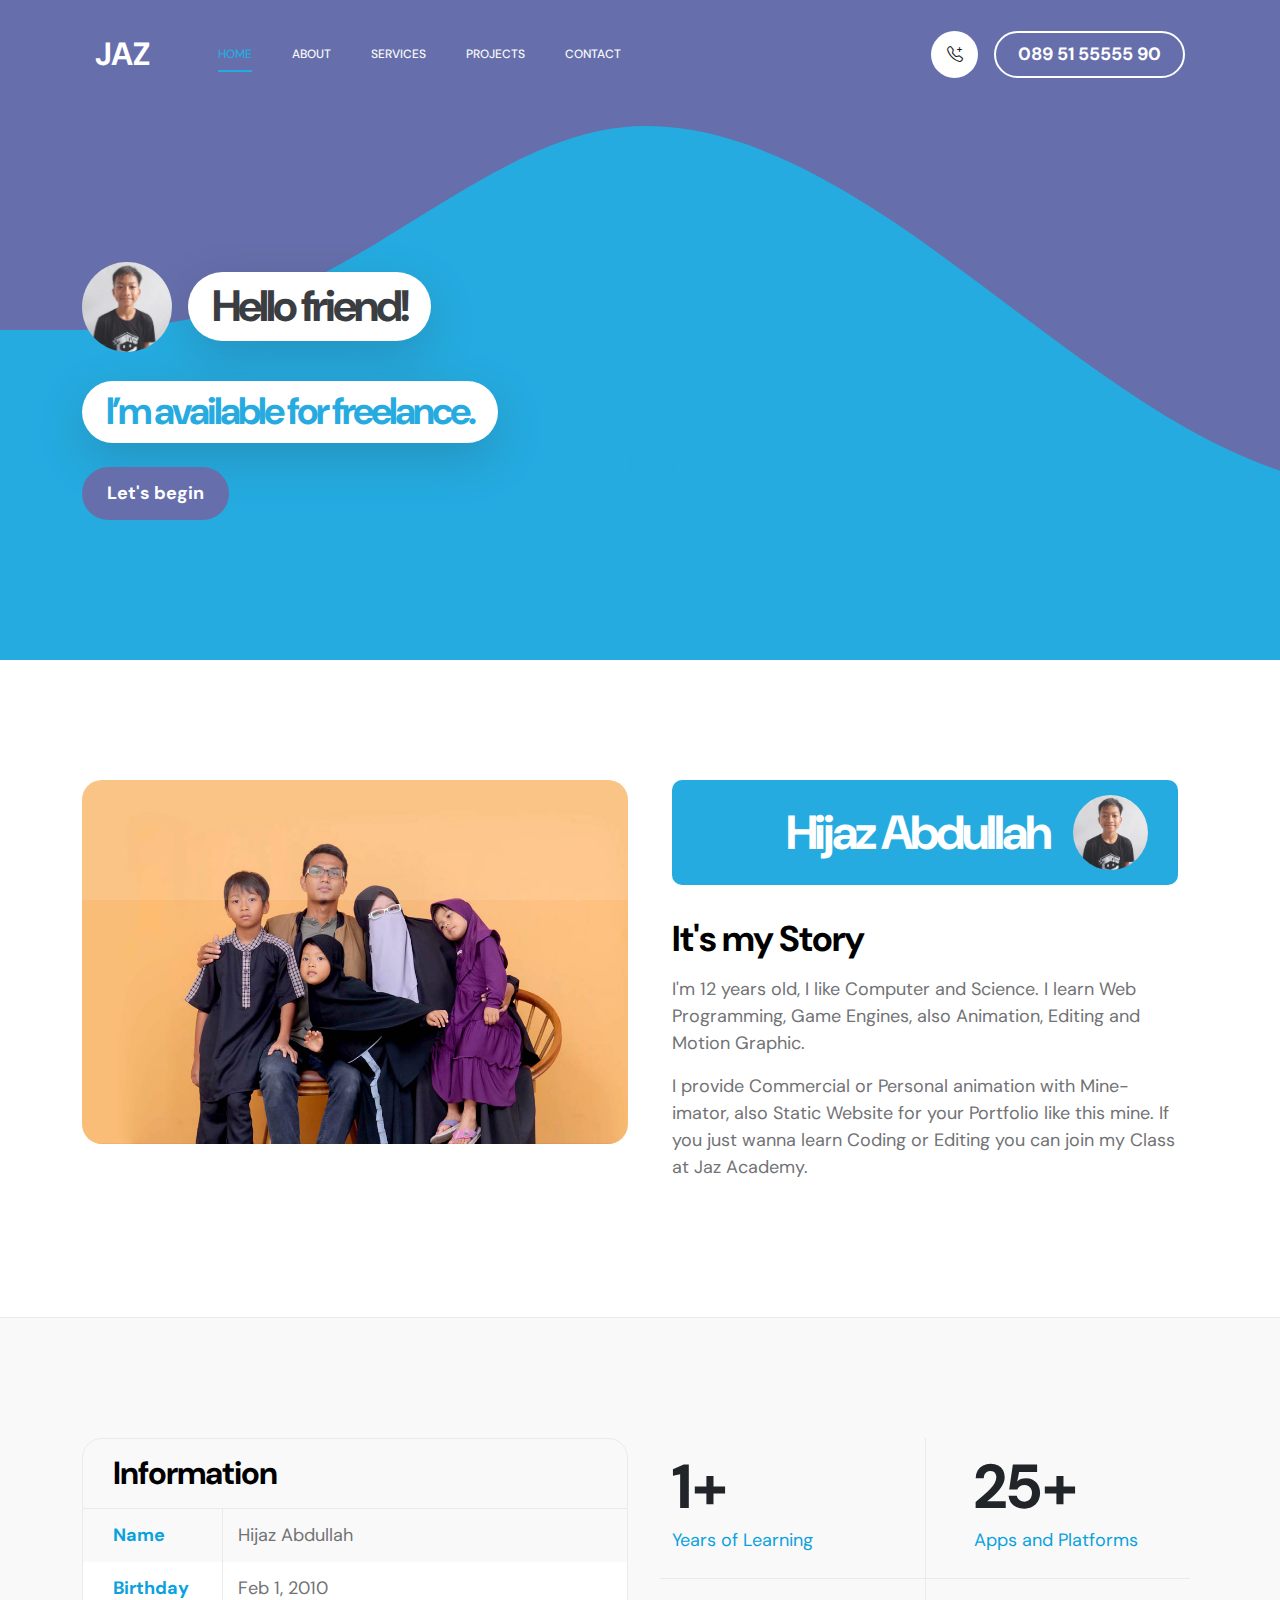
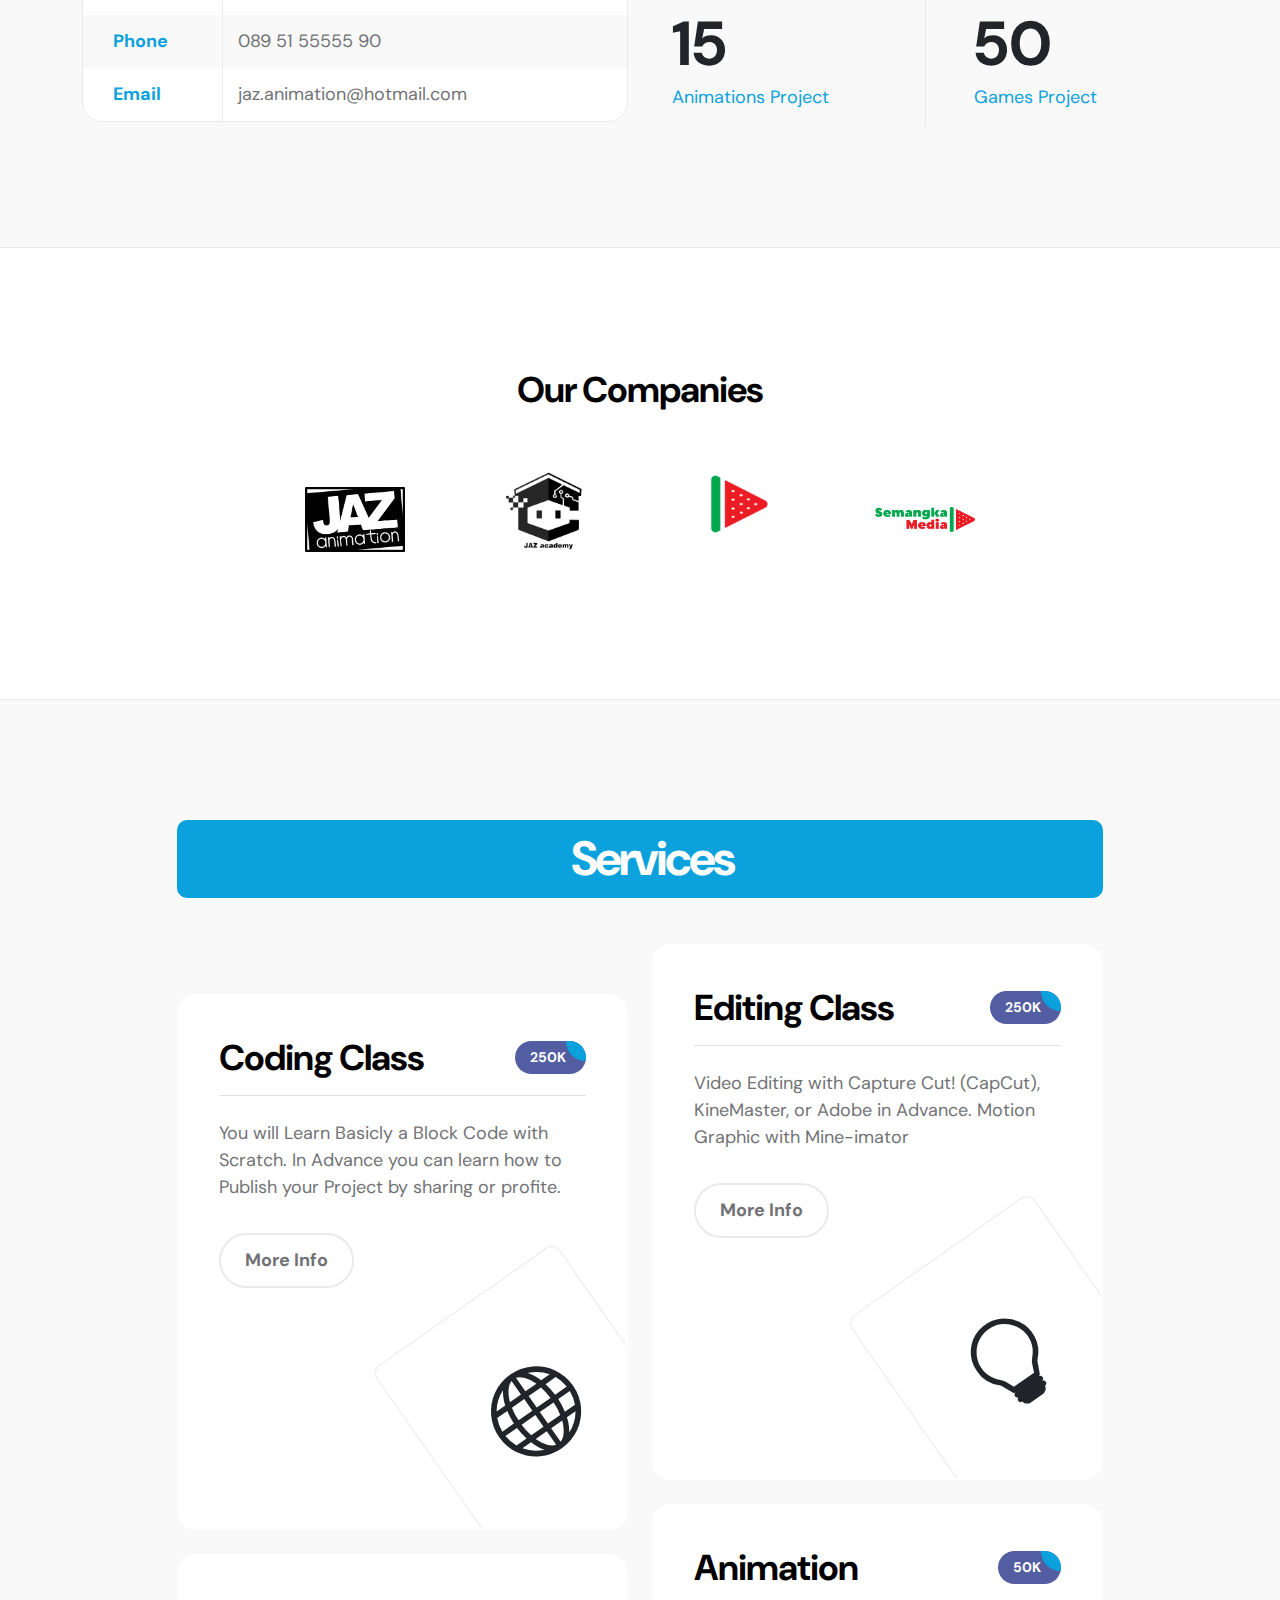
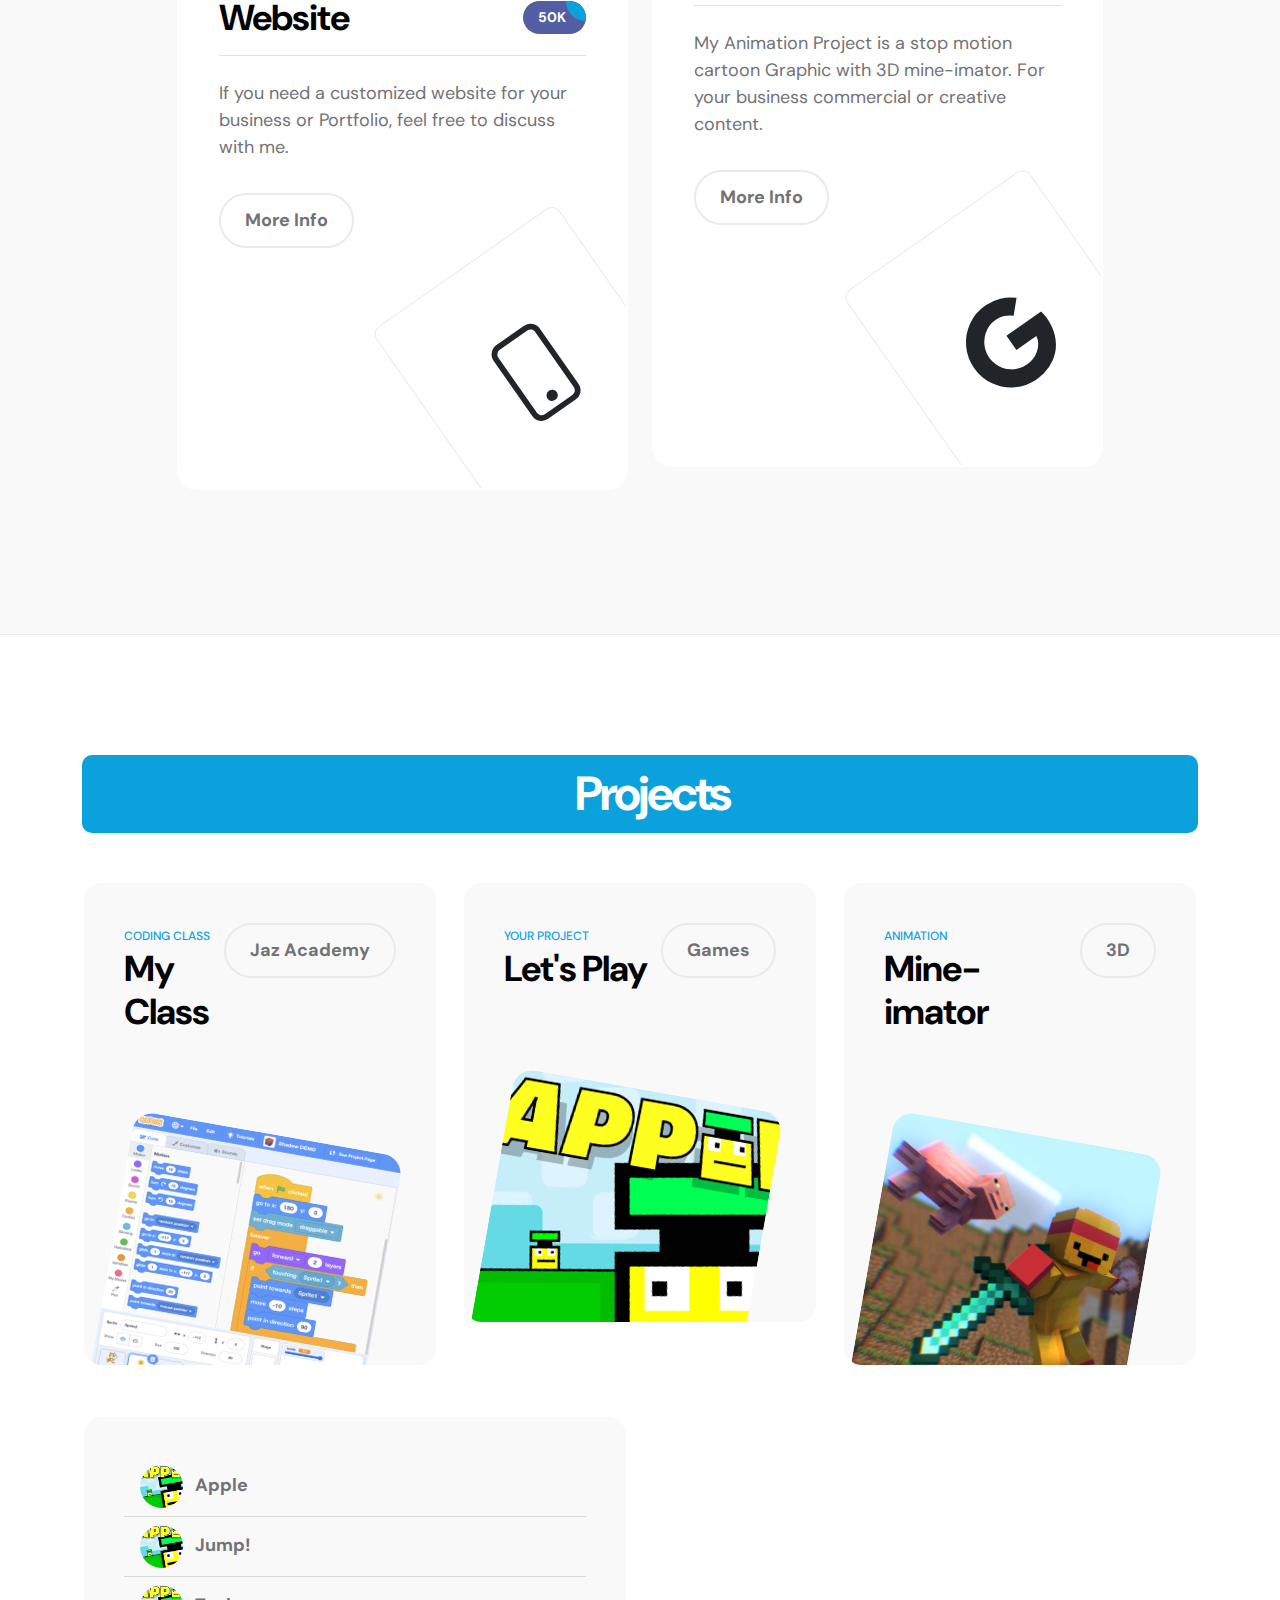
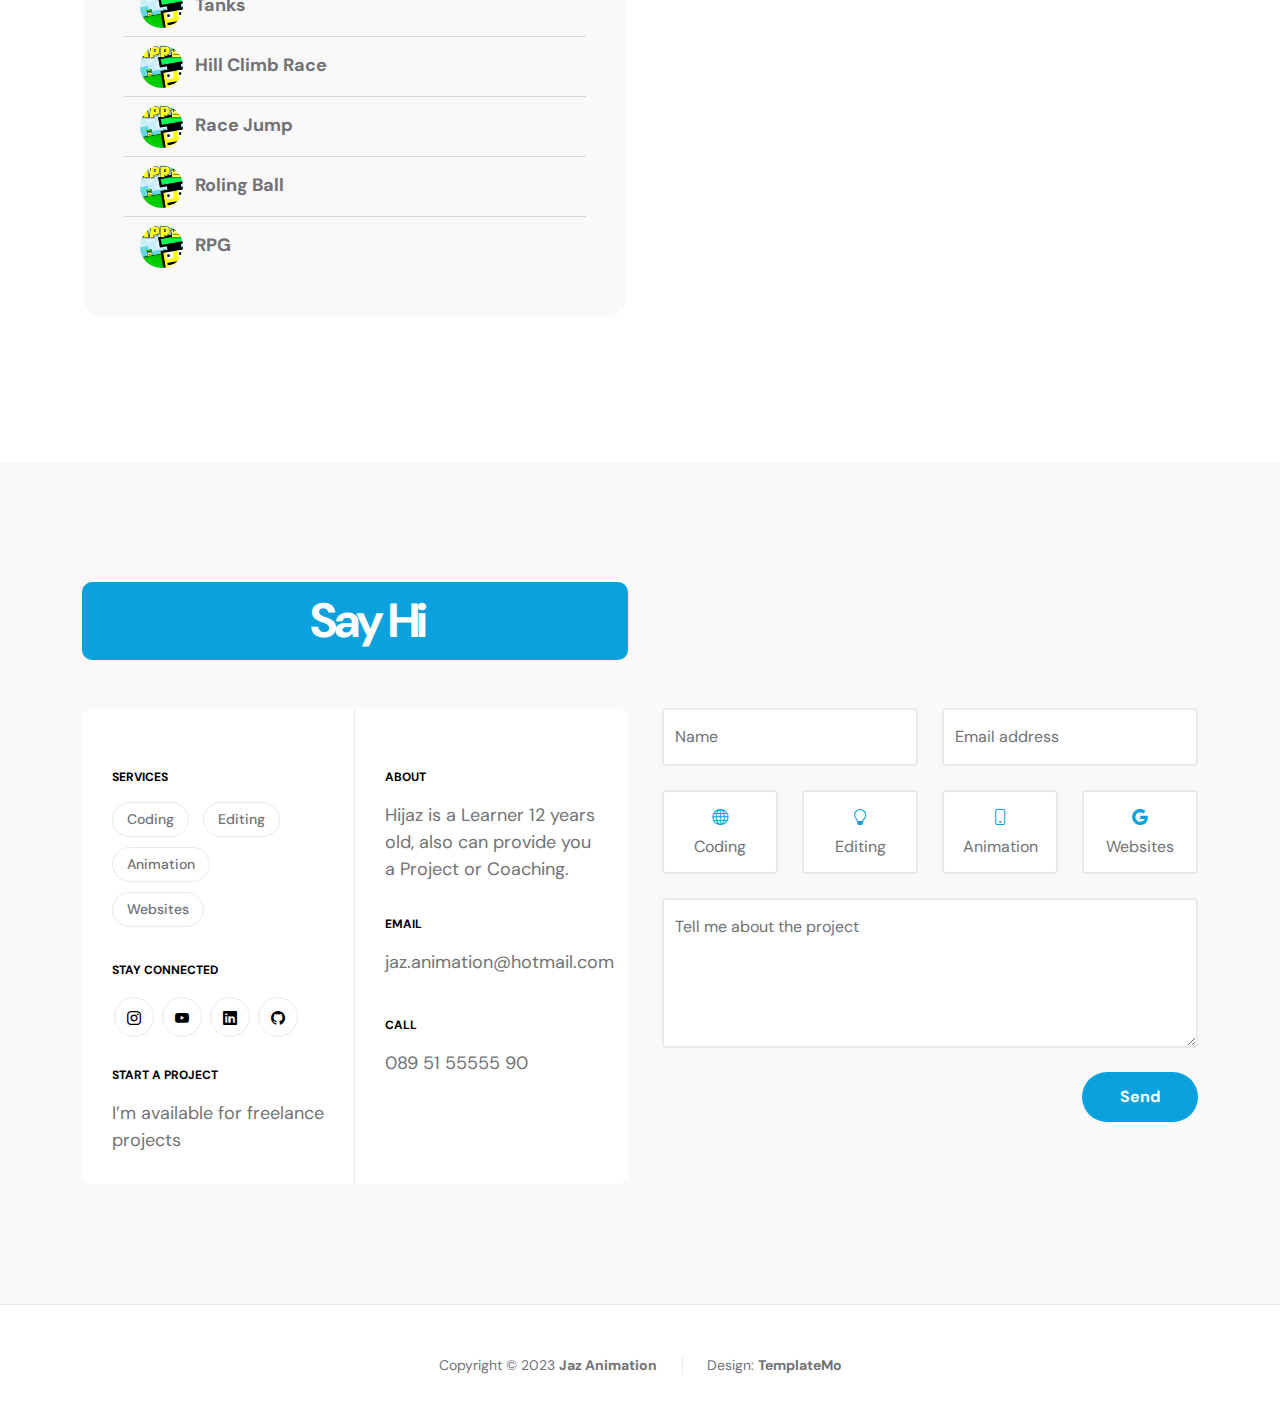
==== index.html @ 41036c5f "links" ====
<!doctype html>
<html lang="en">
    <head>
        <meta charset="utf-8">
        <meta name="viewport" content="width=device-width, initial-scale=1">

        <meta name="description" content="">
        <meta name="author" content="TemplateMo">
        <link rel="shortcut icon" href="images/logo/jaz-light.png">

        <title>Jaz Corp</title>

        <!-- CSS FILES -->
        <link rel="preconnect" href="https://fonts.googleapis.com">
        
        <link rel="preconnect" href="https://fonts.gstatic.com" crossorigin>
        
        <link href="https://fonts.googleapis.com/css2?family=DM+Sans:wght@400;500;700&display=swap" rel="stylesheet">

        <link href="css/bootstrap.min.css" rel="stylesheet">

        <link href="css/bootstrap-icons.css" rel="stylesheet">

        <link href="css/magnific-popup.css" rel="stylesheet">

        <link href="css/templatemo-first-portfolio-style.css" rel="stylesheet">
        
<!--

TemplateMo 578 First Portfolio

https://templatemo.com/tm-578-first-portfolio

-->
    </head>
    
    <body>

        <section class="preloader">
            <div class="spinner">
                <span class="spinner-rotate"></span>    
            </div>
        </section>

        <nav class="navbar navbar-expand-lg">
            <div class="container">

                <button class="navbar-toggler" type="button" data-bs-toggle="collapse" data-bs-target="#navbarNav" aria-controls="navbarNav" aria-expanded="false" aria-label="Toggle navigation">
                    <span class="navbar-toggler-icon"></span>
                </button>

                <a href="index.html" class="navbar-brand mx-auto mx-lg-0">JAZ</a>

                <div class="d-flex align-items-center d-lg-none">
                    <i class="navbar-icon bi-telephone-plus me-3"></i>
                    <a class="custom-btn btn" href="#section_5">
                        089 51 55555 90
                    </a>
                </div>

                <div class="collapse navbar-collapse" id="navbarNav">
                    <ul class="navbar-nav ms-lg-5">
                        <li class="nav-item">
                            <a class="nav-link click-scroll" href="#section_1">Home</a>
                        </li>

                        <li class="nav-item">
                            <a class="nav-link click-scroll" href="#section_2">About</a>
                        </li>

                        <li class="nav-item">
                            <a class="nav-link click-scroll" href="#section_3">Services</a>
                        </li>

                        <li class="nav-item">
                            <a class="nav-link click-scroll" href="#section_4">Projects</a>
                        </li>

                        <li class="nav-item">
                            <a class="nav-link click-scroll" href="#section_5">Contact</a>
                        </li>
                    </ul>

                    <div class="d-lg-flex align-items-center d-none ms-auto">
                        <i class="navbar-icon bi-telephone-plus me-3"></i>
                        <a class="custom-btn btn" href="#section_5">
                            089 51 55555 90
                        </a>
                    </div>
                </div>

            </div>
        </nav>

        <main>

            <section class="hero d-flex justify-content-center align-items-center" id="section_1">
                <div class="container">
                    <div class="row">

                        <div class="col-lg-7 col-12">
                            <div class="hero-text">
                                <div class="hero-title-wrap d-flex align-items-center mb-4">
                                    <img src="images/happy-bearded-young-man.jpg" class="avatar-image avatar-image-large img-fluid" alt="">

                                    <h1 class="hero-title ms-3 mb-0">Hello friend!</h1>
                                </div>

                                <h2 class="mb-4">I’m available for freelance.</h2>
                                <p class="mb-4"><a class="custom-btn btn custom-link" href="#section_2">Let's begin</a></p>
                            </div>
                        </div>

                        <div class="col-lg-5 col-12 position-relative">
                            <div class="">
                                <img src="images/big-pic.png" class="hero-image img-fluid" alt="">
                            </div>
                        </div>

                    </div>
                </div>

                <svg xmlns="http://www.w3.org/2000/svg" viewBox="0 0 1440 320"><path fill="#535da1" fill-opacity="1" d="M0,160L24,160C48,160,96,160,144,138.7C192,117,240,75,288,64C336,53,384,75,432,106.7C480,139,528,181,576,208C624,235,672,245,720,240C768,235,816,213,864,186.7C912,160,960,128,1008,133.3C1056,139,1104,181,1152,202.7C1200,224,1248,224,1296,197.3C1344,171,1392,117,1416,90.7L1440,64L1440,0L1416,0C1392,0,1344,0,1296,0C1248,0,1200,0,1152,0C1104,0,1056,0,1008,0C960,0,912,0,864,0C816,0,768,0,720,0C672,0,624,0,576,0C528,0,480,0,432,0C384,0,336,0,288,0C240,0,192,0,144,0C96,0,48,0,24,0L0,0Z"></path></svg>
            </section>


            <section class="about section-padding" id="section_2">
                <div class="container">
                    <div class="row">

                        <div class="col-lg-6 col-12">
                            <img src="images/couple-working-from-home-together-sofa.jpg" class="about-image img-fluid" alt="">
                        </div>

                        <div class="col-lg-6 col-12 mt-5 mt-lg-0">
                            <div class="about-thumb">

                                <div class="section-title-wrap d-flex justify-content-end align-items-center mb-4">
                                    <h2 class="text-white me-4 mb-0">Hijaz Abdullah</h2>

                                    <img src="images/happy-bearded-young-man.jpg" class="avatar-image img-fluid" alt="">
                                </div>

                                <h3 class="pt-2 mb-3">It's my Story</h3>

                                <p>I'm 12 years old, I like Computer and Science. I learn Web Programming, Game Engines, also Animation, Editing and Motion Graphic.</p>

                                <p>I provide Commercial or Personal animation with Mine-imator, also Static Website for your Portfolio like this mine. If you just wanna learn Coding or Editing you can join my Class at <a href="https://templatemo.com/contact" target="_blank">Jaz Academy.</a></p>
                            </div>
                        </div>

                    </div>
                </div>
            </section>

            <section class="featured section-padding">
                <div class="container">
                    <div class="row">

                        <div class="col-lg-6 col-12">
                            <div class="profile-thumb">
                                <div class="profile-title">
                                    <h4 class="mb-0">Information</h4>
                                </div>

                                <div class="profile-body">
                                    <p>
                                        <span class="profile-small-title">Name</span> 
                                        <span>Hijaz Abdullah</span>
                                    </p>

                                    <p>
                                        <span class="profile-small-title">Birthday</span> 
                                        <span>Feb 1, 2010</span>
                                    </p>

                                    <p>
                                        <span class="profile-small-title">Phone</span> 
                                         <span><a href="tel: 305-240-9671">089 51 55555 90</a></span>
                                    </p>

                                    <p>
                                        <span class="profile-small-title">Email</span> 
                                        <span><a href="mailto:jaz.animation@hotmail.com">jaz.animation@hotmail.com</a></span>
                                    </p>
                                </div>
                            </div>
                        </div>

                        <div class="col-lg-6 col-12 mt-5 mt-lg-0">
                            <div class="about-thumb">
                                <div class="row">
                                    <div class="col-lg-6 col-6 featured-border-bottom py-2">
                                        <strong class="featured-numbers">1+</strong>

                                        <p class="featured-text">Years of Learning</p>
                                    </div>

                                    <div class="col-lg-6 col-6 featured-border-start featured-border-bottom ps-5 py-2">
                                        <strong class="featured-numbers">25+</strong>

                                        <p class="featured-text">Apps and Platforms</p>
                                    </div>

                                    <div class="col-lg-6 col-6 pt-4">
                                        <strong class="featured-numbers">15</strong>

                                        <p class="featured-text">Animations Project</p>
                                    </div>

                                    <div class="col-lg-6 col-6 featured-border-start ps-5 pt-4">
                                        <strong class="featured-numbers">50</strong>

                                        <p class="featured-text">Games Project</p>
                                    </div>
                                </div>
                            </div>
                        </div>

                    </div>
                </div>
            </section>


            <section class="clients section-padding">
                <div class="container">
                    <div class="row align-items-center">

                        <div class="col-lg-12 col-12">
                            <h3 class="text-center mb-5">Our Companies</h3>
                        </div>

                        <div class="col-lg-2 col-4 ms-auto">
                            <img src="images/logo/jaza.png" class="clients-image img-fluid" alt="">
                        </div>

                        <div class="col-lg-2 col-4 clients-item-height">
                            <img src="images/logo/jaz-dark.png" class="clients-image img-fluid" alt="">
                        </div>

                        <div class="col-lg-2 col-4 clients-item-height">
                            <img src="images/logo/logo.png" class="clients-image img-fluid" alt="">
                        </div>

                        <div class="col-lg-2 col-4 me-auto">
                            <img src="images/logo/sm.png" class="clients-image img-fluid" alt="">
                        </div>

                    </div>
                </div>
            </section>

            <section class="services section-padding" id="section_3">
                <div class="container">
                    <div class="row">

                        <div class="col-lg-10 col-12 mx-auto">
                            <div class="section-title-wrap d-flex justify-content-center align-items-center mb-5">
                                <h2 class="text-white ms-4 mb-0">Services</h2>
                            </div>

                            <div class="row pt-lg-5">
                                <div class="col-lg-6 col-12">
                                    <div class="services-thumb">
                                        <div class="d-flex flex-wrap align-items-center border-bottom mb-4 pb-3">
                                            <h3 class="mb-0">Coding Class</h3>

                                            <div class="services-price-wrap ms-auto">
                                                <p class="services-price-text mb-0">250K</p>
                                                <div class="services-price-overlay"></div>
                                            </div>
                                        </div>

                                        <p>You will Learn Basicly a Block Code with Scratch. In Advance you can learn how to Publish your Project by sharing or profite.</p>

                                        <a href="#" class="custom-btn custom-border-btn btn mt-3">More Info</a>

                                        <div class="services-icon-wrap d-flex justify-content-center align-items-center">
                                            <i class="services-icon bi-globe"></i>
                                        </div>
                                    </div>
                                </div>

                                <div class="col-lg-6 col-12">
                                    <div class="services-thumb services-thumb-up">
                                        <div class="d-flex flex-wrap align-items-center border-bottom mb-4 pb-3">
                                            <h3 class="mb-0">Editing Class</h3>

                                            <div class="services-price-wrap ms-auto">
                                                <p class="services-price-text mb-0">250K</p>
                                                <div class="services-price-overlay"></div>
                                            </div>
                                        </div>

                                        <p>Video Editing with Capture Cut! (CapCut), KineMaster, or Adobe in Advance. Motion Graphic with Mine-imator</p>

                                        <a href="#" class="custom-btn custom-border-btn btn mt-3">More Info</a>

                                        <div class="services-icon-wrap d-flex justify-content-center align-items-center">
                                            <i class="services-icon bi-lightbulb"></i>
                                        </div>
                                    </div>
                                </div>

                                <div class="col-lg-6 col-12">
                                    <div class="services-thumb">
                                        <div class="d-flex flex-wrap align-items-center border-bottom mb-4 pb-3">
                                            <h3 class="mb-0">Website</h3>

                                            <div class="services-price-wrap ms-auto">
                                                <p class="services-price-text mb-0">50K</p>
                                                <div class="services-price-overlay"></div>
                                            </div>
                                        </div>

                                        <p>If you need a customized website for your business or Portfolio, feel free to discuss with me.</p>

                                        <a href="#" class="custom-btn custom-border-btn btn mt-3">More Info</a>

                                        <div class="services-icon-wrap d-flex justify-content-center align-items-center">
                                            <i class="services-icon bi-phone"></i>
                                        </div>
                                    </div>
                                </div>

                                <div class="col-lg-6 col-12">
                                    <div class="services-thumb services-thumb-up">
                                        <div class="d-flex flex-wrap align-items-center border-bottom mb-4 pb-3">
                                            <h3 class="mb-0">Animation</h3>

                                            <div class="services-price-wrap ms-auto">
                                                <p class="services-price-text mb-0">50K</p>
                                                <div class="services-price-overlay"></div>
                                            </div>
                                        </div>

                                        <p>My Animation Project is a stop motion cartoon Graphic with 3D mine-imator. For your business commercial or creative content.</p>

                                        <a href="#" class="custom-btn custom-border-btn btn mt-3">More Info</a>

                                        <div class="services-icon-wrap d-flex justify-content-center align-items-center">
                                            <i class="services-icon bi-google"></i>
                                        </div>
                                    </div>
                                </div>
                            </div>
                        </div>
                    </div>
                </div>
            </section>


            <section class="projects section-padding" id="section_4">
                <div class="container">
                    <div class="row">

                        <div class="col mx-auto">
                            <div class="section-title-wrap d-flex justify-content-center align-items-center mb-4">
                                <h2 class="text-white ms-4 mb-0">Projects</h2>
                            </div>
                        </div>

                        <div class="clearfix"></div>

                        <div class="col-lg-4 col-md-6 col-12">
                            <div class="projects-thumb">
                                <div class="projects-info">
                                    <small class="projects-tag">Coding Class</small>
                                    <a href="#" class="custom-btn custom-border-btn btn float-end">Jaz Academy</a>
                                    <h3 class="projects-title">My Class</h3>
                                </div>

                                <a href="images/projects/nikhil-KO4io-eCAXA-unsplash.jpg" class="popup-image">
                                    <img src="images/projects/nikhil-KO4io-eCAXA-unsplash.jpg" class="projects-image img-fluid" alt="">
                                </a>
                            </div>
                        </div>

                        <div class="col-lg-4 col-md-6 col-12">
                            <div class="projects-thumb">
                                <div class="projects-info">
                                    <small class="projects-tag">Your Project</small>
                                    <a href="#" class="custom-btn custom-border-btn btn float-end">Games</a>
                                    <h3 class="projects-title">Let's Play</h3>
                                </div>

                                <a href="images/projects/the-5th-IQYR7N67dhM-unsplash.jpg" class="popup-image">
                                    <img src="images/projects/the-5th-IQYR7N67dhM-unsplash.jpg" class="projects-image img-fluid" alt="">
                                </a>
                            </div>
                        </div>

                        <div class="col-lg-4 col-md-6 col-12">
                            <div class="projects-thumb">
                                <div class="projects-info">
                                    <small class="projects-tag">Animation</small>
                                    <a href="#" class="custom-btn custom-border-btn btn float-end">3D</a>
                                    <h3 class="projects-title">Mine-imator</h3>
                                </div>

                                <a href="images/projects/true-agency-9Bjog5FZ-oc-unsplash.jpg" class="popup-image">
                                    <img src="images/projects/true-agency-9Bjog5FZ-oc-unsplash.jpg" class="projects-image img-fluid" alt="">
                                </a>
                            </div>
                        </div>

                    </div>
                    
                    <div class="row">

                        <div class="col-md-6 col-12">
                            <div class="projects-thumb">
                                <ul class="list-group list-group-flush">
                                    <li class="list-group-item project-list"><a href="http://jaz-animation.github.io/games/html/apple"><img src="images/projects/the-5th-IQYR7N67dhM-unsplash.jpg" class="rounded-circle" width="10%"><strong class="ms-2"> Apple</strong></a></li>
                                    <li class="list-group-item project-list"><a href="http://jaz-animation.github.io/games/html/jump"><img src="images/projects/the-5th-IQYR7N67dhM-unsplash.jpg" class="rounded-circle" width="10%"><strong class="ms-2"> Jump!</strong></a></li>
                                    <li class="list-group-item project-list"><a href="http://jaz-animation.github.io/games/html/tanks"><img src="images/projects/the-5th-IQYR7N67dhM-unsplash.jpg" class="rounded-circle" width="10%"><strong class="ms-2"> Tanks</strong></a></li>
                                    <li class="list-group-item project-list"><a href="http://jaz-animation.github.io/games/html/hill-climb-race"><img src="images/projects/the-5th-IQYR7N67dhM-unsplash.jpg" class="rounded-circle" width="10%"><strong class="ms-2"> Hill Climb Race</strong></a></li>
                                    <li class="list-group-item project-list"><a href="http://jaz-animation.github.io/games/html/race-jump"><img src="images/projects/the-5th-IQYR7N67dhM-unsplash.jpg" class="rounded-circle" width="10%"><strong class="ms-2"> Race Jump</strong></a></li>
                                    <li class="list-group-item project-list"><a href="http://jaz-animation.github.io/games/html/roling-ball"><img src="images/projects/the-5th-IQYR7N67dhM-unsplash.jpg" class="rounded-circle" width="10%"><strong class="ms-2"> Roling Ball</strong></a></li>
                                    <li class="list-group-item project-list"><a href="http://jaz-animation.github.io/games/html/rpg-engine"><img src="images/projects/the-5th-IQYR7N67dhM-unsplash.jpg" class="rounded-circle" width="10%"><strong class="ms-2"> RPG</strong></a></li>
                                  </ul>
                            </div>
                        </div>

                    </div>
                </div>
            </section>

            <section class="contact section-padding" id="section_5">
                    <div class="container">
                        <div class="row">

                            <div class="col-lg-6 col-md-8 col-12">
                                <div class="section-title-wrap d-flex justify-content-center align-items-center mb-5">
                                    <h2 class="text-white ms-4 mb-0">Say Hi</h2>
                                </div>
                            </div>

                            <div class="clearfix"></div>

                            <div class="col-lg-3 col-md-6 col-12 pe-lg-0">
                                <div class="contact-info contact-info-border-start d-flex flex-column">
                                    <strong class="site-footer-title d-block mb-3">Services</strong>

                                    <ul class="footer-menu">
                                        <li class="footer-menu-item"><a href="#" class="footer-menu-link">Coding</a></li>

                                        <li class="footer-menu-item"><a href="#" class="footer-menu-link">Editing</a></li>

                                        <li class="footer-menu-item"><a href="#" class="footer-menu-link">Animation</a></li>

                                        <li class="footer-menu-item"><a href="#" class="footer-menu-link">Websites</a></li>
                                    </ul>

                                    <strong class="site-footer-title d-block mt-4 mb-3">Stay connected</strong>

                                    <ul class="social-icon">
                                        <li class="social-icon-item"><a href="https://twitter.com/minthu" class="social-icon-link bi-instagram"></a></li>

                                        <li class="social-icon-item"><a href="#" class="social-icon-link bi-youtube"></a></li>

                                        <li class="social-icon-item"><a href="#" class="social-icon-link bi-linkedin"></a></li>

                                        <li class="social-icon-item"><a href="https://www.youtube.com/templatemo" class="social-icon-link bi-github"></a></li>
                                    </ul>

                                    <strong class="site-footer-title d-block mt-4 mb-3">Start a project</strong>

                                    <p class="mb-0">I’m available for freelance projects</p>
                                </div>
                            </div>

                            <div class="col-lg-3 col-md-6 col-12 ps-lg-0">
                                <div class="contact-info d-flex flex-column">
                                    <strong class="site-footer-title d-block mb-3">About</strong>

                                    <p class="mb-2">
                                        Hijaz is a Learner 12 years old, also can provide you a Project or Coaching.
                                    </p>

                                    <strong class="site-footer-title d-block mt-4 mb-3">Email</strong>

                                    <p>
                                        <a href="mailto:jaz.animation@hotmail.com">
                                            jaz.animation@hotmail.com
                                        </a>
                                    </p>

                                    <strong class="site-footer-title d-block mt-4 mb-3">Call</strong>

                                    <p class="mb-0">
                                        <a href="tel: 089 51 55555 90">
                                            089 51 55555 90
                                        </a>
                                    </p>
                                </div>
                            </div>

                            <div class="col-lg-6 col-12 mt-5 mt-lg-0">
                                <form action="#" method="get" class="custom-form contact-form" role="form">
                                    <div class="row">
                                        <div class="col-lg-6 col-md-6 col-12">
                                            <div class="form-floating">
                                                <input type="text" name="name" id="name" class="form-control" placeholder="Name" required="">
                                                
                                                <label for="floatingInput">Name</label>
                                            </div>
                                        </div>

                                        <div class="col-lg-6 col-md-6 col-12"> 
                                            <div class="form-floating">
                                                <input type="email" name="email" id="email" pattern="[^ @]*@[^ @]*" class="form-control" placeholder="Email address" required="">
                                                
                                                <label for="floatingInput">Email address</label>
                                            </div>
                                        </div>

                                        <div class="col-lg-3 col-md-6 col-6">
                                            <div class="form-check form-check-inline">
                                                <input name="website" type="checkbox" class="form-check-input" id="inlineCheckbox1" value="1">

                                                <label class="form-check-label" for="inlineCheckbox1">
                                                    <i class="bi-globe form-check-icon"></i>
                                                    <span class="form-check-label-text">Coding</span>
                                                </label>
                                          </div>
                                        </div>

                                        <div class="col-lg-3 col-md-6 col-6">
                                            <div class="form-check form-check-inline">
                                                <input name="branding" type="checkbox" class="form-check-input" id="inlineCheckbox2" value="1">

                                                <label class="form-check-label" for="inlineCheckbox2">
                                                    <i class="bi-lightbulb form-check-icon"></i>
                                                    <span class="form-check-label-text">Editing</span>
                                                </label>
                                            </div>
                                        </div>

                                        <div class="col-lg-3 col-md-6 col-6">
                                            <div class="form-check form-check-inline">
                                                <input name="ecommerce" type="checkbox" class="form-check-input" id="inlineCheckbox3" value="1">

                                                <label class="form-check-label" for="inlineCheckbox3">
                                                    <i class="bi-phone form-check-icon"></i>
                                                    <span class="form-check-label-text">Animation</span>
                                                </label>
                                            </div>
                                        </div>

                                        <div class="col-lg-3 col-md-6 col-6">
                                            <div class="form-check form-check-inline me-0">
                                                <input name="seo" type="checkbox" class="form-check-input" id="inlineCheckbox4" value="1">

                                                <label class="form-check-label" for="inlineCheckbox4">
                                                    <i class="bi-google form-check-icon"></i>
                                                    <span class="form-check-label-text">Websites</span>
                                                </label>
                                            </div>
                                        </div>

                                        <div class="col-lg-12 col-12">
                                            <div class="form-floating">
                                                <textarea class="form-control" id="message" name="message" placeholder="Tell me about the project"></textarea>
                                                
                                                <label for="floatingTextarea">Tell me about the project</label>
                                            </div>
                                        </div>

                                        <div class="col-lg-3 col-12 ms-auto">
                                            <button type="submit" class="form-control">Send</button>
                                        </div>

                                    </div>
                                </form>
                            </div>

                        </div>
                    </div>
                </div>
            </section>

        </main>

        <footer class="site-footer">
            <div class="container">
                <div class="row">

                    <div class="col-lg-12 col-12">
                        <div class="copyright-text-wrap">
                            <p class="mb-0">
                                <span class="copyright-text">Copyright © 2023 <a href="#">Jaz Animation</a></span>
                                Design: 
                                <a rel="sponsored" href="https://templatemo.com" target="_blank">TemplateMo</a>
                            </p>
                        </div>
                    </div>

                </div>
            </div>
        </footer>

        <!-- JAVASCRIPT FILES -->
        <script src="js/jquery.min.js"></script>
        <script src="js/bootstrap.min.js"></script>
        <script src="js/jquery.sticky.js"></script>
        <script src="js/click-scroll.js"></script>
        <script src="js/jquery.magnific-popup.min.js"></script>
        <script src="js/magnific-popup-options.js"></script>
        <script src="js/custom.js"></script>

    </body>
</html>
---- css/templatemo-first-portfolio-style.css ----
/*

TemplateMo 578 First Portfolio

https://templatemo.com/tm-578-first-portfolio

*/


/*---------------------------------------
  CUSTOM PROPERTIES ( VARIABLES )             
-----------------------------------------*/
:root {
  --white-color:                  #ffffff;
  /* --primary-color:                #535da1;
  --secondary-color:              #14B789; */
  --primary-color:                #535da1;
  --secondary-color:              #0AA1DD;
  --section-bg-color:             #f9f9f9;
  --dark-color:                   #000000;
  --p-color:                      #717275;
  --border-color:                 #e9eaeb;
  --featured-border-color:        #727aab;

  --body-font-family:             'DM Sans', sans-serif;

  --h1-font-size:                 62px;
  --h2-font-size:                 48px;
  --h3-font-size:                 36px;
  --h4-font-size:                 32px;
  --h5-font-size:                 24px;
  --h6-font-size:                 22px;
  --p-font-size:                  18px;
  --menu-font-size:               12px;
  --copyright-font-size:          14px;

  --border-radius-large:          100px;
  --border-radius-medium:         20px;
  --border-radius-small:          10px;

  --font-weight-normal:           400;
  --font-weight-medium:           500;
  --font-weight-bold:             700;
}

body {
    background: var(--white-color);
    font-family: var(--body-font-family); 
}


/*---------------------------------------
  TYPOGRAPHY               
-----------------------------------------*/

h2,
h3,
h4,
h5,
h6 {
  color: var(--dark-color);
}

h1,
h2,
h3,
h4,
h5,
h6 {
  font-weight: var(--font-weight-bold);
  letter-spacing: -1px;
}

h1 {
  font-size: var(--h1-font-size);
  letter-spacing: -3px;
}

h2 {
  font-size: var(--h2-font-size);
  color: var(--secondary-color);
  letter-spacing: -3px;
}

h3 {
  font-size: var(--h3-font-size);
}

h4 {
  font-size: var(--h4-font-size);
}

h5 {
  font-size: var(--h5-font-size);
  line-height: normal;
}

h6 {
  font-size: var(--h6-font-size);
}

p {
  color: var(--p-color);
  font-size: var(--p-font-size);
  font-weight: var(--font-weight-normal);
}

ul li {
  color: var(--p-color);
  font-size: var(--p-font-size);
  font-weight: var(--font-weight-normal);
}

a, 
button {
  touch-action: manipulation;
  transition: all 0.3s;
}

a {
  color: var(--p-color);
  text-decoration: none;
}

a:hover {
  color: var(--secondary-color);
}

::selection {
  background: var(--secondary-color);
  color: var(--white-color);
}

::-moz-selection {
  background: var(--secondary-color);
  color: var(--white-color);
}

.section-padding {
  padding-top: 120px;
  padding-bottom: 120px;
}

b,
strong {
  font-weight: var(--font-weight-bold);
}

.section-title-wrap {
  background: var(--secondary-color);
  border-radius: var(--border-radius-small);
  padding: 10px 30px;
}


/*---------------------------------------
  AVATAR IMAGE               
-----------------------------------------*/
.avatar-image {
  border-radius: var(--border-radius-large);
  width: 75px;
  height: 75px;
  margin-top: 5px;
  margin-bottom: 5px;
  object-fit: cover;
}

.avatar-image-large {
  width: 90.4px;
  height: 90.4px;
}


/*---------------------------------------
  PRE LOADER               
-----------------------------------------*/
.preloader {
  position: fixed;
  top: 0;
  left: 0;
  width: 100%;
  height: 100%;
  z-index: 99999;
  display: flex;
  flex-flow: row nowrap;
  justify-content: center;
  align-items: center;
  background: none repeat scroll 0 0 var(--white-color);
}

.spinner {
  border: 1px solid transparent;
  border-radius: var(--border-radius-small);
  position: relative;
}

.spinner:before {
  content: '';
  box-sizing: border-box;
  position: absolute;
  top: 50%;
  left: 50%;
  width: 45px;
  height: 45px;
  margin-top: -10px;
  margin-left: -10px;
  border-radius: 50%;
  border: 1px solid var(--border-color);
  border-top-color: var(--white-color);
  animation: spinner .9s linear infinite;
}

@-webkit-@keyframes spinner {
  to {transform: rotate(360deg);
  }
}

@keyframes spinner {
  to {transform: rotate(360deg);}
}


/*---------------------------------------
  CUSTOM ICON               
-----------------------------------------*/
.navbar-icon {
  background: var(--white-color);
  border-radius: var(--border-radius-large);
  color: var(--dark-color);
  width: 47px;
  height: 47px;
  line-height: 47px;
  text-align: center;
}

.is-sticky .navbar-icon {
  background: var(--secondary-color);
  color: var(--white-color);
}

.form-check-icon {
  color: var(--secondary-color);
}


/*---------------------------------------
  CUSTOM BUTTON               
-----------------------------------------*/
.custom-btn,
.navbar .custom-btn {
  font-size: var(--p-font-size);
  font-weight: var(--font-weight-bold);
}

.navbar .custom-btn {
  background: transparent;
  border-width: 2px;
  border-style: solid;
  border-color: var(--white-color);
  color: var(--white-color);
  padding: 8px 22px;
}

.navbar .custom-btn:hover {
  background: var(--white-color);
  border-color: transparent;
  color: var(--secondary-color);
}

.custom-btn {
  background: var(--secondary-color);
  border-radius: var(--border-radius-large);
  color: var(--white-color);
  font-weight: var(--font-weight-bold);
  padding: 12px 24px;
}

.custom-btn:hover {
  background: var(--primary-color);
  box-shadow: 0 1rem 3rem rgba(0,0,0,.175);
  color: var(--white-color);
}

.custom-border-btn {
  background: transparent;
  border: 2px solid var(--border-color);
  color: var(--p-color);
}

.custom-border-btn:hover {
  background: var(--secondary-color);
  border-color: var(--secondary-color);
  color: var(--white-color);
}

.custom-link {
	background-color: var(--primary-color);
}

.custom-link:hover {
	background-color: var(--secondary-color);
}


/*---------------------------------------
  NAVIGATION              
-----------------------------------------*/
.sticky-wrapper {
  position: relative;
  z-index: 222;
  height: auto !important;
}

.is-sticky,
.is-sticky .navbar .container {
  background: var(--white-color);
  box-shadow: 0 1rem 3rem rgb(0 0 0 / 18%);
}

.is-sticky .navbar-brand,
.is-sticky .navbar-brand:hover {
  color: var(--dark-color);
}

.is-sticky .navbar-nav .nav-link {
  color: var(--p-color);
}

.is-sticky .navbar .custom-btn {
  border-color: var(--secondary-color);
  color: var(--secondary-color);
}

.is-sticky .navbar .custom-btn:hover {
  background: var(--secondary-color);
  color: var(--white-color);
}

.navbar {
  background: transparent;
  position: absolute;
  z-index: 9;
  right: 0;
  left: 0;
  transition: all 0.3s;
  padding-top: 15px;
  padding-bottom: 0;
}

.navbar .container {
  border-radius: var(--border-radius-small);
  padding: 10px 25px;
}

.navbar-brand {
  font-size: var(--h4-font-size);
  font-weight: var(--font-weight-bold);
}

.navbar-brand,
.navbar-brand:hover {
  color: var(--white-color);
}

.navbar-expand-lg .navbar-nav .nav-link {
  padding-right: 0;
  padding-left: 0;
  margin-right: 20px;
  margin-left: 20px;
}

.navbar-nav .nav-link {
  display: inline-block;
  color: var(--section-bg-color);
  font-size: var(--menu-font-size);
  font-weight: var(--font-weight-medium);
  text-transform: uppercase;
  position: relative;
  padding-top: 15px;
  padding-bottom: 15px;
}

.navbar-nav .nav-link::after {
  content: "";
  background: transparent;
  position: absolute;
  bottom: 6px;
  right: 0;
  left: 0;
  width: 100%;
  height: 2px;
}

.navbar-nav .nav-link.active::after, 
.navbar-nav .nav-link:hover::after {
  background: var(--secondary-color);
}

.navbar-nav .nav-link.active, 
.navbar-nav .nav-link:hover {
  color: var(--secondary-color);
}

.navbar-toggler {
  border: 0;
  padding: 0;
  cursor: pointer;
  margin: 0;
  width: 30px;
  height: 35px;
  outline: none;
}

.navbar-toggler:focus {
  outline: none;
  box-shadow: none;
}

.navbar-toggler[aria-expanded="true"] .navbar-toggler-icon {
  background: transparent;
}

.navbar-toggler[aria-expanded="true"] .navbar-toggler-icon:before,
.navbar-toggler[aria-expanded="true"] .navbar-toggler-icon:after {
  transition: top 300ms 50ms ease, -webkit-transform 300ms 350ms ease;
  transition: top 300ms 50ms ease, transform 300ms 350ms ease;
  transition: top 300ms 50ms ease, transform 300ms 350ms ease, -webkit-transform 300ms 350ms ease;
  top: 0;
}

.navbar-toggler[aria-expanded="true"] .navbar-toggler-icon:before {
  transform: rotate(45deg);
}

.navbar-toggler[aria-expanded="true"] .navbar-toggler-icon:after {
  transform: rotate(-45deg);
}

.navbar-toggler .navbar-toggler-icon {
  background: var(--white-color);
  transition: background 10ms 300ms ease;
  display: block;
  width: 30px;
  height: 2px;
  position: relative;
}

.navbar-toggler .navbar-toggler-icon:before,
.navbar-toggler .navbar-toggler-icon:after {
  transition: top 300ms 350ms ease, -webkit-transform 300ms 50ms ease;
  transition: top 300ms 350ms ease, transform 300ms 50ms ease;
  transition: top 300ms 350ms ease, transform 300ms 50ms ease, -webkit-transform 300ms 50ms ease;
  position: absolute;
  right: 0;
  left: 0;
  background: var(--white-color);
  width: 30px;
  height: 2px;
  content: '';
}

.navbar-toggler .navbar-toggler-icon::before {
  top: -8px;
}

.navbar-toggler .navbar-toggler-icon::after {
  top: 8px;
}


/*---------------------------------------
  HERO              
-----------------------------------------*/
.hero {
  background: var(--secondary-color);
  position: relative;
  overflow: hidden;
  padding-top: 330px;
  padding-bottom: 330px;
}

@media  screen and (min-width: 991px) {
  .hero {
    height: 60vh;
  }
}

.hero-title,
.hero h2 {
  background: var(--white-color);
  box-shadow: 0 1rem 3rem rgba(0,0,0,.175);
  border-radius: var(--border-radius-large);
  display: inline-block;
  padding: 8px 24px;
}

.hero-title {
	font-size: 44px;
}

.hero h2 {
	font-size: 38px;
}

.hero-text {
  position: relative;
  z-index: 22;
  top: 70px;
}

.hero-image-wrap {
  background: var(--white-color);
  border-radius: 100%;
  width: 350px;
  height: 350px;
  position: absolute;
  z-index: 22;
  top: -50px;
  right: 0;
  left: 0;
  margin: auto;
  pointer-events: none;
}

.hero-image {
  position: absolute;
  z-index: 22;
  top: -100px;
  left: 0;
  width: 50%;
  min-width: 500px;
}

.hero svg {
  position: absolute;
  z-index: 2;
  bottom: 0;
  right: 0;
  left: 0;
  overflow: hidden;
  height: 100%;
  pointer-events: none;
}


/*---------------------------------------
  ABOUT              
-----------------------------------------*/
.profile-thumb {
  border: 1px solid var(--border-color);
  border-radius: var(--border-radius-medium);
  position: relative;
  overflow: hidden;
}

.project-list {
  background-color: var(--section-bg-color);
}

.profile-title {
  border-bottom: 1px solid var(--border-color);
  padding: 15px 30px;
}

.profile-small-title {
  border-right: 1px solid var(--border-color);
  color: var(--secondary-color);
  font-weight: var(--font-weight-bold);
  min-width: 140px;
  margin-right: 10px;
  padding: 13px 30px;
  display: inline-block;
}

.profile-body p {
  margin-bottom: 0;
}

.profile-body p:nth-of-type(even) {
  background: var(--white-color);
}

.about-image {
  border-radius: var(--border-radius-medium);
}

.about-thumb {
  padding-right: 20px;
  padding-left: 20px;
}


/*---------------------------------------
  FEATURED              
-----------------------------------------*/
.featured-numbers {
  font-size: var(--h1-font-size);
  line-height: normal;
  display: block;
}

.featured-text {
  color: var(--secondary-color);
}

.featured-border-bottom {
  border-bottom: 1px solid var(--border-color);
}

.featured-border-start {
  border-left: 1px solid var(--border-color);
}


/*---------------------------------------
  CLIENTS              
-----------------------------------------*/

.clients-item-height {
	height: 120px;
}

.clients-image {
  display: block;
  max-width: 100px;
  margin: auto;
  transition: all ease 0.2s;
}

.clients-image:hover {
  transform: scale(1.3);
}


/*---------------------------------------
  SERVICES              
-----------------------------------------*/
.services,
.featured {
  background: var(--section-bg-color);
  border-top: 1px solid var(--border-color);
  border-bottom: 1px solid var(--border-color);
}

.services-thumb {
  background: var(--white-color);
  border: 2px solid transparent;
  border-radius: var(--border-radius-medium);
  position: relative;
  overflow: hidden;
  margin-bottom: 24px;
  padding: 40px 40px 240px 40px;
  transition: all 0.5s;
}

.services-thumb-up {
  position: relative;
  bottom: 50px;
  margin-bottom: -50px;
}

.services-thumb:hover {
  border: 2px solid var(--secondary-color);
  box-shadow: 0 1rem 3rem rgba(0,0,0,.175);
}

.services-thumb:hover .services-icon-wrap {
  background: var(--secondary-color);
  border-color: var(--secondary-color);
  color: var(--white-color);
}

.services-icon-wrap {
  border: 1px solid var(--border-color);
  border-radius: var(--border-radius-small);
  position: absolute;
  bottom: 0;
  right: 0;
  width: 50%;
  height: 55%;
  transform: rotate(-35deg) translateY(55px);
  transition: all ease 0.5s;
}

.services-icon {
  font-size: 90px;
  position: relative;
  bottom: 15px;
}

.services-thumb:hover .services-price-wrap {
  background: var(--secondary-color);
}

.services-thumb:hover .services-price-overlay {
  background: var(--primary-color);
}

.services-price-wrap {
  background: var(--primary-color);
  border-radius: var(--border-radius-medium);
  position: relative;
  overflow: hidden;
  padding: 6px 20px 6px 15px;
  transition: all ease 0.5s;
}

.services-price-text {
  color: var(--white-color);
  font-size: var(--copyright-font-size);
  font-weight: var(--font-weight-bold);
}

.services-price-overlay {
  background: var(--secondary-color);
  border-bottom-left-radius: 100%;
  position: absolute;
  top: 0;
  right: 0;
  width: 20px;
  height: 20px;
  pointer-events: none;
}


/*---------------------------------------
  PROJECTS              
-----------------------------------------*/
.projects-thumb {
  background: var(--section-bg-color);
  border: 2px solid var(--white-color);
  border-radius: var(--border-radius-medium);
  position: relative;
  overflow: hidden;
  margin-top: 24px;
  margin-bottom: 24px;
  padding: 40px;
  transition: all ease 0.5s;
}

.projects-thumb:hover {
  border-color: var(--secondary-color);
}

.projects-thumb:hover .projects-image,
.projects-thumb:focus .projects-image {
  transform: rotate(0) translateY(0);
}

.projects-thumb .popup-image {
  display: block;
  width: 100%;
  height: 100%;
}

.projects-image {
  border-radius: var(--border-radius-medium);
  display: block;
  width: 100%;
  transform: rotate(10deg) translateY(80px);
  transition: all ease 0.5s;
}

.projects-title {
  margin-bottom: 20px;
}

.projects-tag {
  font-size: var(--menu-font-size);
  font-weight: var(--font-weight-medium);
  color: var(--secondary-color);
  text-transform: uppercase;
  margin-bottom: 5px;
}


/*---------------------------------------
  CONTACT              
-----------------------------------------*/
.contact {
  background: var(--section-bg-color);
}

.contact-info {
  background: var(--white-color);
  border-top-right-radius: var(--border-radius-small);
  border-bottom-right-radius: var(--border-radius-small);
  padding: 60px 30px 30px 30px;
  height: 100%;
}

.contact-info-border-start {
  border-right: 1px solid var(--border-color);
  border-radius: var(--border-radius-small) 0 0 var(--border-radius-small);
}

.contact-form {
  margin-left: 10px;
}


/*---------------------------------------
  CUSTOM FORM               
-----------------------------------------*/
.custom-form .form-control {
  background: var(--white-color);
  box-shadow: none;
  border: 2px solid var(--border-color);
  color: var(--p-color);
  margin-bottom: 24px;
  padding-top: 13px;
  padding-bottom: 13px;
  outline: none;
}

.form-floating>label {
  color: var(--p-color);
}

.form-check-inline {
  vertical-align: middle;
  width: 100%;
  position: relative;
  margin-right: 0;
  margin-top: 0;
  margin-bottom: 24px;
  padding: 0;
}

.custom-form .form-check-label {
  position: absolute;
  top: 50%;
  left: 50%;
  transform: translate(-50%, -50%);
  text-align: center;
}

.form-check-label-text {
  color: var(--p-color);
  display: block;
  font-size: copyright-font-size;
  margin-top: 5px;
}

.form-check-input[type=checkbox] {
  background: var(--white-color);
  border: 2px solid var(--border-color);
  box-shadow: none;
  outline: none;
  width: 100%;
  margin-top: 0;
  margin-left: 0;
  padding: 40px 50px;
}

.form-check-input:checked[type=checkbox] {
  background-image: none;
}

.form-check-input:hover,
.form-check-input:checked {
  background-color: transparent;
  border-color: var(--secondary-color);
}

.custom-form .form-control:hover,
.custom-form .form-control:focus {
  background: transparent;
  border-color: var(--secondary-color);
}

.custom-form .form-floating textarea {
  height: 150px;
}

.custom-form button[type="submit"] {
  background: var(--secondary-color);
  border: none;
  border-radius: var(--border-radius-large);
  color: var(--white-color);
  font-weight: var(--font-weight-bold);
  transition: all 0.3s;
  margin-bottom: 0;
}

.custom-form button[type="submit"]:hover,
.custom-form button[type="submit"]:focus {
  background: var(--primary-color);
  border-color: transparent;
}


/*---------------------------------------
  SITE FOOTER              
-----------------------------------------*/
.site-footer {
  border-top: 1px solid var(--border-color);
  padding-top: 50px;
  padding-bottom: 50px;
  text-align: center;
}

.site-footer-title {
  font-size: var(--menu-font-size);
  color: var(--dark-color);
  text-transform: uppercase;
}

.copyright-text-wrap p,
.copyright-text {
  font-size: var(--copyright-font-size);
}

.copyright-text {
  border-right: 1px solid var(--border-color);
  padding-right: 25px;
  margin-right: 20px;
}

.copyright-text-wrap a {
  font-weight: var(--font-weight-bold);
}

.footer-menu {
  margin: 0;
  padding: 0;
}

.footer-menu-item {
  list-style: none;
  display: inline-block;
  vertical-align: top;
}

.footer-menu-link {
  border: 1px solid var(--border-color);
  border-radius: var(--border-radius-medium);
  font-size: var(--copyright-font-size);
  font-weight: var(--font-weight-medium);
  display: inline-block;
  vertical-align: top;
  text-align: center;
  margin-right: 10px;
  margin-bottom: 10px;
  padding: 6px 14px;
  min-width: 70px;
}

.footer-menu-link:hover {
  background: var(--secondary-color);
  border-color: transparent;
  color: var(--white-color);
}


/*---------------------------------------
  SOCIAL ICON               
-----------------------------------------*/
.social-icon {
  margin: 0;
  padding: 0;
}

.social-icon-item {
  list-style: none;
  display: inline-block;
  vertical-align: top;
}

.social-icon-link {
  border: 1px solid var(--border-color);
  border-radius: var(--border-radius-large);
  font-size: var(--copyright-font-size);
  color: var(--dark-color);
  display: inline-block;
  vertical-align: top;
  margin: 2px 2px 5px 2px;
  width: 40px;
  height: 40px;
  line-height: 40px;
  text-align: center;
}

.social-icon-link:hover {
  background: var(--secondary-color);
  border-color: transparent;
  color: var(--white-color);
}


/*---------------------------------------
  RESPONSIVE STYLES               
-----------------------------------------*/
@media screen and (min-width: 1600px) {
  .hero {
    padding-top: 380px;
    padding-bottom: 380px;
  }

  .hero-image-wrap {
    top: -50px;
    width: 400px;
    height: 400px;
  }

  .hero-image {
    min-width: 650px;
  }
  
  .hero-title,
	.hero h2 {
	  font-size: var(--h2-font-size);
	}
}

@media screen and (max-width: 991px) {
  h1 {
    font-size: 48px;
  }

  h2 {
    font-size: 36px;
  }

  h3 {
    font-size: 32px;
  }

  h4 {
    font-size: 28px;
  }

  h5 {
    font-size: 20px;
  }

  h6 {
    font-size: 18px;
  }

  .section-padding {
    padding-top: 80px;
    padding-bottom: 80px;
  }

  .custom-btn,
  .navbar .custom-btn {
    font-size: var(--copyright-text-font-size);
    padding: 8px 16px;
  }

  .navbar .container {
    background: var(--white-color);
  }

  .navbar-brand,
  .navbar-brand:hover {
    color: var(--dark-color);
  }

  .navbar-icon {
    background: var(--secondary-color);
    color: var(--white-color);
    width: 44px;
    height: 44px;
    line-height: 44px;
  }

  .navbar .custom-btn {
    border-color: var(--secondary-color);
    color: var(--secondary-color);
  }

  .navbar-toggler .navbar-toggler-icon,
  .navbar-toggler .navbar-toggler-icon:before,
  .navbar-toggler .navbar-toggler-icon:after {
    background: var(--dark-color);
  }

  .navbar-expand-lg .navbar-nav .nav-link {
    margin-left: 0;
  }

  .navbar-nav .nav-link {
    color: var(--p-color);
    padding-top: 10px;
    padding-bottom: 10px;
  }

  .hero {
    padding-top: 200px;
    padding-bottom: 400px;
  }

  .hero-text {
    top: 0;
    margin-bottom: 120px;
  }

  .about-thumb {
    padding-right: 0;
    padding-left: 0;
  }

  .about-numbers {
    font-size: 42px;
  }

  .services-thumb-up {
    bottom: 0;
    margin-bottom: 32px;
  }

  .services-thumb {
    margin-bottom: 32px;
    padding-bottom: 270px;
  }

  .services-icon-wrap {
    width: 45%;
    height: 60%;
  }

  .services .col-lg-10 .row .col-lg-6:last-child,
  .projects .col-lg-4:last-child {
    margin-bottom: 0;
  }

  .projects-thumb {
    margin-top: 0;
    margin-bottom: 32px;
  }

  .contact-info {
    border-radius: 0 0 var(--border-radius-small) var(--border-radius-small);
    padding: 40px 30px;
  }

  .contact-info-border-start {
    border-right: 0;
    border-bottom: 1px solid var(--border-color);
    border-radius: var(--border-radius-small) var(--border-radius-small) 0 0;
  }
}

@media screen and (max-width: 575px) {
  .navbar .container {
    margin-right: 12px;
    margin-left: 12px;
  }
}

@media screen and (max-width: 480px) {
  h1 {
    font-size: 40px;
  }

  h2 {
    font-size: 28px;
  }

  h3 {
    font-size: 26px;
  }

  h4 {
    font-size: 22px;
  }

  h5 {
    font-size: 20px;
  }

  .custom-btn,
  .navbar .custom-btn {
    font-size: 13px;
    padding: 6px 12px;
  }

  .navbar-icon {
    font-size: var(--copyright-font-size);
    width: 35.5px;
    height: 35.5px;
    line-height: 35.5px;
  }

  .hero-image-wrap {
    width: 300px;
    height: 300px;
  }

  .hero-image {
    min-width: inherit;
  }
}
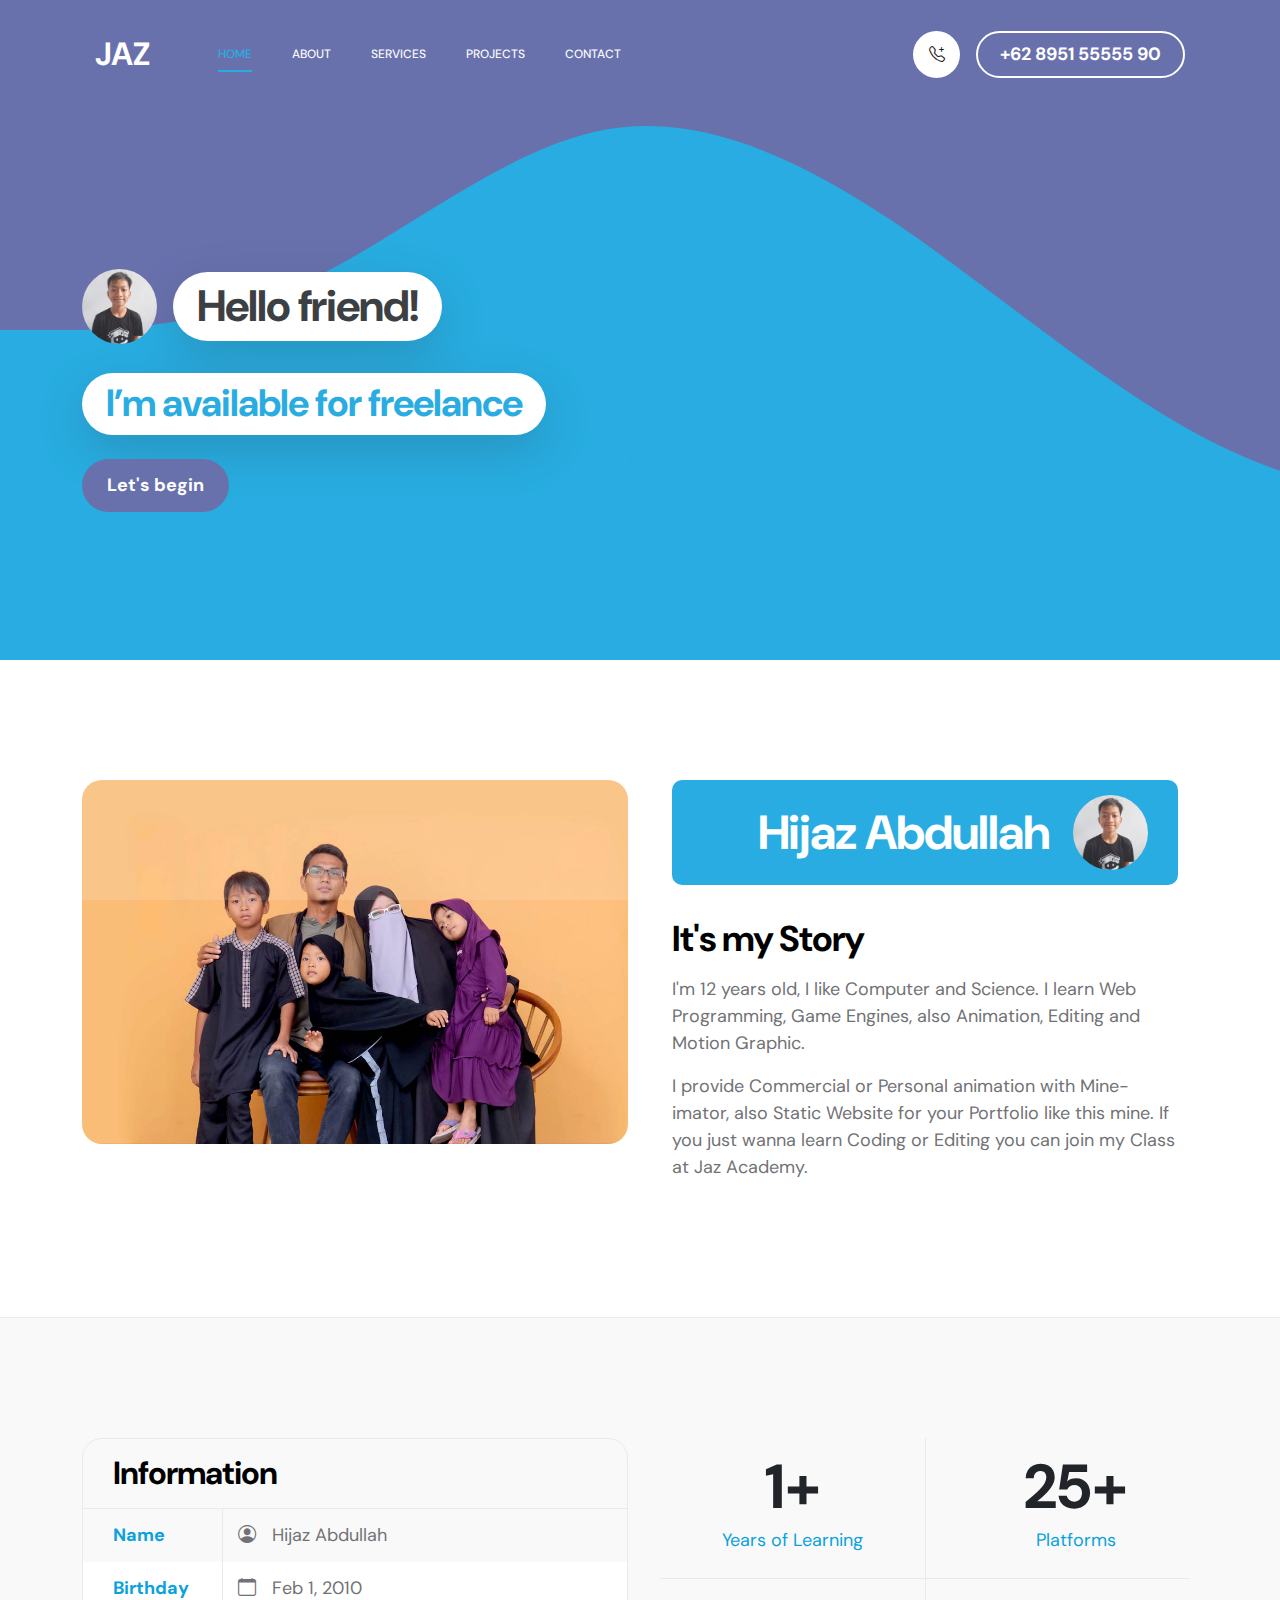
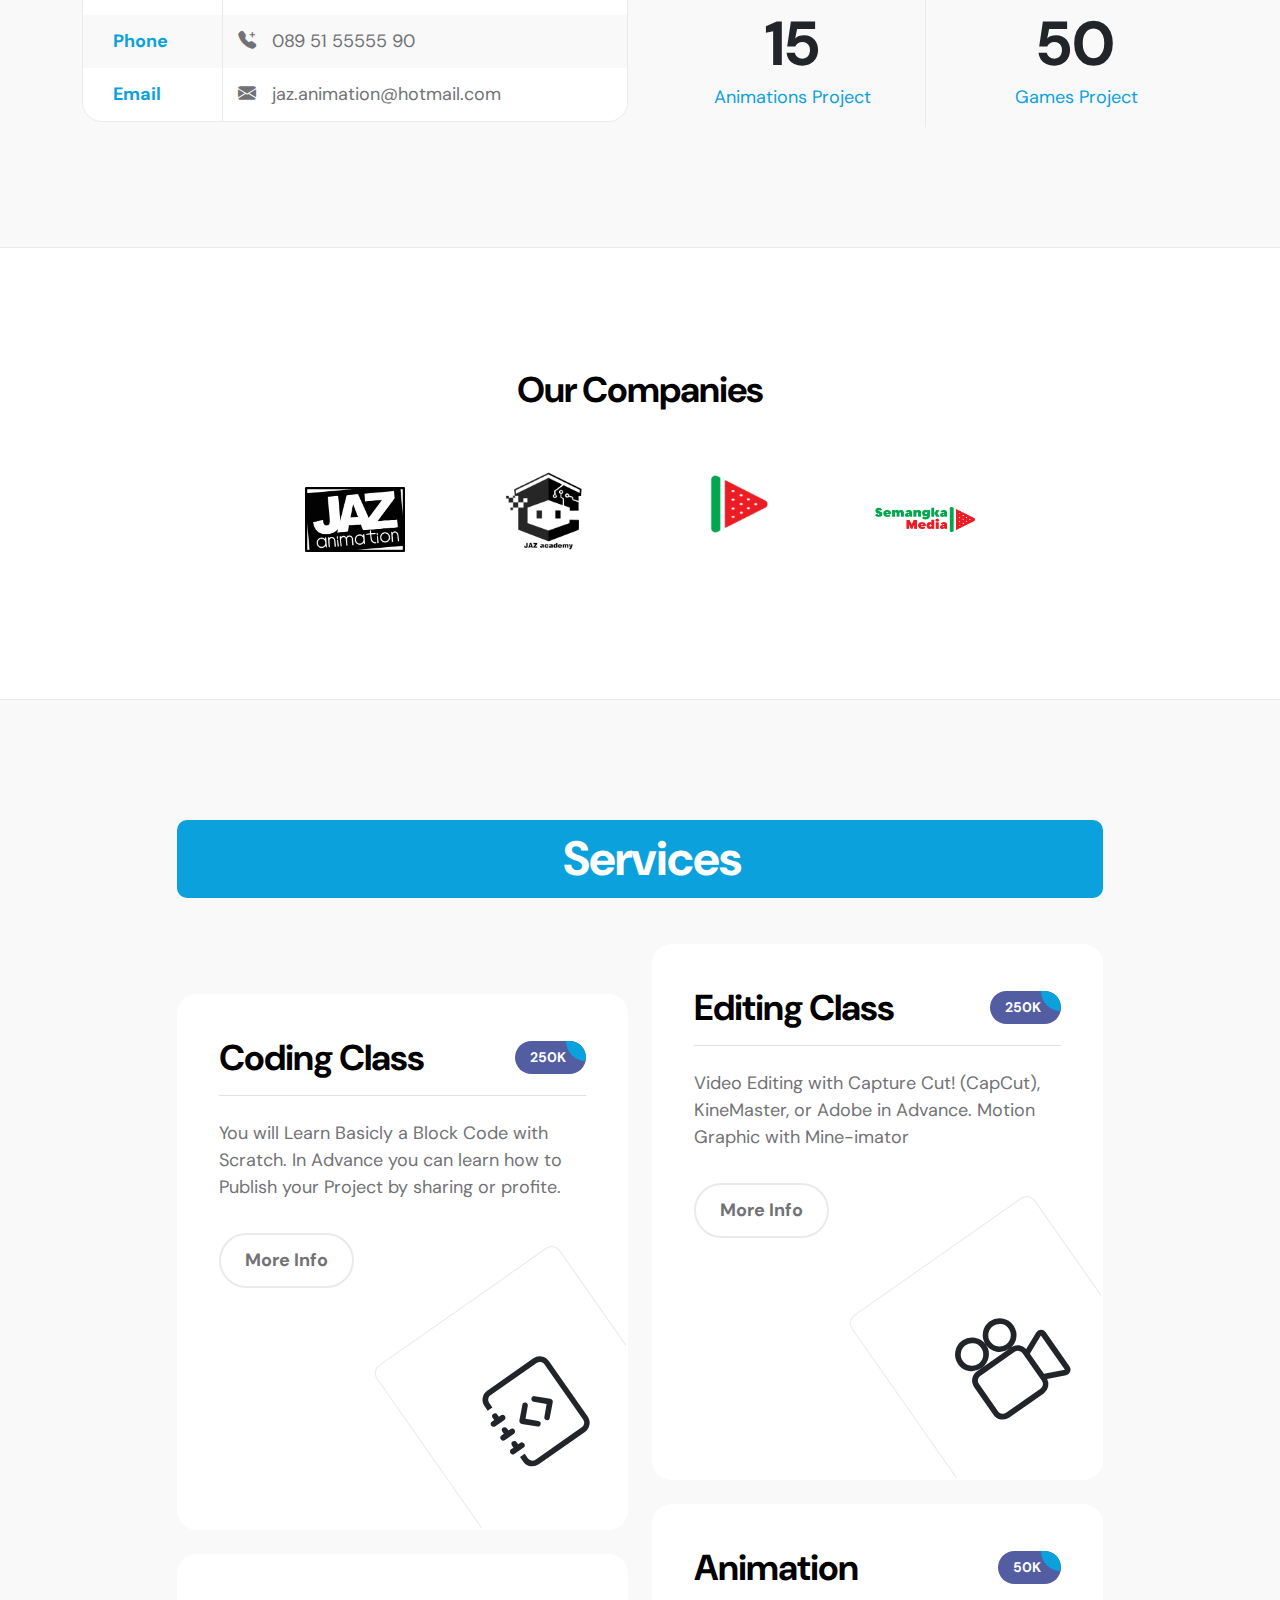
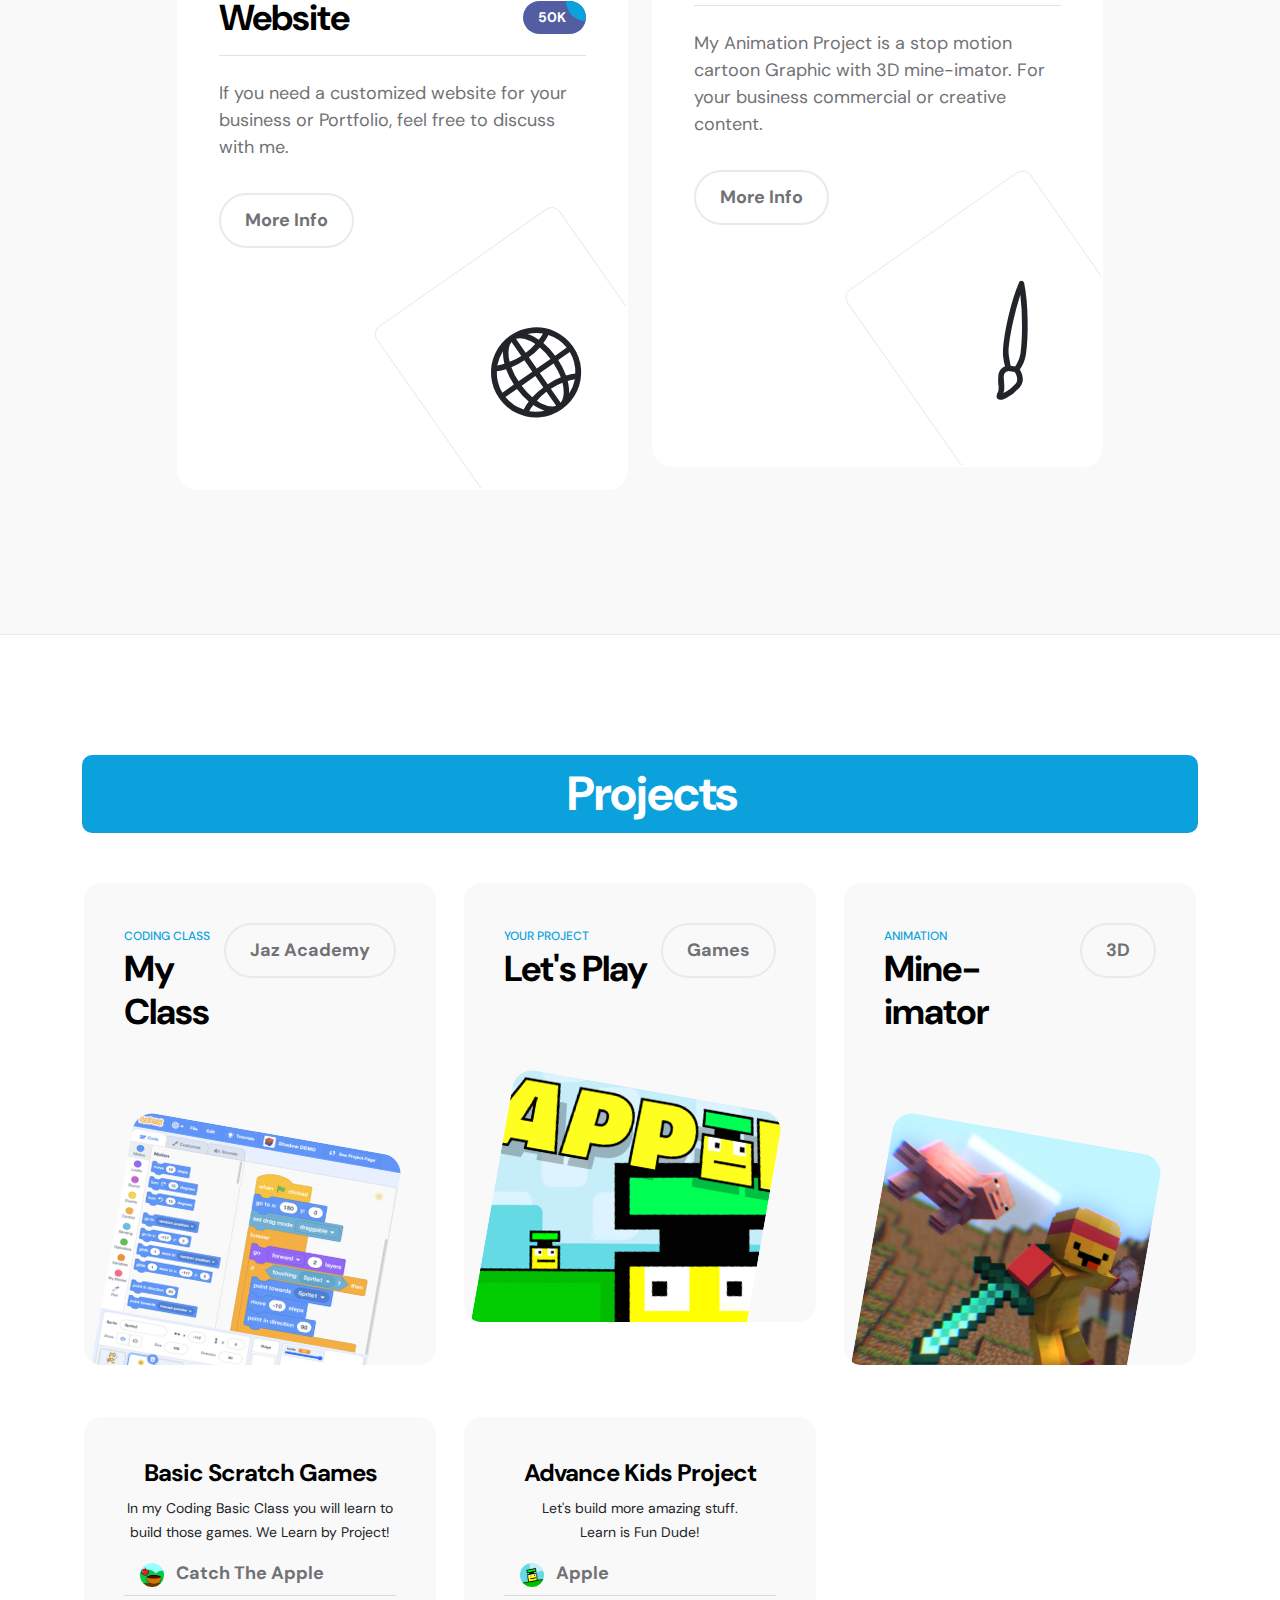
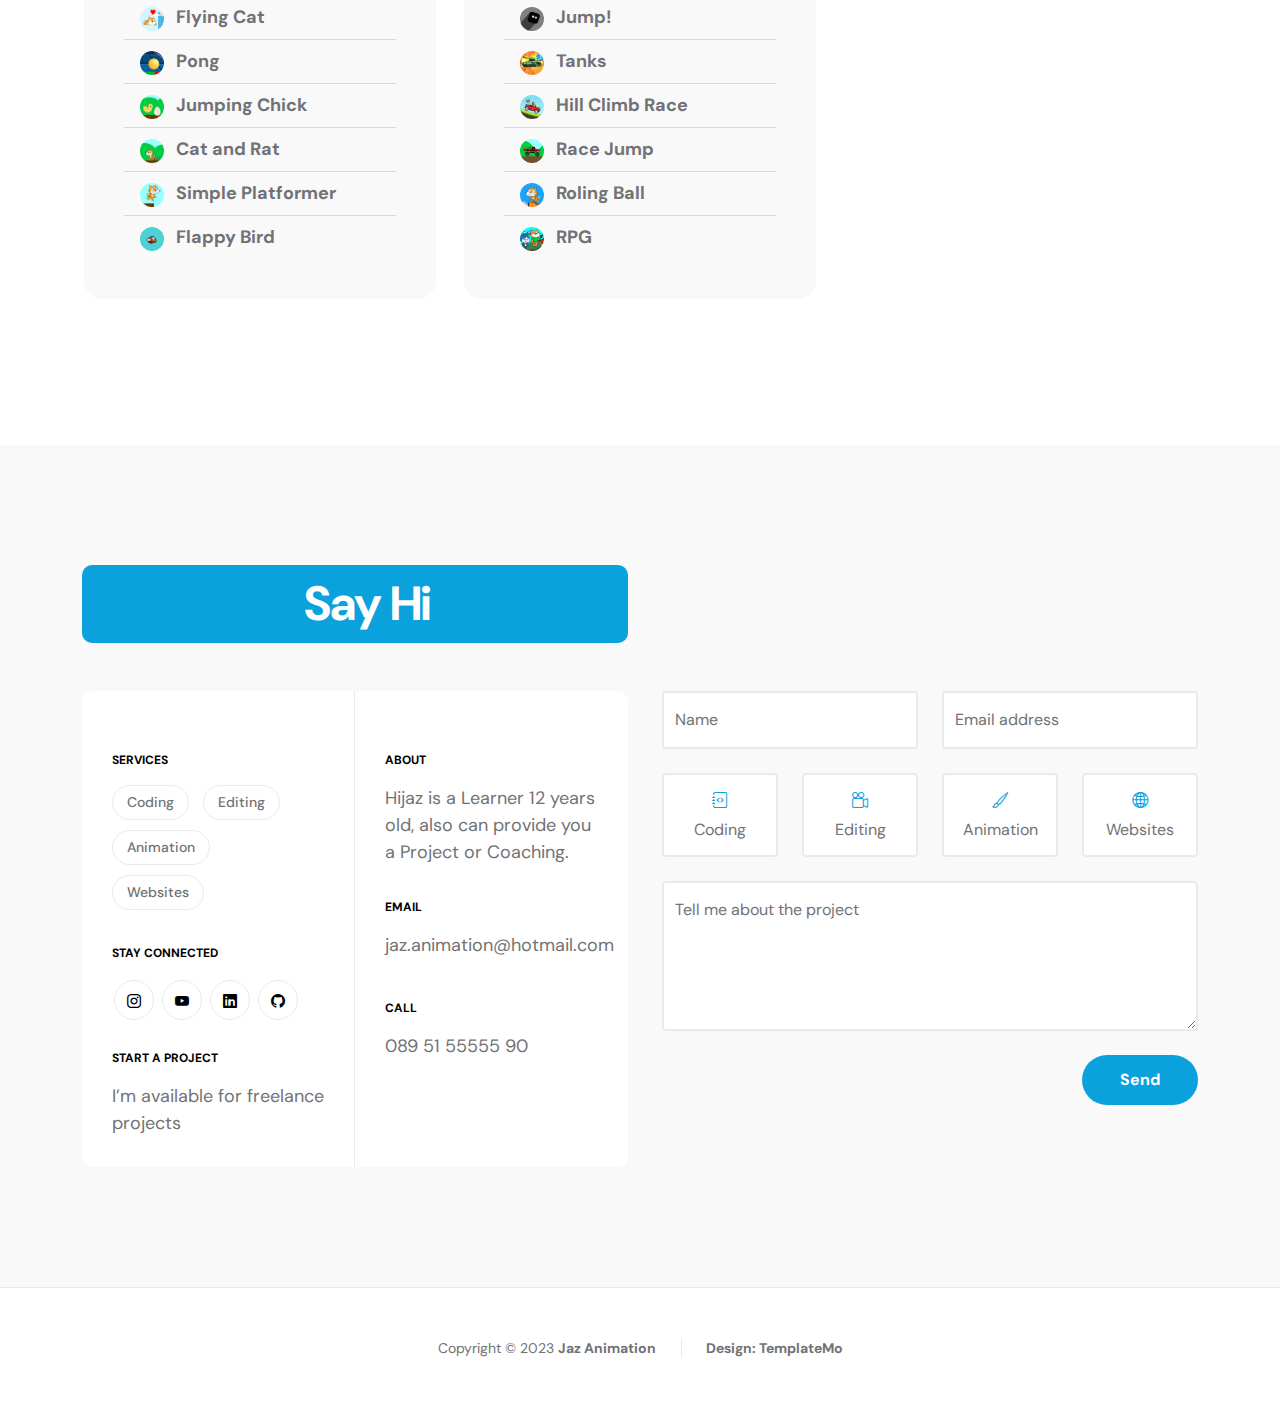
==== commit 13874554: "next publish" ====
--- a/index.html
+++ b/index.html
@@ -53,8 +53,8 @@
 
                 <div class="d-flex align-items-center d-lg-none">
                     <i class="navbar-icon bi-telephone-plus me-3"></i>
-                    <a class="custom-btn btn" href="#section_5">
-                        089 51 55555 90
+                    <a class="custom-btn btn" href="https://api.whatsapp.com/send?phone=+6281222299964">
+                        +62 81 2222 999 64
                     </a>
                 </div>
 
@@ -83,8 +83,8 @@
 
                     <div class="d-lg-flex align-items-center d-none ms-auto">
                         <i class="navbar-icon bi-telephone-plus me-3"></i>
-                        <a class="custom-btn btn" href="#section_5">
-                            089 51 55555 90
+                        <a class="custom-btn btn" href="https://api.whatsapp.com/send?phone=+6289515555590">
+                            +62 8951 55555 90
                         </a>
                     </div>
                 </div>
@@ -101,12 +101,12 @@
                         <div class="col-lg-7 col-12">
                             <div class="hero-text">
                                 <div class="hero-title-wrap d-flex align-items-center mb-4">
-                                    <img src="images/happy-bearded-young-man.jpg" class="avatar-image avatar-image-large img-fluid" alt="">
+                                    <img src="images/happy-bearded-young-man.jpg" class="avatar-image img-fluid" alt="">
 
                                     <h1 class="hero-title ms-3 mb-0">Hello friend!</h1>
                                 </div>
 
-                                <h2 class="mb-4">I’m available for freelance.</h2>
+                                <h2 class="mb-4">I’m available for freelance</h2>
                                 <p class="mb-4"><a class="custom-btn btn custom-link" href="#section_2">Let's begin</a></p>
                             </div>
                         </div>
@@ -166,22 +166,22 @@
                                 <div class="profile-body">
                                     <p>
                                         <span class="profile-small-title">Name</span> 
-                                        <span>Hijaz Abdullah</span>
+                                        <span class="profile-small"><i class="bi-person-circle me-3"></i>Hijaz Abdullah</span>
                                     </p>
 
                                     <p>
                                         <span class="profile-small-title">Birthday</span> 
-                                        <span>Feb 1, 2010</span>
+                                        <span class="profile-small"><i class="bi bi-calendar me-3"></i></i>Feb 1, 2010</span>
                                     </p>
 
                                     <p>
                                         <span class="profile-small-title">Phone</span> 
-                                         <span><a href="tel: 305-240-9671">089 51 55555 90</a></span>
+                                        <span class="profile-small"><a href="https://api.whatsapp.com/send?phone=+6289515555590"><i class="bi-telephone-plus-fill me-3"></i>089 51 55555 90</a></span>
                                     </p>
 
                                     <p>
                                         <span class="profile-small-title">Email</span> 
-                                        <span><a href="mailto:jaz.animation@hotmail.com">jaz.animation@hotmail.com</a></span>
+                                        <span class="profile-small"><a href="mailto:jaz.animation@hotmail.com"><i class="bi-envelope-fill me-3"></i>jaz.animation@hotmail.com</a></span>
                                     </p>
                                 </div>
                             </div>
@@ -189,7 +189,7 @@
 
                         <div class="col-lg-6 col-12 mt-5 mt-lg-0">
                             <div class="about-thumb">
-                                <div class="row">
+                                <div class="row text-center">
                                     <div class="col-lg-6 col-6 featured-border-bottom py-2">
                                         <strong class="featured-numbers">1+</strong>
 
@@ -199,7 +199,7 @@
                                     <div class="col-lg-6 col-6 featured-border-start featured-border-bottom ps-5 py-2">
                                         <strong class="featured-numbers">25+</strong>
 
-                                        <p class="featured-text">Apps and Platforms</p>
+                                        <p class="featured-text">Platforms</p>
                                     </div>
 
                                     <div class="col-lg-6 col-6 pt-4">
@@ -273,10 +273,10 @@
 
                                         <p>You will Learn Basicly a Block Code with Scratch. In Advance you can learn how to Publish your Project by sharing or profite.</p>
 
-                                        <a href="#" class="custom-btn custom-border-btn btn mt-3">More Info</a>
+                                        <a href="https://api.whatsapp.com/send?phone=+6289515555590" class="custom-btn custom-border-btn btn mt-3">More Info</a>
 
                                         <div class="services-icon-wrap d-flex justify-content-center align-items-center">
-                                            <i class="services-icon bi-globe"></i>
+                                            <i class="services-icon bi-journal-code"></i>
                                         </div>
                                     </div>
                                 </div>
@@ -294,10 +294,10 @@
 
                                         <p>Video Editing with Capture Cut! (CapCut), KineMaster, or Adobe in Advance. Motion Graphic with Mine-imator</p>
 
-                                        <a href="#" class="custom-btn custom-border-btn btn mt-3">More Info</a>
+                                        <a href="https://api.whatsapp.com/send?phone=+6289515555590" class="custom-btn custom-border-btn btn mt-3">More Info</a>
 
                                         <div class="services-icon-wrap d-flex justify-content-center align-items-center">
-                                            <i class="services-icon bi-lightbulb"></i>
+                                            <i class="services-icon bi-camera-reels"></i>
                                         </div>
                                     </div>
                                 </div>
@@ -315,10 +315,10 @@
 
                                         <p>If you need a customized website for your business or Portfolio, feel free to discuss with me.</p>
 
-                                        <a href="#" class="custom-btn custom-border-btn btn mt-3">More Info</a>
+                                        <a href="https://api.whatsapp.com/send?phone=+6289515555590" class="custom-btn custom-border-btn btn mt-3">More Info</a>
 
                                         <div class="services-icon-wrap d-flex justify-content-center align-items-center">
-                                            <i class="services-icon bi-phone"></i>
+                                            <i class="services-icon bi-globe2"></i>
                                         </div>
                                     </div>
                                 </div>
@@ -336,10 +336,10 @@
 
                                         <p>My Animation Project is a stop motion cartoon Graphic with 3D mine-imator. For your business commercial or creative content.</p>
 
-                                        <a href="#" class="custom-btn custom-border-btn btn mt-3">More Info</a>
+                                        <a href="https://api.whatsapp.com/send?phone=+6289515555590" class="custom-btn custom-border-btn btn mt-3">More Info</a>
 
                                         <div class="services-icon-wrap d-flex justify-content-center align-items-center">
-                                            <i class="services-icon bi-google"></i>
+                                            <i class="services-icon bi-brush"></i>
                                         </div>
                                     </div>
                                 </div>
@@ -366,12 +366,12 @@
                             <div class="projects-thumb">
                                 <div class="projects-info">
                                     <small class="projects-tag">Coding Class</small>
-                                    <a href="#" class="custom-btn custom-border-btn btn float-end">Jaz Academy</a>
+                                    <a href="#project" class="custom-btn custom-border-btn btn float-end">Jaz Academy</a>
                                     <h3 class="projects-title">My Class</h3>
                                 </div>
 
-                                <a href="images/projects/nikhil-KO4io-eCAXA-unsplash.jpg" class="popup-image">
-                                    <img src="images/projects/nikhil-KO4io-eCAXA-unsplash.jpg" class="projects-image img-fluid" alt="">
+                                <a href="images/projects/001-coding.jpg" class="popup-image">
+                                    <img src="images/projects/001-coding.jpg" class="projects-image img-fluid" alt="">
                                 </a>
                             </div>
                         </div>
@@ -380,12 +380,12 @@
                             <div class="projects-thumb">
                                 <div class="projects-info">
                                     <small class="projects-tag">Your Project</small>
-                                    <a href="#" class="custom-btn custom-border-btn btn float-end">Games</a>
+                                    <a href="#project" class="custom-btn custom-border-btn btn float-end">Games</a>
                                     <h3 class="projects-title">Let's Play</h3>
                                 </div>
 
-                                <a href="images/projects/the-5th-IQYR7N67dhM-unsplash.jpg" class="popup-image">
-                                    <img src="images/projects/the-5th-IQYR7N67dhM-unsplash.jpg" class="projects-image img-fluid" alt="">
+                                <a href="images/projects/001-games.jpg" class="popup-image">
+                                    <img src="images/projects/001-games.jpg" class="projects-image img-fluid" alt="">
                                 </a>
                             </div>
                         </div>
@@ -394,34 +394,53 @@
                             <div class="projects-thumb">
                                 <div class="projects-info">
                                     <small class="projects-tag">Animation</small>
-                                    <a href="#" class="custom-btn custom-border-btn btn float-end">3D</a>
+                                    <a href="#project" class="custom-btn custom-border-btn btn float-end">3D</a>
                                     <h3 class="projects-title">Mine-imator</h3>
                                 </div>
 
-                                <a href="images/projects/true-agency-9Bjog5FZ-oc-unsplash.jpg" class="popup-image">
-                                    <img src="images/projects/true-agency-9Bjog5FZ-oc-unsplash.jpg" class="projects-image img-fluid" alt="">
+                                <a href="images/projects/001-animation.jpg" class="popup-image">
+                                    <img src="images/projects/001-animation.jpg" class="projects-image img-fluid" alt="">
                                 </a>
                             </div>
                         </div>
 
                     </div>
                     
-                    <div class="row">
-
-                        <div class="col-md-6 col-12">
+                    <div class="row" id="project">
+                        <div class="col-md-4 col-12">
                             <div class="projects-thumb">
+                                <div class="text-center mb-2">
+                                    <h5>Basic Scratch Games</h5>
+                                    <small>In my Coding Basic Class you will learn to build those games. We Learn by Project!</small>
+                                </div>
                                 <ul class="list-group list-group-flush">
-                                    <li class="list-group-item project-list"><a href="http://jaz-animation.github.io/games/html/apple"><img src="images/projects/the-5th-IQYR7N67dhM-unsplash.jpg" class="rounded-circle" width="10%"><strong class="ms-2"> Apple</strong></a></li>
-                                    <li class="list-group-item project-list"><a href="http://jaz-animation.github.io/games/html/jump"><img src="images/projects/the-5th-IQYR7N67dhM-unsplash.jpg" class="rounded-circle" width="10%"><strong class="ms-2"> Jump!</strong></a></li>
-                                    <li class="list-group-item project-list"><a href="http://jaz-animation.github.io/games/html/tanks"><img src="images/projects/the-5th-IQYR7N67dhM-unsplash.jpg" class="rounded-circle" width="10%"><strong class="ms-2"> Tanks</strong></a></li>
-                                    <li class="list-group-item project-list"><a href="http://jaz-animation.github.io/games/html/hill-climb-race"><img src="images/projects/the-5th-IQYR7N67dhM-unsplash.jpg" class="rounded-circle" width="10%"><strong class="ms-2"> Hill Climb Race</strong></a></li>
-                                    <li class="list-group-item project-list"><a href="http://jaz-animation.github.io/games/html/race-jump"><img src="images/projects/the-5th-IQYR7N67dhM-unsplash.jpg" class="rounded-circle" width="10%"><strong class="ms-2"> Race Jump</strong></a></li>
-                                    <li class="list-group-item project-list"><a href="http://jaz-animation.github.io/games/html/roling-ball"><img src="images/projects/the-5th-IQYR7N67dhM-unsplash.jpg" class="rounded-circle" width="10%"><strong class="ms-2"> Roling Ball</strong></a></li>
-                                    <li class="list-group-item project-list"><a href="http://jaz-animation.github.io/games/html/rpg-engine"><img src="images/projects/the-5th-IQYR7N67dhM-unsplash.jpg" class="rounded-circle" width="10%"><strong class="ms-2"> RPG</strong></a></li>
+                                    <li class="list-group-item project-list"><a href="http://jaz-animation.github.io/games/scratch-basic/catch-apple"><img src="images/projects/catchapple.png" class="rounded-circle" width="10%"><strong class="ms-2"> Catch The Apple</strong></a></li>
+                                    <li class="list-group-item project-list"><a href="http://jaz-animation.github.io/games/scratch-basic/flying-cat"><img src="images/projects/flyingcat.png" class="rounded-circle" width="10%"><strong class="ms-2"> Flying Cat</strong></a></li>
+                                    <li class="list-group-item project-list"><a href="http://jaz-animation.github.io/games/scratch-basic/pong"><img src="images/projects/pong.png" class="rounded-circle" width="10%"><strong class="ms-2"> Pong</strong></a></li>
+                                    <li class="list-group-item project-list"><a href="http://jaz-animation.github.io/games/scratch-basic/jump-chicken"><img src="images/projects/chicks.png" class="rounded-circle" width="10%"><strong class="ms-2"> Jumping Chick</strong></a></li>
+                                    <li class="list-group-item project-list"><a href="http://jaz-animation.github.io/games/scratch-basic/cat-rar"><img src="images/projects/catrat.png" class="rounded-circle" width="10%"><strong class="ms-2"> Cat and Rat</strong></a></li>
+                                    <li class="list-group-item project-list"><a href="http://jaz-animation.github.io/games/scratch-basic/platformer"><img src="images/projects/platformer.png" class="rounded-circle" width="10%"><strong class="ms-2"> Simple Platformer</strong></a></li>
+                                    <li class="list-group-item project-list"><a href="http://jaz-animation.github.io/games/scratch-basic/flappy-bird"><img src="images/projects/flappybird.png" class="rounded-circle" width="10%"><strong class="ms-2"> Flappy Bird</strong></a></li>
                                   </ul>
                             </div>
                         </div>
-
+                        <div class="col-md-4 col-12">
+                            <div class="projects-thumb">
+                                <div class="text-center mb-2">
+                                    <h5>Advance Kids Project</h5>
+                                    <small>Let's build more amazing stuff.<br>Learn is Fun Dude!</small>
+                                </div>
+                                    <ul class="list-group list-group-flush">
+                                    <li class="list-group-item project-list"><a href="http://jaz-animation.github.io/games/html/apple"><img src="images/projects/apple.png" class="rounded-circle" width="10%"><strong class="ms-2"> Apple</strong></a></li>
+                                    <li class="list-group-item project-list"><a href="http://jaz-animation.github.io/games/html/jump"><img src="images/projects/jump!.png" class="rounded-circle" width="10%"><strong class="ms-2"> Jump!</strong></a></li>
+                                    <li class="list-group-item project-list"><a href="http://jaz-animation.github.io/games/html/tanks"><img src="images/projects/tank.png" class="rounded-circle" width="10%"><strong class="ms-2"> Tanks</strong></a></li>
+                                    <li class="list-group-item project-list"><a href="http://jaz-animation.github.io/games/html/hill-climb-race"><img src="images/projects/hillclimb.png" class="rounded-circle" width="10%"><strong class="ms-2"> Hill Climb Race</strong></a></li>
+                                    <li class="list-group-item project-list"><a href="http://jaz-animation.github.io/games/html/race-jump"><img src="images/projects/jumprace.png" class="rounded-circle" width="10%"><strong class="ms-2"> Race Jump</strong></a></li>
+                                    <li class="list-group-item project-list"><a href="http://jaz-animation.github.io/games/html/roling-ball"><img src="images/projects/clickcode.png" class="rounded-circle" width="10%"><strong class="ms-2"> Roling Ball</strong></a></li>
+                                    <li class="list-group-item project-list"><a href="http://jaz-animation.github.io/games/html/rpg-engine"><img src="images/projects/scratchrpg.png" class="rounded-circle" width="10%"><strong class="ms-2"> RPG</strong></a></li>
+                                  </ul>
+                            </div>
+                        </div>
                     </div>
                 </div>
             </section>
@@ -497,11 +516,11 @@
                             </div>
 
                             <div class="col-lg-6 col-12 mt-5 mt-lg-0">
-                                <form action="#" method="get" class="custom-form contact-form" role="form">
+                                <form action="mailto:jaz.animation@hotmail.com" method="get" class="custom-form contact-form" role="form">
                                     <div class="row">
                                         <div class="col-lg-6 col-md-6 col-12">
                                             <div class="form-floating">
-                                                <input type="text" name="name" id="name" class="form-control" placeholder="Name" required="">
+                                                <input type="text" name="name" id="name" class="form-control" placeholder="Name">
                                                 
                                                 <label for="floatingInput">Name</label>
                                             </div>
@@ -509,7 +528,7 @@
 
                                         <div class="col-lg-6 col-md-6 col-12"> 
                                             <div class="form-floating">
-                                                <input type="email" name="email" id="email" pattern="[^ @]*@[^ @]*" class="form-control" placeholder="Email address" required="">
+                                                <input type="email" name="email" id="email" pattern="[^ @]*@[^ @]*" class="form-control" placeholder="Email address">
                                                 
                                                 <label for="floatingInput">Email address</label>
                                             </div>
@@ -520,7 +539,7 @@
                                                 <input name="website" type="checkbox" class="form-check-input" id="inlineCheckbox1" value="1">
 
                                                 <label class="form-check-label" for="inlineCheckbox1">
-                                                    <i class="bi-globe form-check-icon"></i>
+                                                    <i class="bi-journal-code form-check-icon"></i>
                                                     <span class="form-check-label-text">Coding</span>
                                                 </label>
                                           </div>
@@ -531,7 +550,7 @@
                                                 <input name="branding" type="checkbox" class="form-check-input" id="inlineCheckbox2" value="1">
 
                                                 <label class="form-check-label" for="inlineCheckbox2">
-                                                    <i class="bi-lightbulb form-check-icon"></i>
+                                                    <i class="bi-camera-reels form-check-icon"></i>
                                                     <span class="form-check-label-text">Editing</span>
                                                 </label>
                                             </div>
@@ -542,7 +561,7 @@
                                                 <input name="ecommerce" type="checkbox" class="form-check-input" id="inlineCheckbox3" value="1">
 
                                                 <label class="form-check-label" for="inlineCheckbox3">
-                                                    <i class="bi-phone form-check-icon"></i>
+                                                    <i class="bi-brush form-check-icon"></i>
                                                     <span class="form-check-label-text">Animation</span>
                                                 </label>
                                             </div>
@@ -553,7 +572,7 @@
                                                 <input name="seo" type="checkbox" class="form-check-input" id="inlineCheckbox4" value="1">
 
                                                 <label class="form-check-label" for="inlineCheckbox4">
-                                                    <i class="bi-google form-check-icon"></i>
+                                                    <i class="bi-globe2 form-check-icon"></i>
                                                     <span class="form-check-label-text">Websites</span>
                                                 </label>
                                             </div>
@@ -589,9 +608,8 @@
                     <div class="col-lg-12 col-12">
                         <div class="copyright-text-wrap">
                             <p class="mb-0">
-                                <span class="copyright-text">Copyright © 2023 <a href="#">Jaz Animation</a></span>
-                                Design: 
-                                <a rel="sponsored" href="https://templatemo.com" target="_blank">TemplateMo</a>
+                                <span class="copyright-text">Copyright © 2023 <a href="https://jaz-animation.github.io">Jaz Animation</a></span>
+                                <a class="d-lg-inline d-none" rel="sponsored" href="https://templatemo.com" target="_blank">Design: TemplateMo</a>
                             </p>
                         </div>
                     </div>
--- a/css/templatemo-first-portfolio-style.css
+++ b/css/templatemo-first-portfolio-style.css
@@ -73,13 +73,13 @@
 
 h1 {
   font-size: var(--h1-font-size);
-  letter-spacing: -3px;
+  letter-spacing: -1px;
 }
 
 h2 {
   font-size: var(--h2-font-size);
   color: var(--secondary-color);
-  letter-spacing: -3px;
+  letter-spacing: -1px;
 }
 
 h3 {
@@ -1171,10 +1171,23 @@
     font-size: 20px;
   }
 
+  .hero-title {
+    font-size: 35px;
+  }
+  
+  .hero h2 {
+    font-size: 25px;
+  }
+
   .custom-btn,
   .navbar .custom-btn {
     font-size: 13px;
     padding: 6px 12px;
+  }
+  
+  .hero {
+    padding-top: 150px;
+    padding-bottom: 380px;
   }
 
   .navbar-icon {
@@ -1190,7 +1203,25 @@
   }
 
   .hero-image {
-    min-width: inherit;
-  }
-}
-
+    min-width: 95%;
+  }
+
+  .avatar-image {
+    width: 62px;
+    height: 62px;
+  }
+
+  .profile-small-title {
+    display: none;
+  }
+
+  .profile-small {
+    color: var(--secondary-color);
+    font-weight: var(--font-weight-bold);
+    min-width: 140px;
+    margin-right: 10px;
+    padding: 13px 30px;
+    display: inline-block;
+  }
+}
+
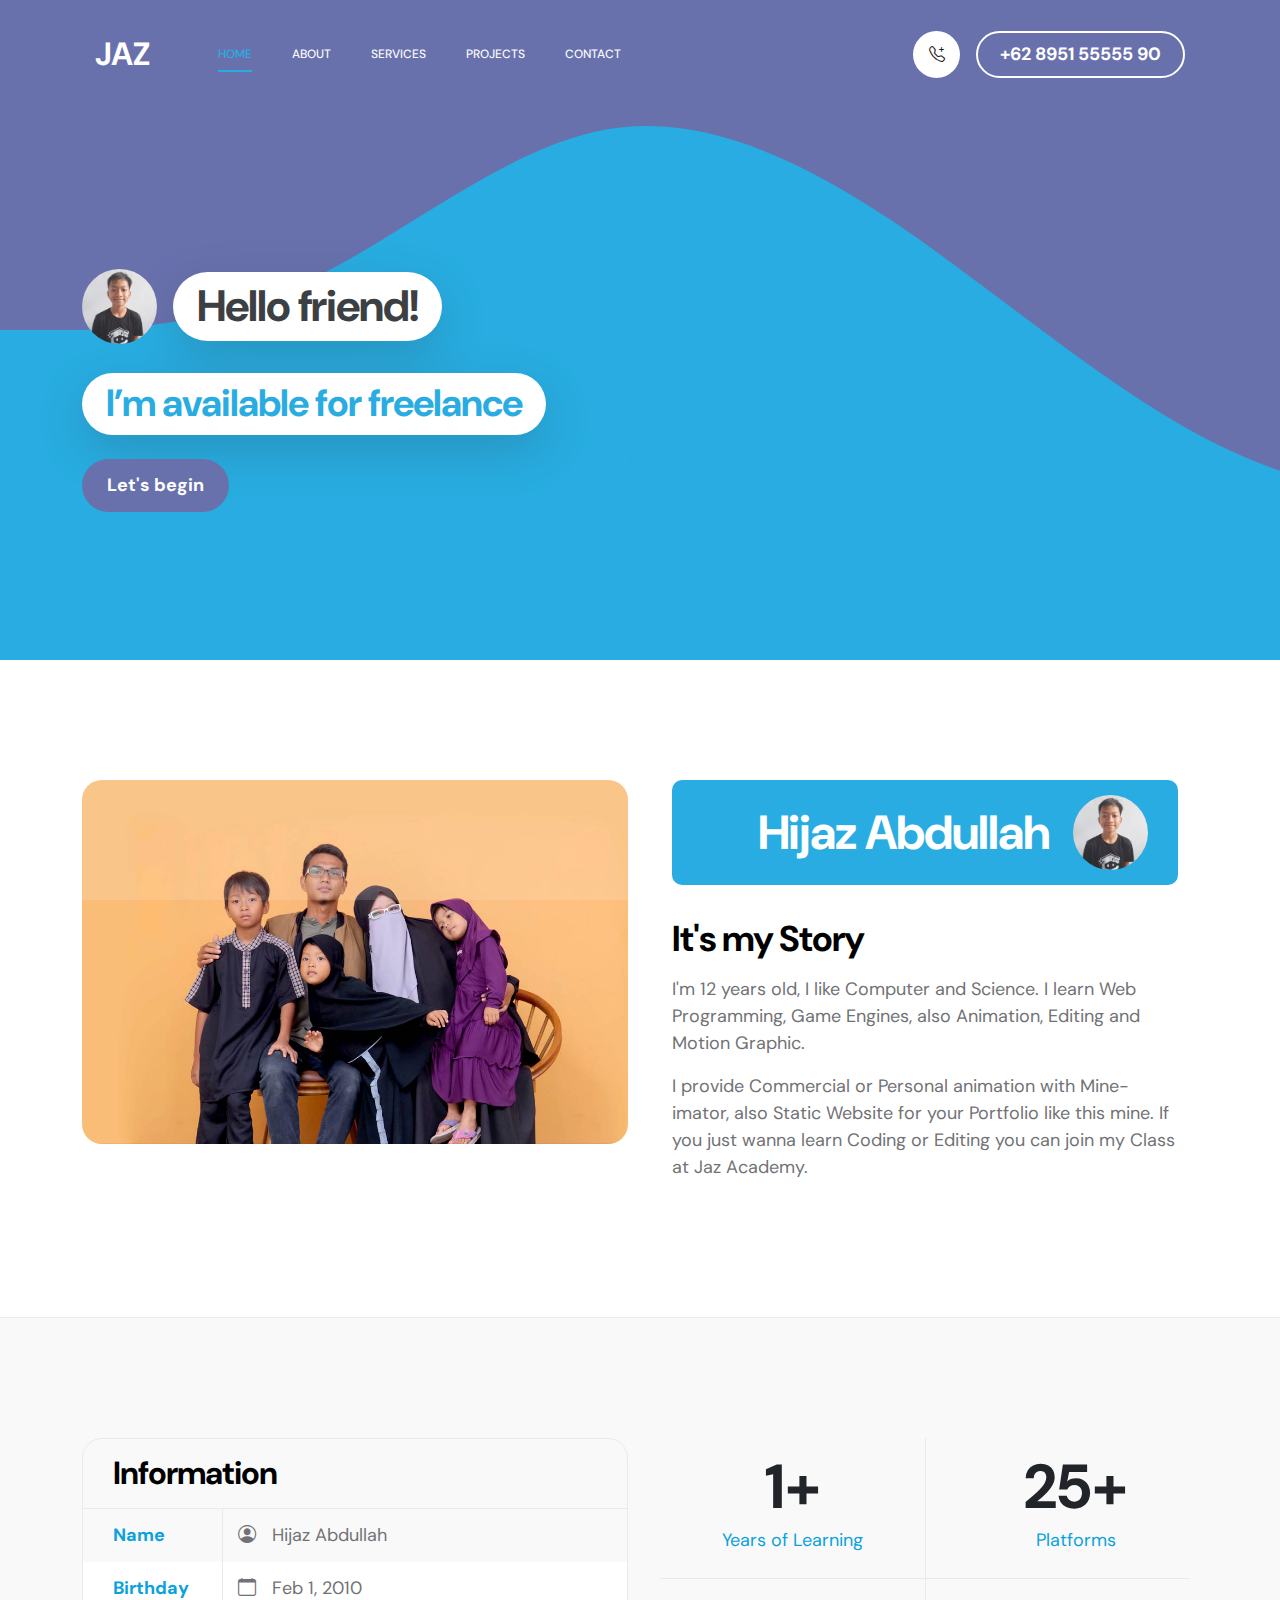
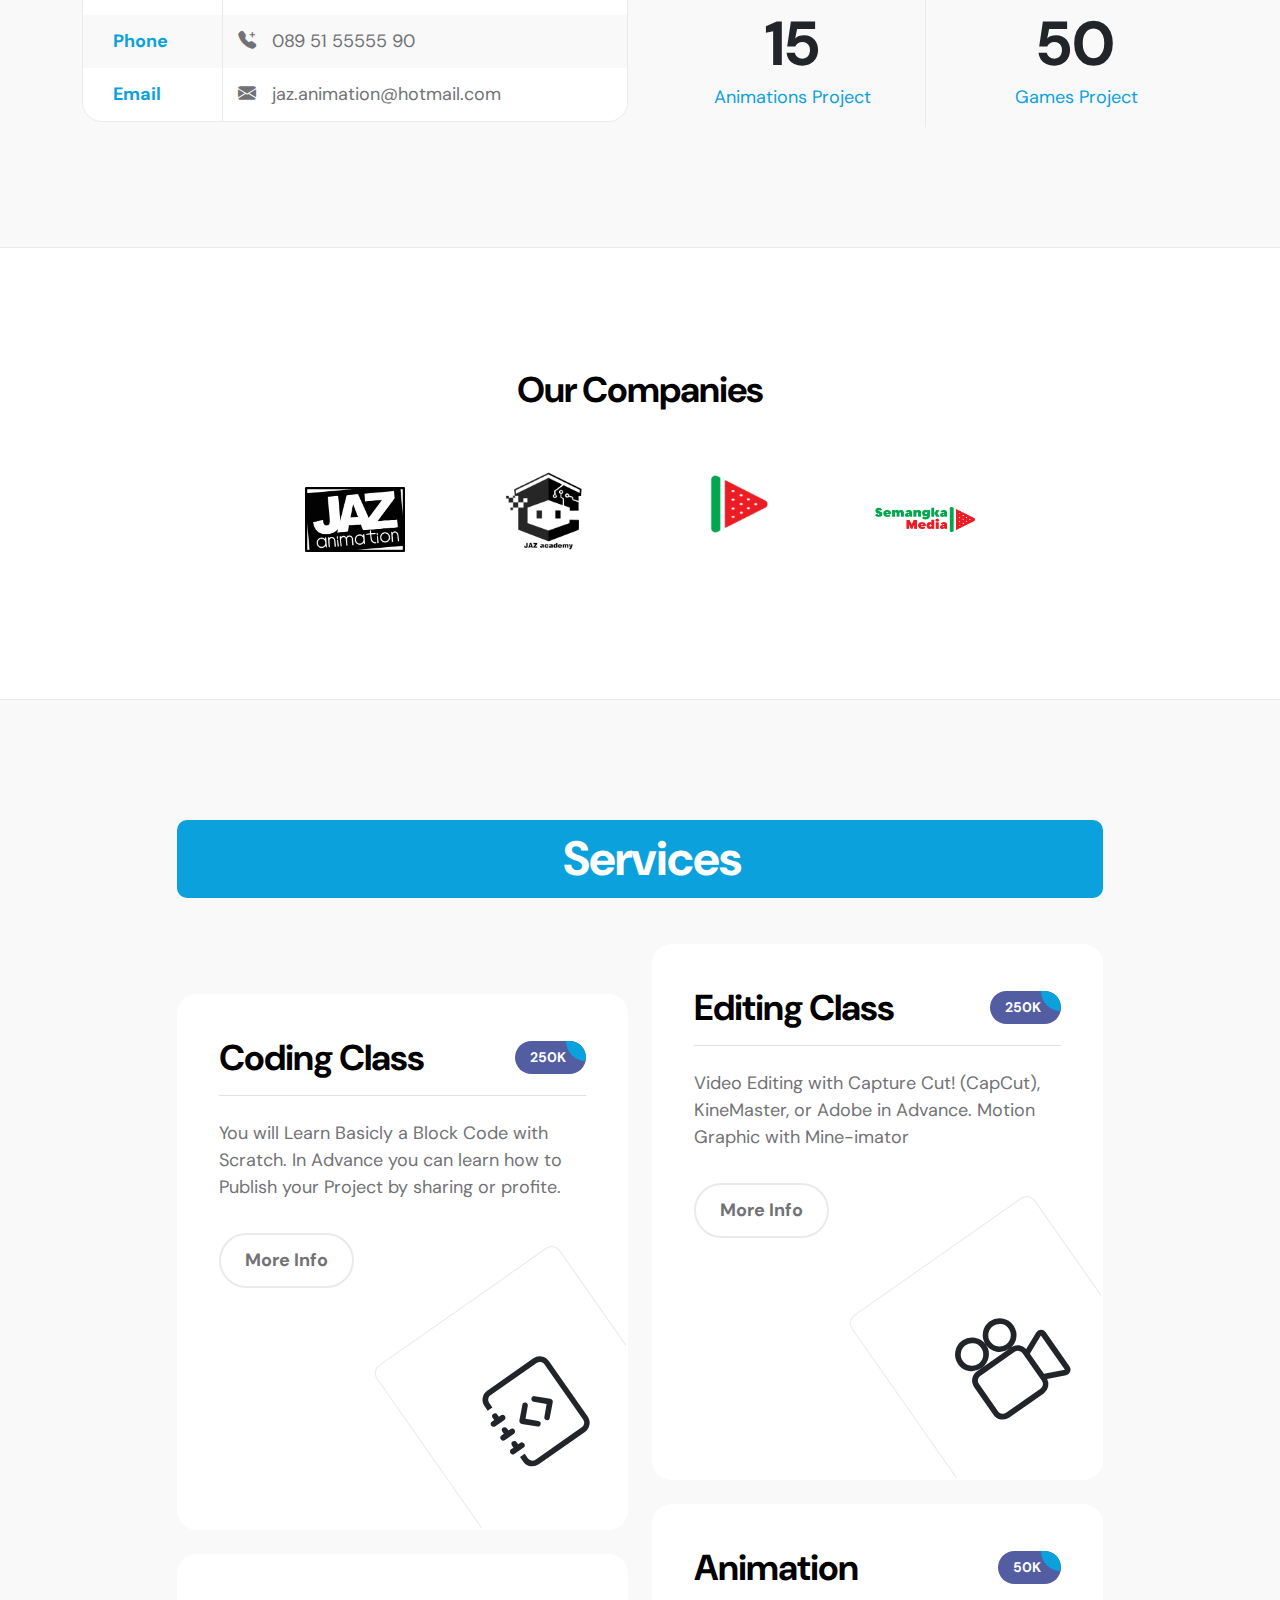
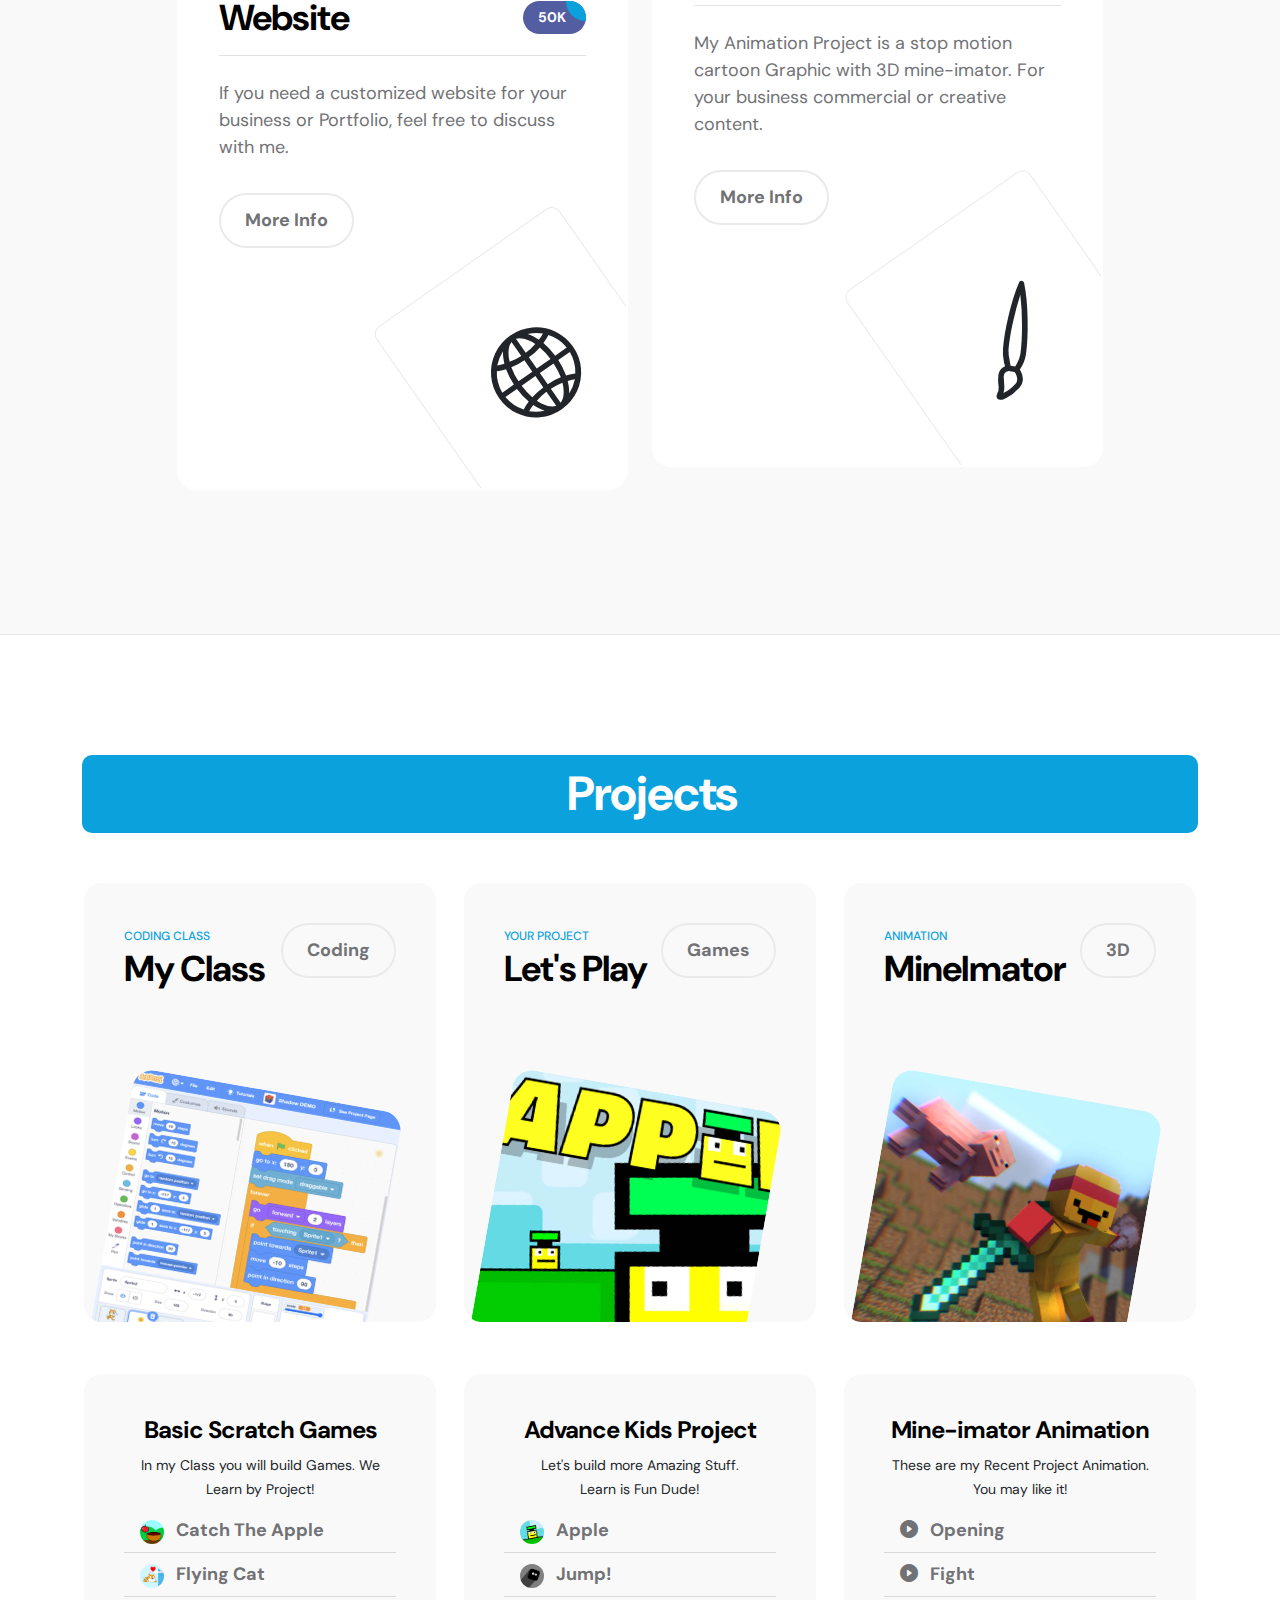
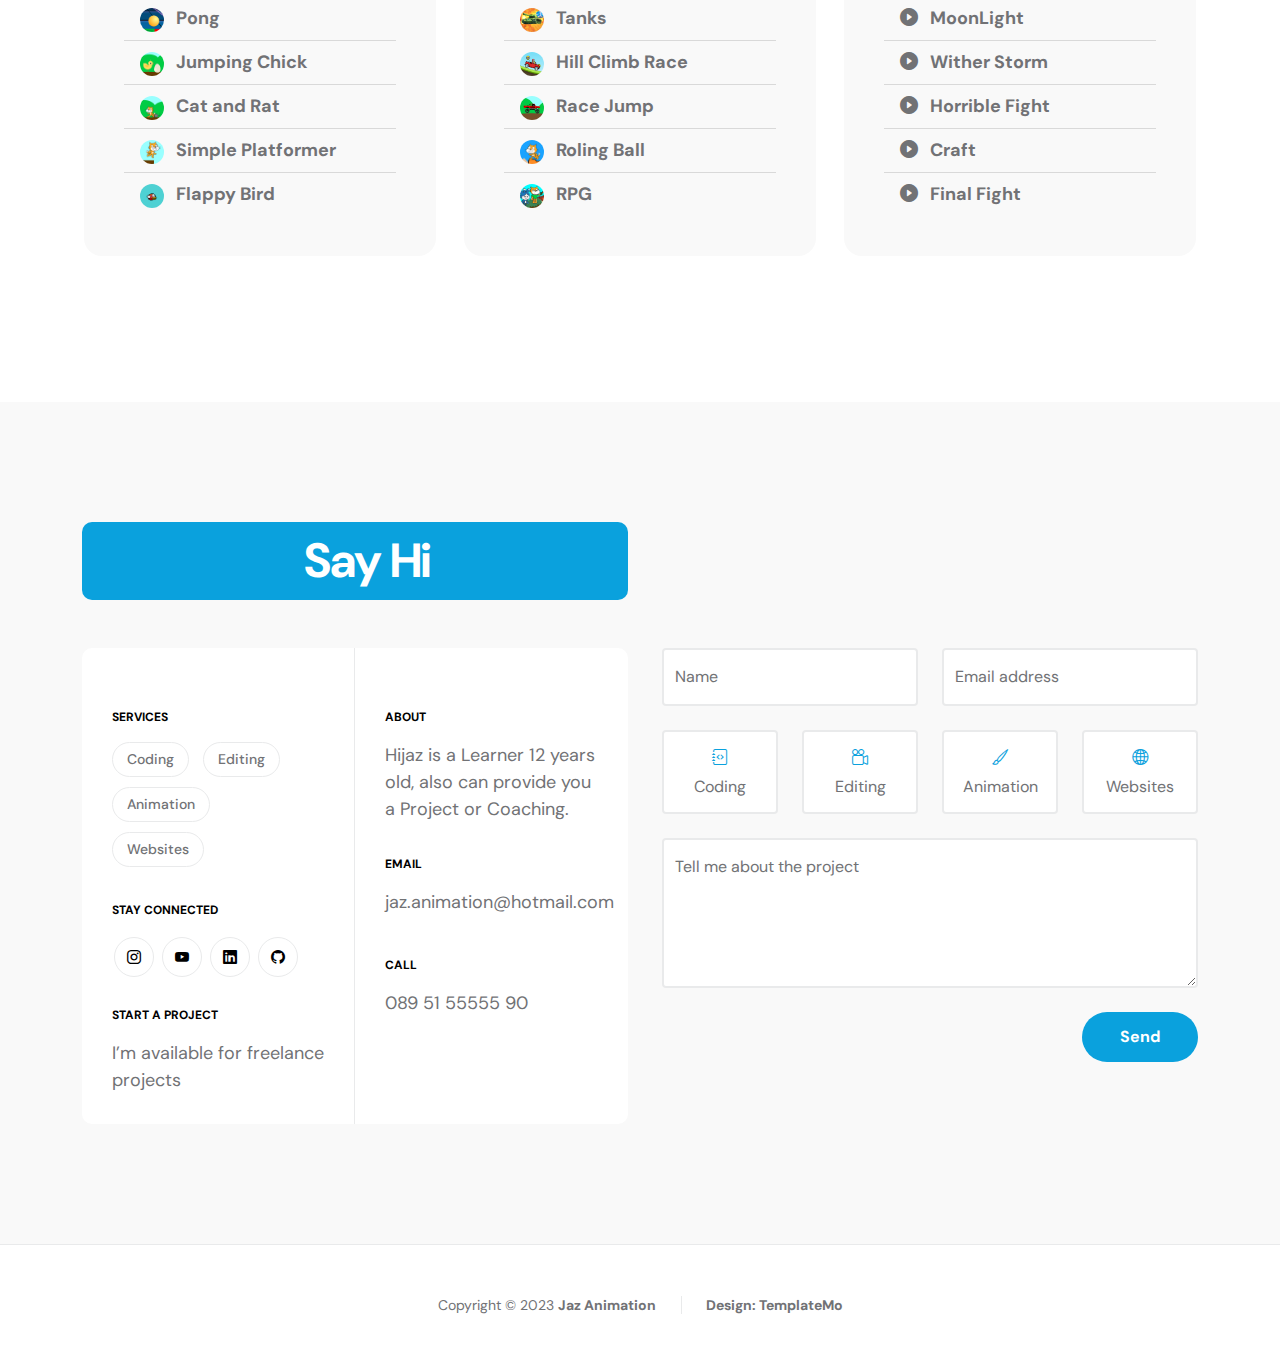
==== commit f8daf7e0: "Update index.html" ====
--- a/index.html
+++ b/index.html
@@ -366,7 +366,7 @@
                             <div class="projects-thumb">
                                 <div class="projects-info">
                                     <small class="projects-tag">Coding Class</small>
-                                    <a href="#project" class="custom-btn custom-border-btn btn float-end">Jaz Academy</a>
+                                    <a href="#project" class="custom-btn custom-border-btn btn float-end">Coding</a>
                                     <h3 class="projects-title">My Class</h3>
                                 </div>
 
@@ -395,7 +395,7 @@
                                 <div class="projects-info">
                                     <small class="projects-tag">Animation</small>
                                     <a href="#project" class="custom-btn custom-border-btn btn float-end">3D</a>
-                                    <h3 class="projects-title">Mine-imator</h3>
+                                    <h3 class="projects-title">MineImator</h3>
                                 </div>
 
                                 <a href="images/projects/001-animation.jpg" class="popup-image">
@@ -411,16 +411,16 @@
                             <div class="projects-thumb">
                                 <div class="text-center mb-2">
                                     <h5>Basic Scratch Games</h5>
-                                    <small>In my Coding Basic Class you will learn to build those games. We Learn by Project!</small>
+                                    <small>In my Class you will build Games. We Learn by Project!</small>
                                 </div>
                                 <ul class="list-group list-group-flush">
-                                    <li class="list-group-item project-list"><a href="http://jaz-animation.github.io/games/scratch-basic/catch-apple"><img src="images/projects/catchapple.png" class="rounded-circle" width="10%"><strong class="ms-2"> Catch The Apple</strong></a></li>
-                                    <li class="list-group-item project-list"><a href="http://jaz-animation.github.io/games/scratch-basic/flying-cat"><img src="images/projects/flyingcat.png" class="rounded-circle" width="10%"><strong class="ms-2"> Flying Cat</strong></a></li>
-                                    <li class="list-group-item project-list"><a href="http://jaz-animation.github.io/games/scratch-basic/pong"><img src="images/projects/pong.png" class="rounded-circle" width="10%"><strong class="ms-2"> Pong</strong></a></li>
-                                    <li class="list-group-item project-list"><a href="http://jaz-animation.github.io/games/scratch-basic/jump-chicken"><img src="images/projects/chicks.png" class="rounded-circle" width="10%"><strong class="ms-2"> Jumping Chick</strong></a></li>
-                                    <li class="list-group-item project-list"><a href="http://jaz-animation.github.io/games/scratch-basic/cat-rar"><img src="images/projects/catrat.png" class="rounded-circle" width="10%"><strong class="ms-2"> Cat and Rat</strong></a></li>
-                                    <li class="list-group-item project-list"><a href="http://jaz-animation.github.io/games/scratch-basic/platformer"><img src="images/projects/platformer.png" class="rounded-circle" width="10%"><strong class="ms-2"> Simple Platformer</strong></a></li>
-                                    <li class="list-group-item project-list"><a href="http://jaz-animation.github.io/games/scratch-basic/flappy-bird"><img src="images/projects/flappybird.png" class="rounded-circle" width="10%"><strong class="ms-2"> Flappy Bird</strong></a></li>
+                                    <li class="list-group-item project-list"><a href="http://jaz-animation.github.io/games/html/catch-apple"><img src="images/projects/catchapple.png" class="rounded-circle" width="10%"><strong class="ms-2"> Catch The Apple</strong></a></li>
+                                    <li class="list-group-item project-list"><a href="http://jaz-animation.github.io/games/html/flying-cat"><img src="images/projects/flyingcat.png" class="rounded-circle" width="10%"><strong class="ms-2"> Flying Cat</strong></a></li>
+                                    <li class="list-group-item project-list"><a href="http://jaz-animation.github.io/games/html/pong"><img src="images/projects/pong.png" class="rounded-circle" width="10%"><strong class="ms-2"> Pong</strong></a></li>
+                                    <li class="list-group-item project-list"><a href="http://jaz-animation.github.io/games/html/jump-chicken"><img src="images/projects/chicks.png" class="rounded-circle" width="10%"><strong class="ms-2"> Jumping Chick</strong></a></li>
+                                    <li class="list-group-item project-list"><a href="http://jaz-animation.github.io/games/html/catrat"><img src="images/projects/catrat.png" class="rounded-circle" width="10%"><strong class="ms-2"> Cat and Rat</strong></a></li>
+                                    <li class="list-group-item project-list"><a href="http://jaz-animation.github.io/games/html/platformer"><img src="images/projects/platformer.png" class="rounded-circle" width="10%"><strong class="ms-2"> Simple Platformer</strong></a></li>
+                                    <li class="list-group-item project-list"><a href="http://jaz-animation.github.io/games/html/flappy-bird"><img src="images/projects/flappybird.png" class="rounded-circle" width="10%"><strong class="ms-2"> Flappy Bird</strong></a></li>
                                   </ul>
                             </div>
                         </div>
@@ -428,7 +428,7 @@
                             <div class="projects-thumb">
                                 <div class="text-center mb-2">
                                     <h5>Advance Kids Project</h5>
-                                    <small>Let's build more amazing stuff.<br>Learn is Fun Dude!</small>
+                                    <small>Let's build more Amazing Stuff.<br>Learn is Fun Dude!</small>
                                 </div>
                                     <ul class="list-group list-group-flush">
                                     <li class="list-group-item project-list"><a href="http://jaz-animation.github.io/games/html/apple"><img src="images/projects/apple.png" class="rounded-circle" width="10%"><strong class="ms-2"> Apple</strong></a></li>
@@ -441,161 +441,178 @@
                                   </ul>
                             </div>
                         </div>
+                        <div class="col-md-4 col-12">
+                            <div class="projects-thumb">
+                                <div class="text-center mb-2">
+                                    <h5>Mine-imator Animation</h5>
+                                    <small>These are my Recent Project Animation. You may like it!</small>
+                                </div>
+                                    <ul class="list-group list-group-flush">
+                                    <li class="list-group-item project-list"><a href="#" data-bs-toggle="modal" data-bs-target="#videoModal" id="video-1"><i class="bi bi-play-circle-fill"></i><strong class="ms-2"> Opening</strong></a></li>
+                                    <li class="list-group-item project-list"><a href="#" data-bs-toggle="modal" data-bs-target="#videoModal" id="video-3"><i class="bi bi-play-circle-fill"></i><strong class="ms-2"> Fight</strong></a></li>
+                                    <li class="list-group-item project-list"><a href="#" data-bs-toggle="modal" data-bs-target="#videoModal" id="video-4"><i class="bi bi-play-circle-fill"></i><strong class="ms-2"> MoonLight</strong></a></li>
+                                    <li class="list-group-item project-list"><a href="#" data-bs-toggle="modal" data-bs-target="#videoModal" id="video-2"><i class="bi bi-play-circle-fill"></i><strong class="ms-2"> Wither Storm</strong></a></li>
+                                    <li class="list-group-item project-list"><a href="#" data-bs-toggle="modal" data-bs-target="#videoModal" id="video-5"><i class="bi bi-play-circle-fill"></i><strong class="ms-2"> Horrible Fight</strong></a></li>
+                                    <li class="list-group-item project-list"><a href="#" data-bs-toggle="modal" data-bs-target="#videoModal" id="video-6"><i class="bi bi-play-circle-fill"></i><strong class="ms-2"> Craft</strong></a></li>
+                                    <li class="list-group-item project-list"><a href="#" data-bs-toggle="modal" data-bs-target="#videoModal" id="video-7"><i class="bi bi-play-circle-fill"></i><strong class="ms-2"> Final Fight</strong></a></li>
+                                  </ul>
+                            </div>
+                        </div>
                     </div>
                 </div>
             </section>
 
             <section class="contact section-padding" id="section_5">
-                    <div class="container">
-                        <div class="row">
-
-                            <div class="col-lg-6 col-md-8 col-12">
-                                <div class="section-title-wrap d-flex justify-content-center align-items-center mb-5">
-                                    <h2 class="text-white ms-4 mb-0">Say Hi</h2>
-                                </div>
-                            </div>
-
-                            <div class="clearfix"></div>
-
-                            <div class="col-lg-3 col-md-6 col-12 pe-lg-0">
-                                <div class="contact-info contact-info-border-start d-flex flex-column">
-                                    <strong class="site-footer-title d-block mb-3">Services</strong>
-
-                                    <ul class="footer-menu">
-                                        <li class="footer-menu-item"><a href="#" class="footer-menu-link">Coding</a></li>
-
-                                        <li class="footer-menu-item"><a href="#" class="footer-menu-link">Editing</a></li>
-
-                                        <li class="footer-menu-item"><a href="#" class="footer-menu-link">Animation</a></li>
-
-                                        <li class="footer-menu-item"><a href="#" class="footer-menu-link">Websites</a></li>
-                                    </ul>
-
-                                    <strong class="site-footer-title d-block mt-4 mb-3">Stay connected</strong>
-
-                                    <ul class="social-icon">
-                                        <li class="social-icon-item"><a href="https://twitter.com/minthu" class="social-icon-link bi-instagram"></a></li>
-
-                                        <li class="social-icon-item"><a href="#" class="social-icon-link bi-youtube"></a></li>
-
-                                        <li class="social-icon-item"><a href="#" class="social-icon-link bi-linkedin"></a></li>
-
-                                        <li class="social-icon-item"><a href="https://www.youtube.com/templatemo" class="social-icon-link bi-github"></a></li>
-                                    </ul>
-
-                                    <strong class="site-footer-title d-block mt-4 mb-3">Start a project</strong>
-
-                                    <p class="mb-0">I’m available for freelance projects</p>
-                                </div>
-                            </div>
-
-                            <div class="col-lg-3 col-md-6 col-12 ps-lg-0">
-                                <div class="contact-info d-flex flex-column">
-                                    <strong class="site-footer-title d-block mb-3">About</strong>
-
-                                    <p class="mb-2">
-                                        Hijaz is a Learner 12 years old, also can provide you a Project or Coaching.
-                                    </p>
-
-                                    <strong class="site-footer-title d-block mt-4 mb-3">Email</strong>
-
-                                    <p>
-                                        <a href="mailto:jaz.animation@hotmail.com">
-                                            jaz.animation@hotmail.com
-                                        </a>
-                                    </p>
-
-                                    <strong class="site-footer-title d-block mt-4 mb-3">Call</strong>
-
-                                    <p class="mb-0">
-                                        <a href="tel: 089 51 55555 90">
-                                            089 51 55555 90
-                                        </a>
-                                    </p>
-                                </div>
-                            </div>
-
-                            <div class="col-lg-6 col-12 mt-5 mt-lg-0">
-                                <form action="mailto:jaz.animation@hotmail.com" method="get" class="custom-form contact-form" role="form">
-                                    <div class="row">
-                                        <div class="col-lg-6 col-md-6 col-12">
-                                            <div class="form-floating">
-                                                <input type="text" name="name" id="name" class="form-control" placeholder="Name">
-                                                
-                                                <label for="floatingInput">Name</label>
-                                            </div>
-                                        </div>
-
-                                        <div class="col-lg-6 col-md-6 col-12"> 
-                                            <div class="form-floating">
-                                                <input type="email" name="email" id="email" pattern="[^ @]*@[^ @]*" class="form-control" placeholder="Email address">
-                                                
-                                                <label for="floatingInput">Email address</label>
-                                            </div>
-                                        </div>
-
-                                        <div class="col-lg-3 col-md-6 col-6">
-                                            <div class="form-check form-check-inline">
-                                                <input name="website" type="checkbox" class="form-check-input" id="inlineCheckbox1" value="1">
-
-                                                <label class="form-check-label" for="inlineCheckbox1">
-                                                    <i class="bi-journal-code form-check-icon"></i>
-                                                    <span class="form-check-label-text">Coding</span>
-                                                </label>
-                                          </div>
-                                        </div>
-
-                                        <div class="col-lg-3 col-md-6 col-6">
-                                            <div class="form-check form-check-inline">
-                                                <input name="branding" type="checkbox" class="form-check-input" id="inlineCheckbox2" value="1">
-
-                                                <label class="form-check-label" for="inlineCheckbox2">
-                                                    <i class="bi-camera-reels form-check-icon"></i>
-                                                    <span class="form-check-label-text">Editing</span>
-                                                </label>
-                                            </div>
-                                        </div>
-
-                                        <div class="col-lg-3 col-md-6 col-6">
-                                            <div class="form-check form-check-inline">
-                                                <input name="ecommerce" type="checkbox" class="form-check-input" id="inlineCheckbox3" value="1">
-
-                                                <label class="form-check-label" for="inlineCheckbox3">
-                                                    <i class="bi-brush form-check-icon"></i>
-                                                    <span class="form-check-label-text">Animation</span>
-                                                </label>
-                                            </div>
-                                        </div>
-
-                                        <div class="col-lg-3 col-md-6 col-6">
-                                            <div class="form-check form-check-inline me-0">
-                                                <input name="seo" type="checkbox" class="form-check-input" id="inlineCheckbox4" value="1">
-
-                                                <label class="form-check-label" for="inlineCheckbox4">
-                                                    <i class="bi-globe2 form-check-icon"></i>
-                                                    <span class="form-check-label-text">Websites</span>
-                                                </label>
-                                            </div>
-                                        </div>
-
-                                        <div class="col-lg-12 col-12">
-                                            <div class="form-floating">
-                                                <textarea class="form-control" id="message" name="message" placeholder="Tell me about the project"></textarea>
-                                                
-                                                <label for="floatingTextarea">Tell me about the project</label>
-                                            </div>
-                                        </div>
-
-                                        <div class="col-lg-3 col-12 ms-auto">
-                                            <button type="submit" class="form-control">Send</button>
-                                        </div>
-
-                                    </div>
-                                </form>
-                            </div>
-
-                        </div>
-                    </div>
+                <div class="container">
+                    <div class="row">
+
+                        <div class="col-lg-6 col-md-8 col-12">
+                            <div class="section-title-wrap d-flex justify-content-center align-items-center mb-5">
+                                <h2 class="text-white ms-4 mb-0">Say Hi</h2>
+                            </div>
+                        </div>
+
+                        <div class="clearfix"></div>
+
+                        <div class="col-lg-3 col-md-6 col-12 pe-lg-0">
+                            <div class="contact-info contact-info-border-start d-flex flex-column">
+                                <strong class="site-footer-title d-block mb-3">Services</strong>
+
+                                <ul class="footer-menu">
+                                    <li class="footer-menu-item"><a href="#" class="footer-menu-link">Coding</a></li>
+
+                                    <li class="footer-menu-item"><a href="#" class="footer-menu-link">Editing</a></li>
+
+                                    <li class="footer-menu-item"><a href="#" class="footer-menu-link">Animation</a></li>
+
+                                    <li class="footer-menu-item"><a href="#" class="footer-menu-link">Websites</a></li>
+                                </ul>
+
+                                <strong class="site-footer-title d-block mt-4 mb-3">Stay connected</strong>
+
+                                <ul class="social-icon">
+                                    <li class="social-icon-item"><a href="https://twitter.com/minthu" class="social-icon-link bi-instagram"></a></li>
+
+                                    <li class="social-icon-item"><a href="#" class="social-icon-link bi-youtube"></a></li>
+
+                                    <li class="social-icon-item"><a href="#" class="social-icon-link bi-linkedin"></a></li>
+
+                                    <li class="social-icon-item"><a href="https://www.youtube.com/templatemo" class="social-icon-link bi-github"></a></li>
+                                </ul>
+
+                                <strong class="site-footer-title d-block mt-4 mb-3">Start a project</strong>
+
+                                <p class="mb-0">I’m available for freelance projects</p>
+                            </div>
+                        </div>
+
+                        <div class="col-lg-3 col-md-6 col-12 ps-lg-0">
+                            <div class="contact-info d-flex flex-column">
+                                <strong class="site-footer-title d-block mb-3">About</strong>
+
+                                <p class="mb-2">
+                                    Hijaz is a Learner 12 years old, also can provide you a Project or Coaching.
+                                </p>
+
+                                <strong class="site-footer-title d-block mt-4 mb-3">Email</strong>
+
+                                <p>
+                                    <a href="mailto:jaz.animation@hotmail.com">
+                                        jaz.animation@hotmail.com
+                                    </a>
+                                </p>
+
+                                <strong class="site-footer-title d-block mt-4 mb-3">Call</strong>
+
+                                <p class="mb-0">
+                                    <a href="tel: 089 51 55555 90">
+                                        089 51 55555 90
+                                    </a>
+                                </p>
+                            </div>
+                        </div>
+
+                        <div class="col-lg-6 col-12 mt-5 mt-lg-0">
+                            <form action="mailto:jaz.animation@hotmail.com" method="get" class="custom-form contact-form" role="form">
+                                <div class="row">
+                                    <div class="col-lg-6 col-md-6 col-12">
+                                        <div class="form-floating">
+                                            <input type="text" name="name" id="name" class="form-control" placeholder="Name">
+                                            
+                                            <label for="floatingInput">Name</label>
+                                        </div>
+                                    </div>
+
+                                    <div class="col-lg-6 col-md-6 col-12"> 
+                                        <div class="form-floating">
+                                            <input type="email" name="email" id="email" pattern="[^ @]*@[^ @]*" class="form-control" placeholder="Email address">
+                                            
+                                            <label for="floatingInput">Email address</label>
+                                        </div>
+                                    </div>
+
+                                    <div class="col-lg-3 col-md-6 col-6">
+                                        <div class="form-check form-check-inline">
+                                            <input name="website" type="checkbox" class="form-check-input" id="inlineCheckbox1" value="1">
+
+                                            <label class="form-check-label" for="inlineCheckbox1">
+                                                <i class="bi-journal-code form-check-icon"></i>
+                                                <span class="form-check-label-text">Coding</span>
+                                            </label>
+                                        </div>
+                                    </div>
+
+                                    <div class="col-lg-3 col-md-6 col-6">
+                                        <div class="form-check form-check-inline">
+                                            <input name="branding" type="checkbox" class="form-check-input" id="inlineCheckbox2" value="1">
+
+                                            <label class="form-check-label" for="inlineCheckbox2">
+                                                <i class="bi-camera-reels form-check-icon"></i>
+                                                <span class="form-check-label-text">Editing</span>
+                                            </label>
+                                        </div>
+                                    </div>
+
+                                    <div class="col-lg-3 col-md-6 col-6">
+                                        <div class="form-check form-check-inline">
+                                            <input name="ecommerce" type="checkbox" class="form-check-input" id="inlineCheckbox3" value="1">
+
+                                            <label class="form-check-label" for="inlineCheckbox3">
+                                                <i class="bi-brush form-check-icon"></i>
+                                                <span class="form-check-label-text">Animation</span>
+                                            </label>
+                                        </div>
+                                    </div>
+
+                                    <div class="col-lg-3 col-md-6 col-6">
+                                        <div class="form-check form-check-inline me-0">
+                                            <input name="seo" type="checkbox" class="form-check-input" id="inlineCheckbox4" value="1">
+
+                                            <label class="form-check-label" for="inlineCheckbox4">
+                                                <i class="bi-globe2 form-check-icon"></i>
+                                                <span class="form-check-label-text">Websites</span>
+                                            </label>
+                                        </div>
+                                    </div>
+
+                                    <div class="col-lg-12 col-12">
+                                        <div class="form-floating">
+                                            <textarea class="form-control" id="message" name="message" placeholder="Tell me about the project"></textarea>
+                                            
+                                            <label for="floatingTextarea">Tell me about the project</label>
+                                        </div>
+                                    </div>
+
+                                    <div class="col-lg-3 col-12 ms-auto">
+                                        <button type="submit" class="form-control">Send</button>
+                                    </div>
+
+                                </div>
+                            </form>
+                        </div>
+
+                    </div>
+                </div>
                 </div>
             </section>
 
@@ -617,6 +634,21 @@
                 </div>
             </div>
         </footer>
+
+        <!-- Modal -->
+        <div class="modal fade" id="videoModal" tabindex="-1" aria-labelledby="videoModalLabel" aria-hidden="true">
+            <div class="modal-dialog">
+            <div class="modal-content">
+                <div class="modal-header">
+                <h6 class="modal-title" id="videoModalLabel">Modal title</h6>
+                <button type="button" class="btn-close" data-bs-dismiss="modal" aria-label="Close"></button>
+                </div>
+                <div class="modal-body text-center link-youtube">
+                    <iframe width="420" height="345" src="" allowfullscreen></iframe>
+                </div>
+            </div>
+            </div>
+        </div>
 
         <!-- JAVASCRIPT FILES -->
         <script src="js/jquery.min.js"></script>
@@ -626,6 +658,36 @@
         <script src="js/jquery.magnific-popup.min.js"></script>
         <script src="js/magnific-popup-options.js"></script>
         <script src="js/custom.js"></script>
+        <script>
+            $('#video-1').click(function() {
+                $('#videoModalLabel').html($('#video-1').html());
+                $('.link-youtube iframe').attr('src', 'https://www.youtube.com/embed/VGjqfuHD3mM');
+            })
+            $('#video-2').click(function() {
+                $('#videoModalLabel').html($('#video-2').html());
+                $('.link-youtube iframe').attr('src', 'https://www.youtube.com/embed/CiL7ZjpZ4B8');
+            })
+            $('#video-3').click(function() {
+                $('#videoModalLabel').html($('#video-3').html());
+                $('.link-youtube iframe').attr('src', 'https://www.youtube.com/embed/BC7ZrvjcsI8');
+            })
+            $('#video-4').click(function() {
+                $('#videoModalLabel').html($('#video-4').html());
+                $('.link-youtube iframe').attr('src', 'https://www.youtube.com/embed/ZbA9R72Crqs');
+            })
+            $('#video-5').click(function() {
+                $('#videoModalLabel').html($('#video-5').html());
+                $('.link-youtube iframe').attr('src', 'https://www.youtube.com/embed/_KV8rAnBSRM');
+            })
+            $('#video-6').click(function() {
+                $('#videoModalLabel').html($('#video-6').html());
+                $('.link-youtube iframe').attr('src', 'https://www.youtube.com/embed/ewAaWmFH-XQ');
+            })
+            $('#video-7').click(function() {
+                $('#videoModalLabel').html($('#video-7').html());
+                $('.link-youtube iframe').attr('src', 'https://www.youtube.com/embed/zQ5TBT1v4qA');
+            })
+        </script>
 
     </body>
-</html>+</html>
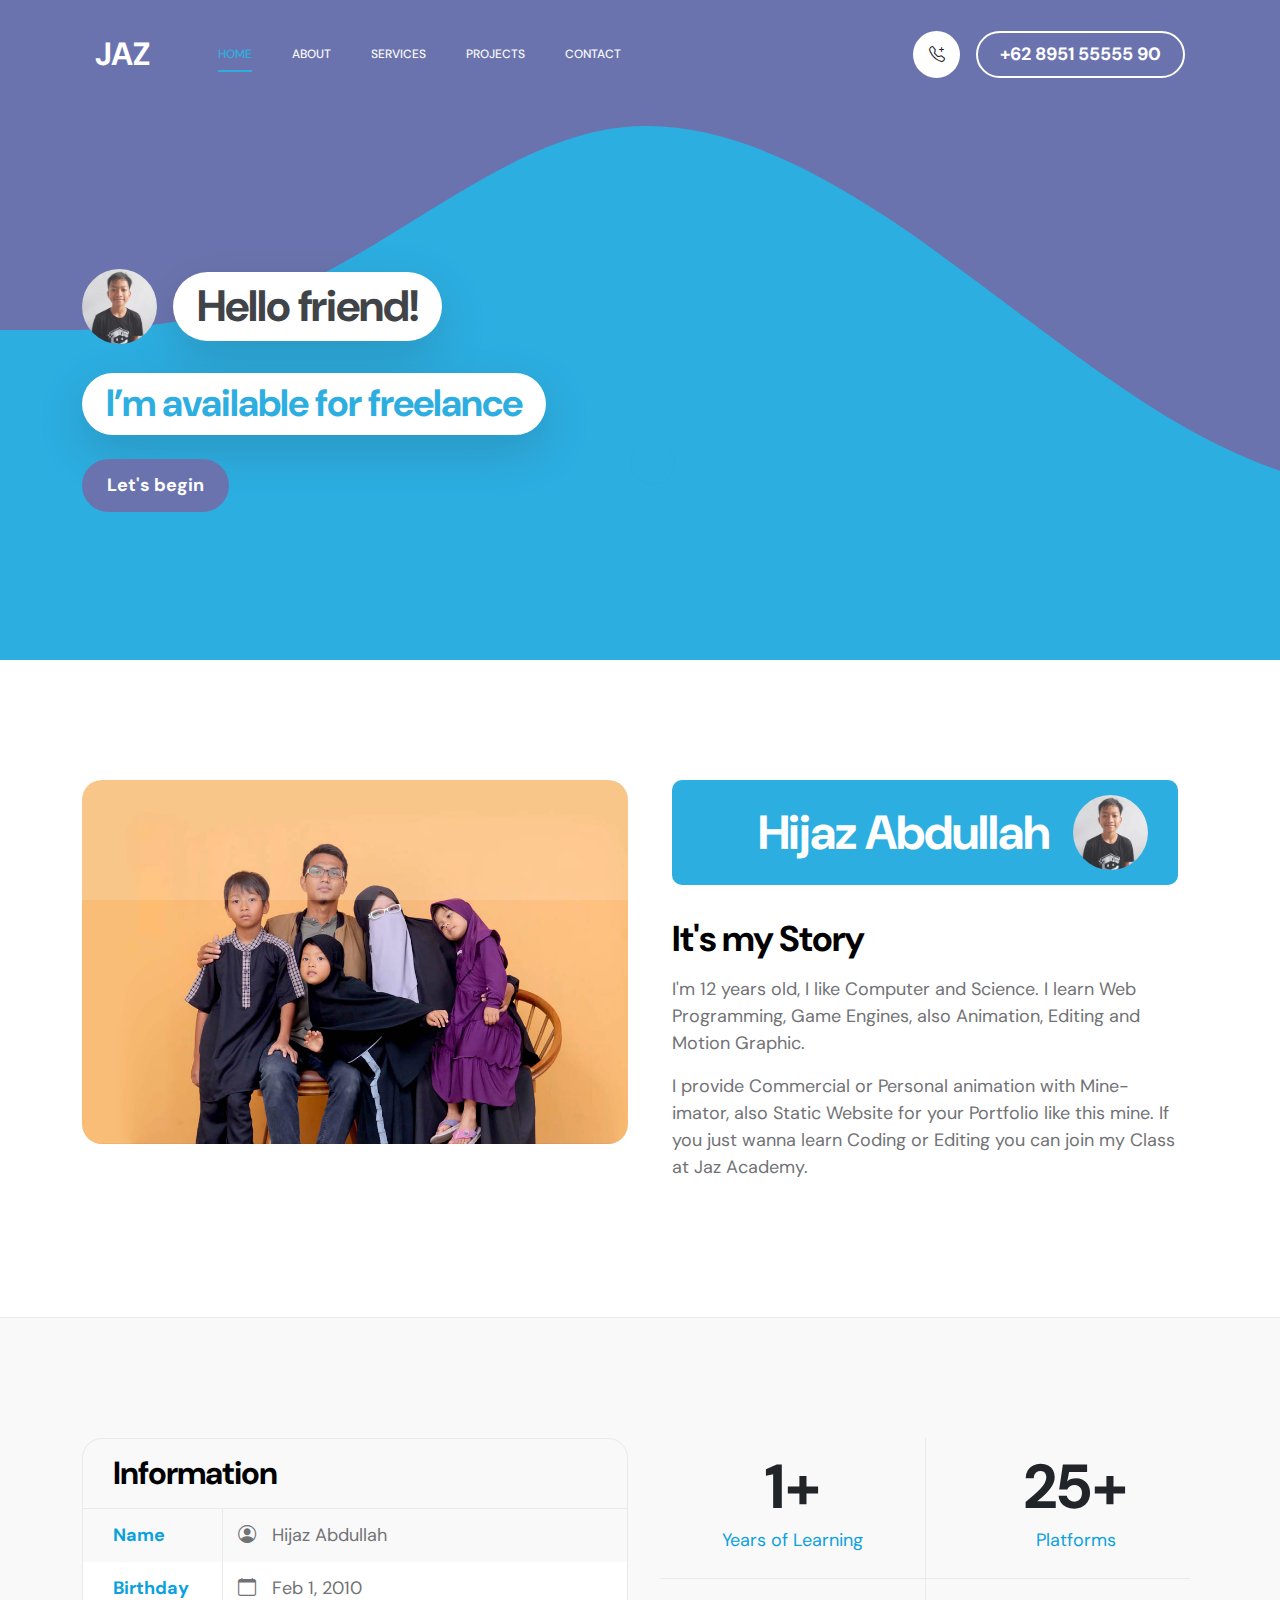
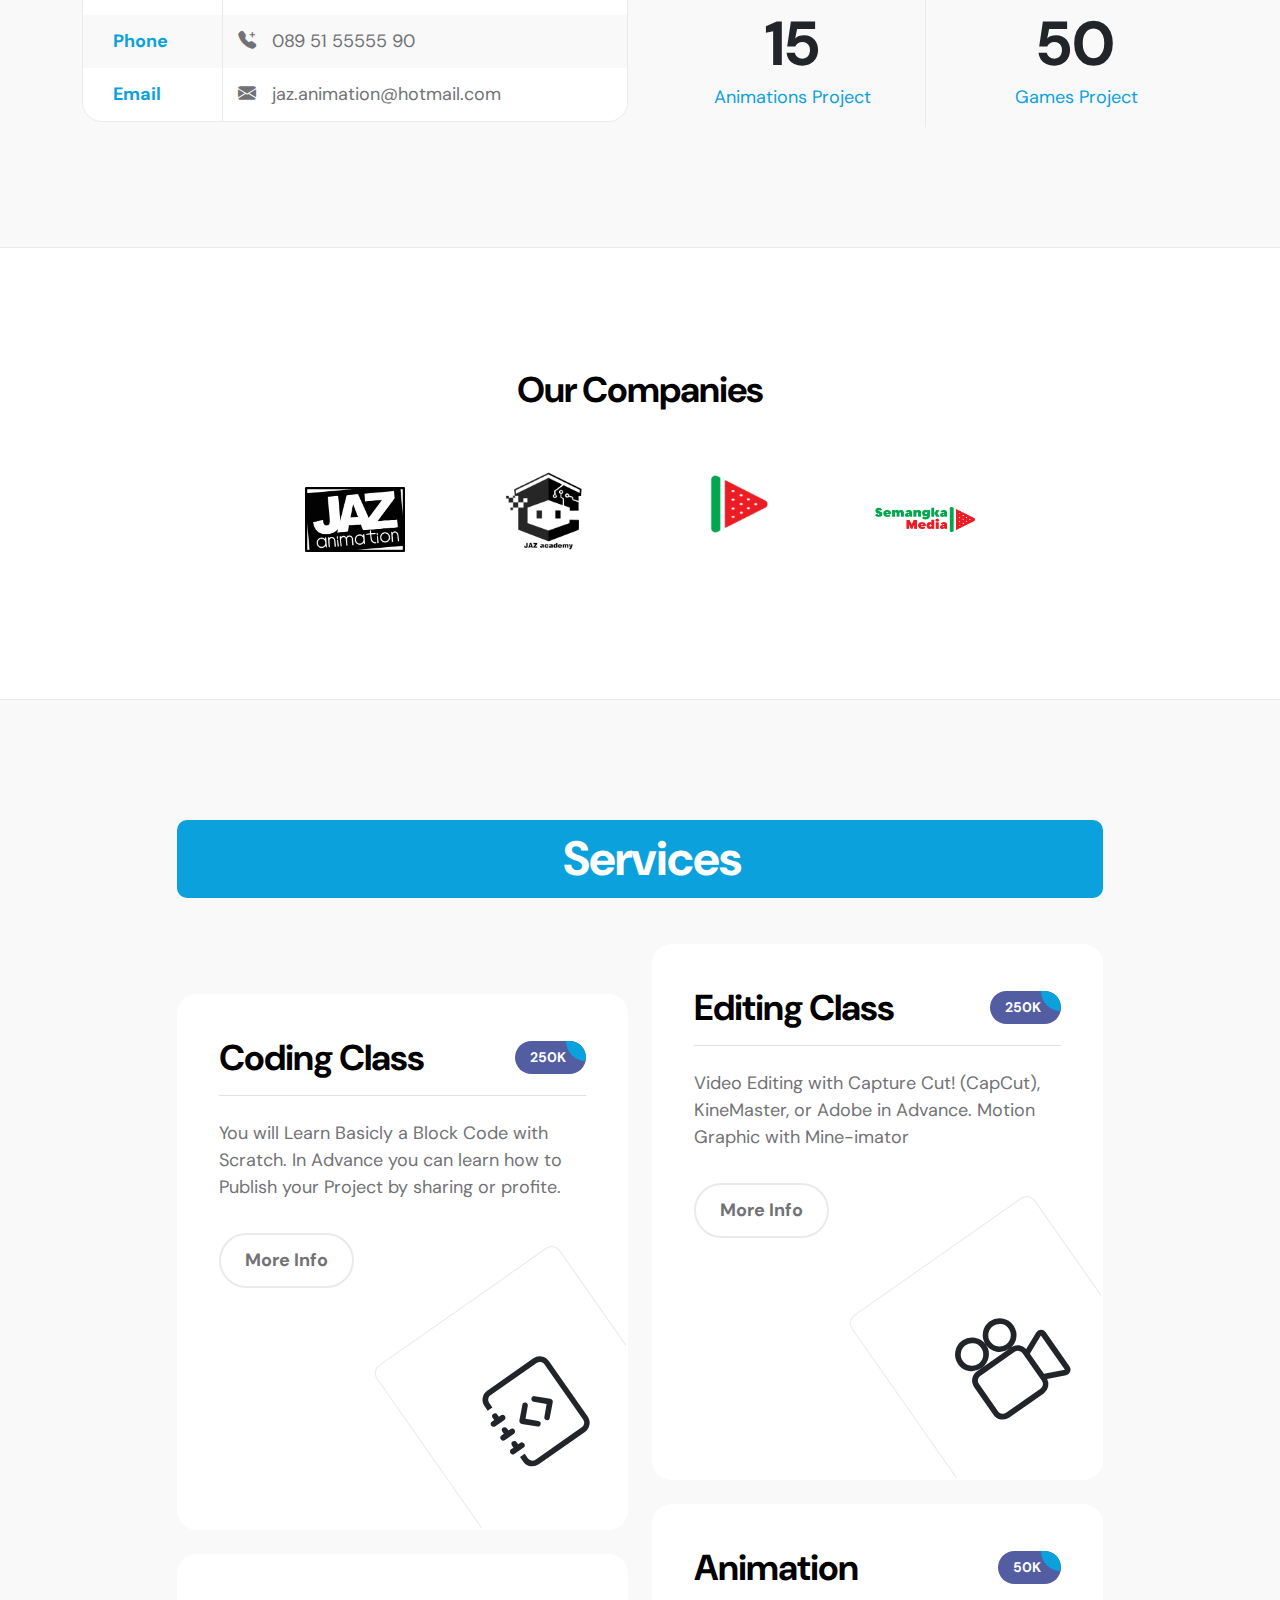
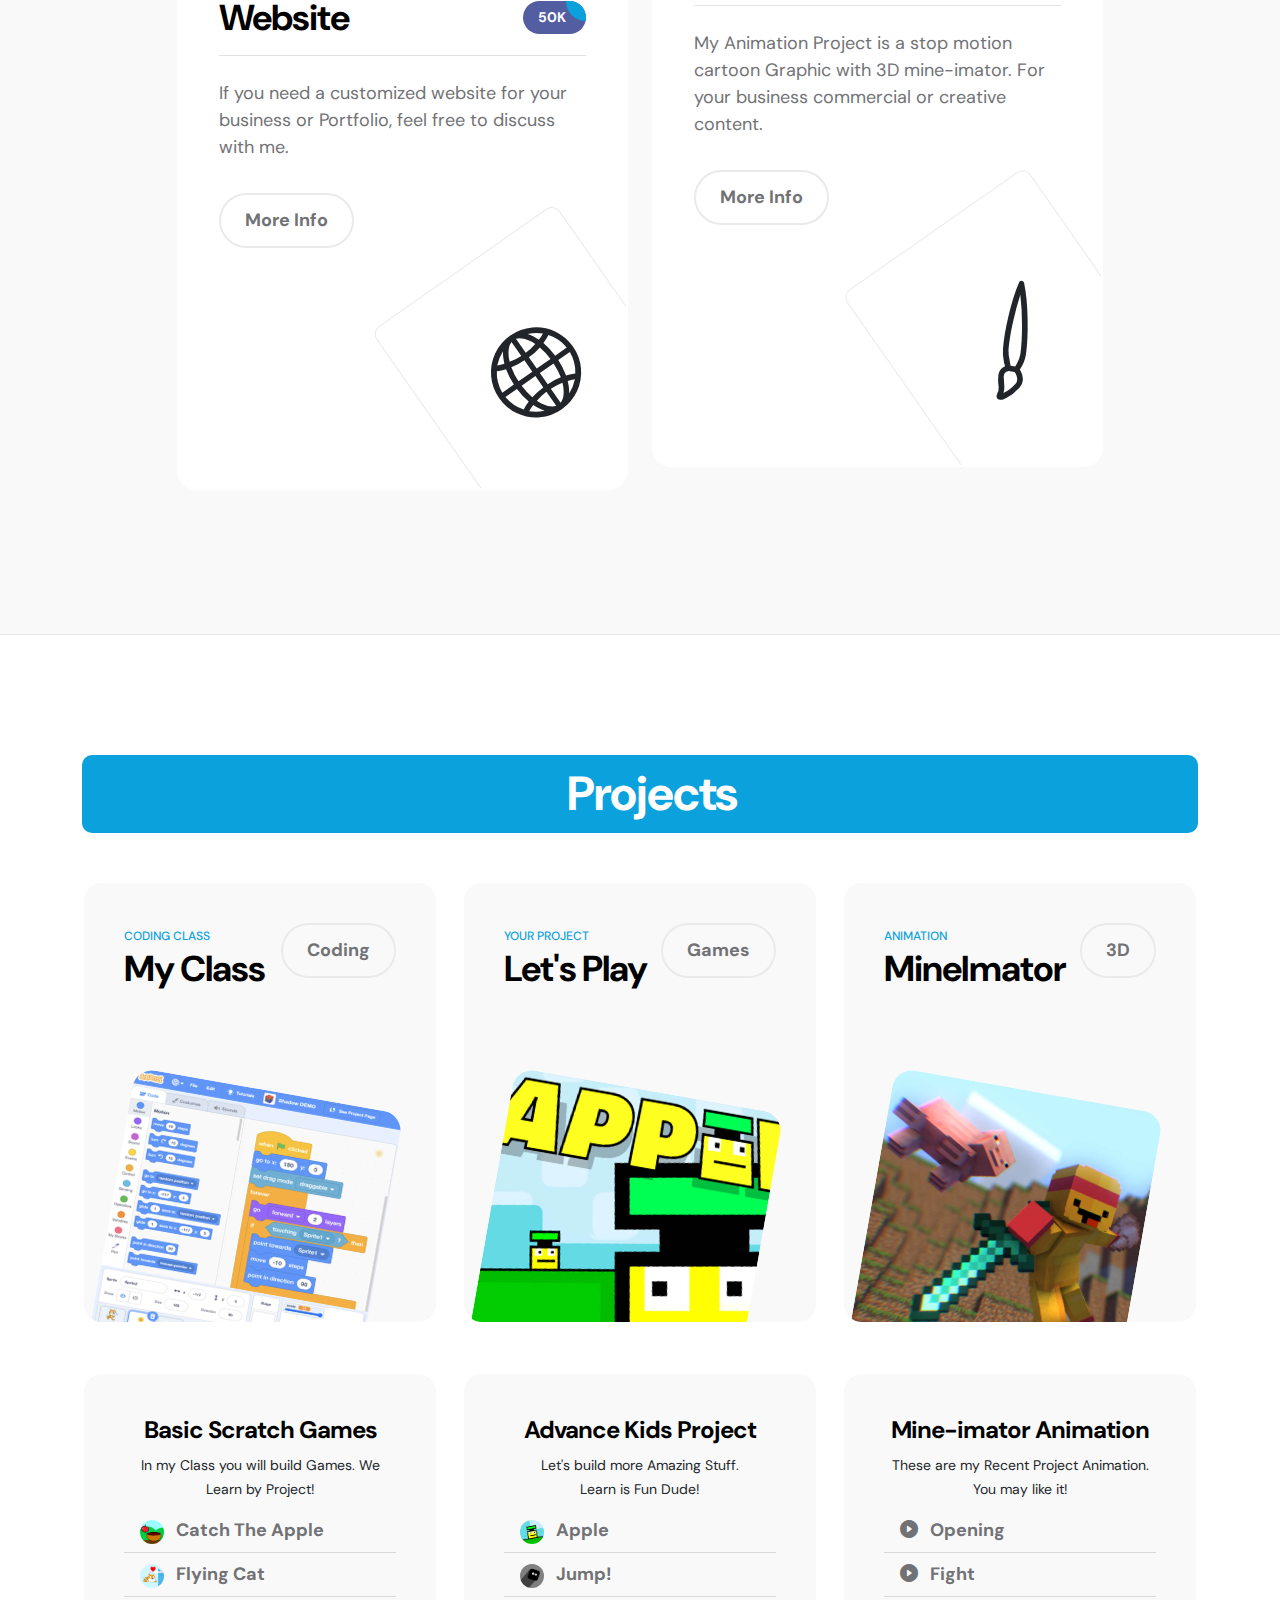
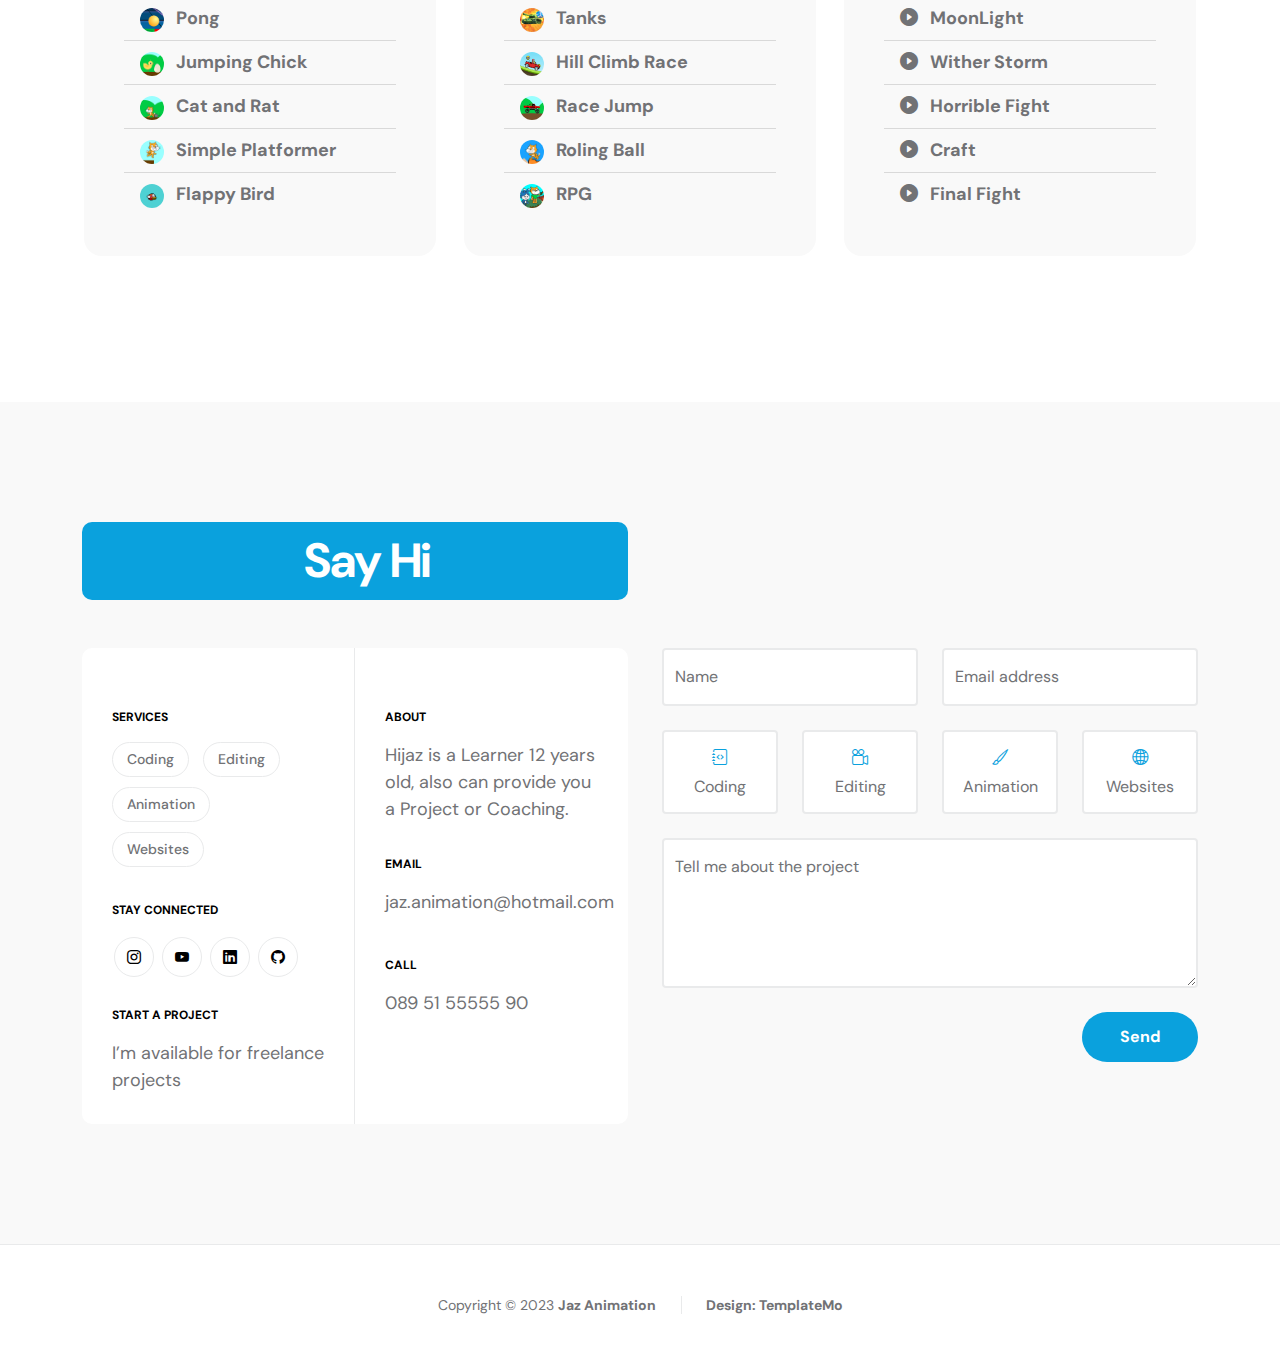
==== commit aa5f9103: "Update index.html" ====
--- a/index.html
+++ b/index.html
@@ -644,7 +644,7 @@
                 <button type="button" class="btn-close" data-bs-dismiss="modal" aria-label="Close"></button>
                 </div>
                 <div class="modal-body text-center link-youtube">
-                    <iframe width="420" height="345" src="" allowfullscreen></iframe>
+                    <iframe width="100%" height="345" src="" allowfullscreen></iframe>
                 </div>
             </div>
             </div>
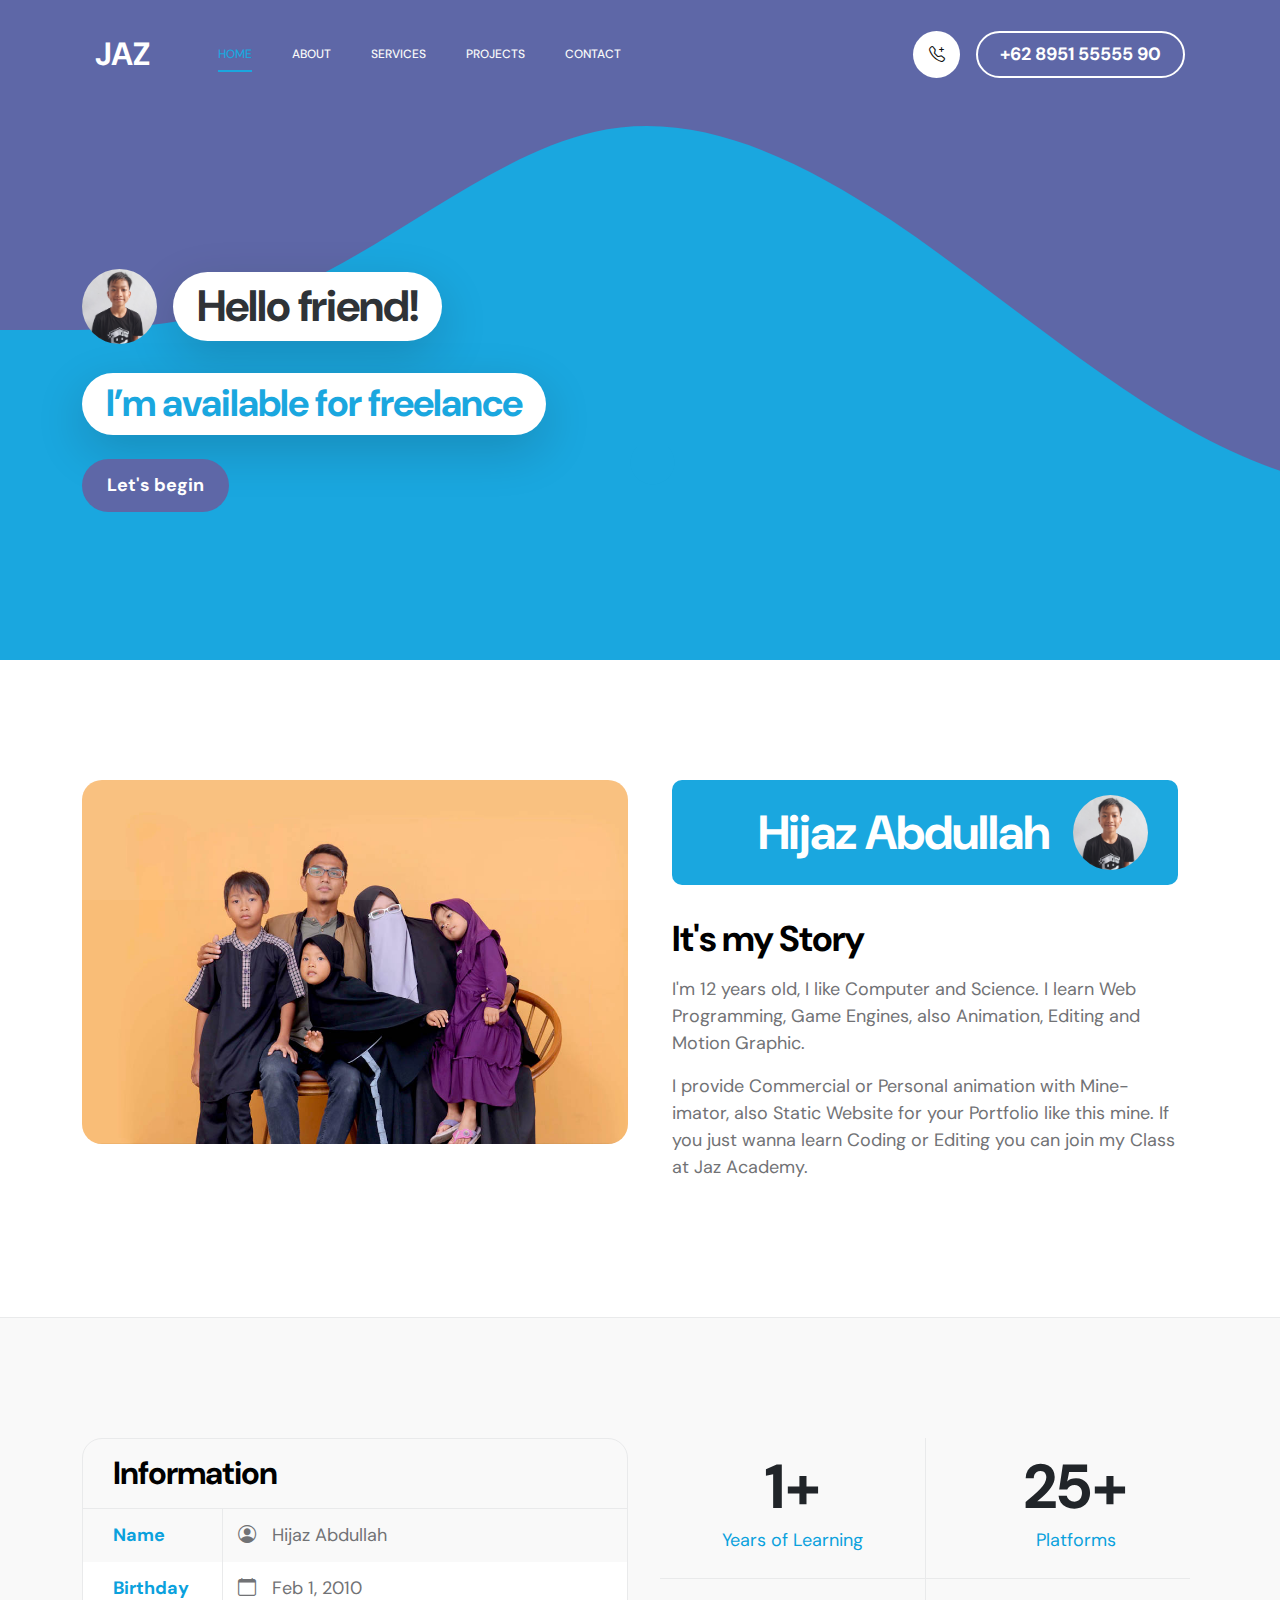
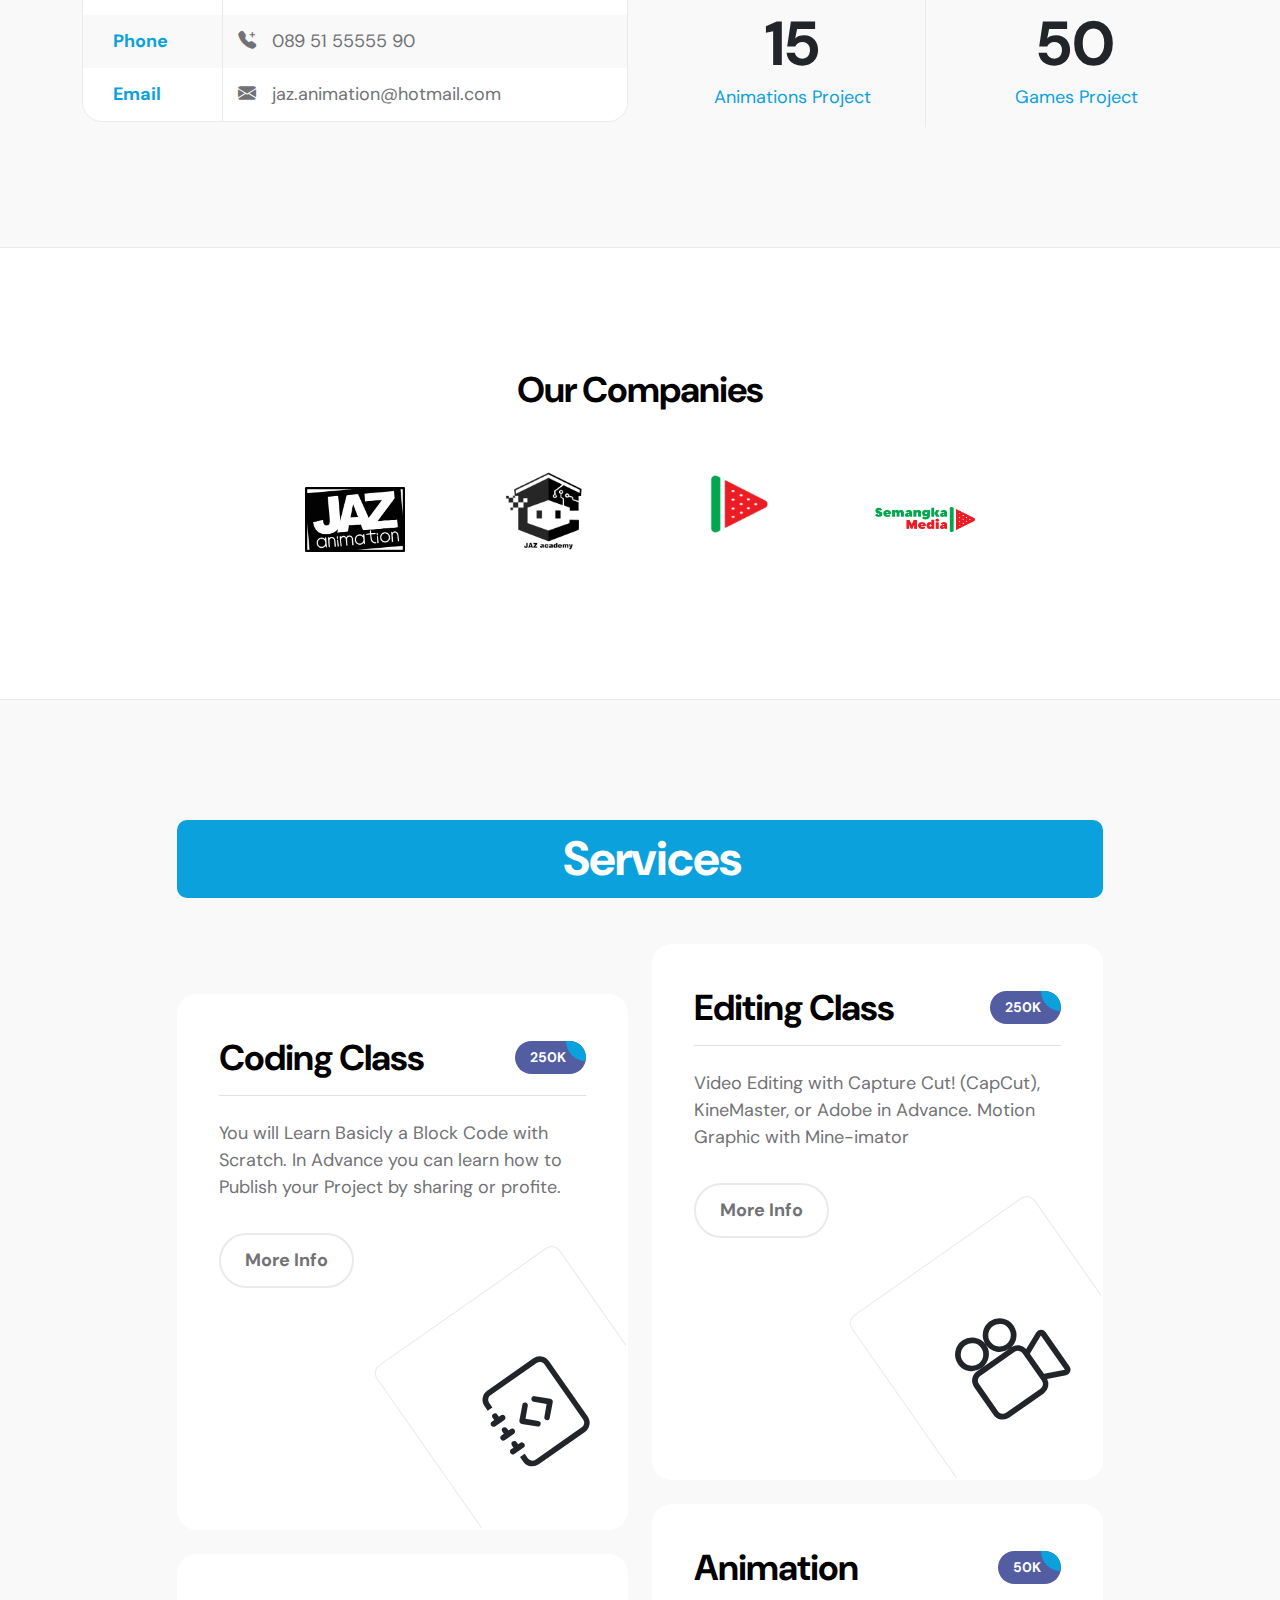
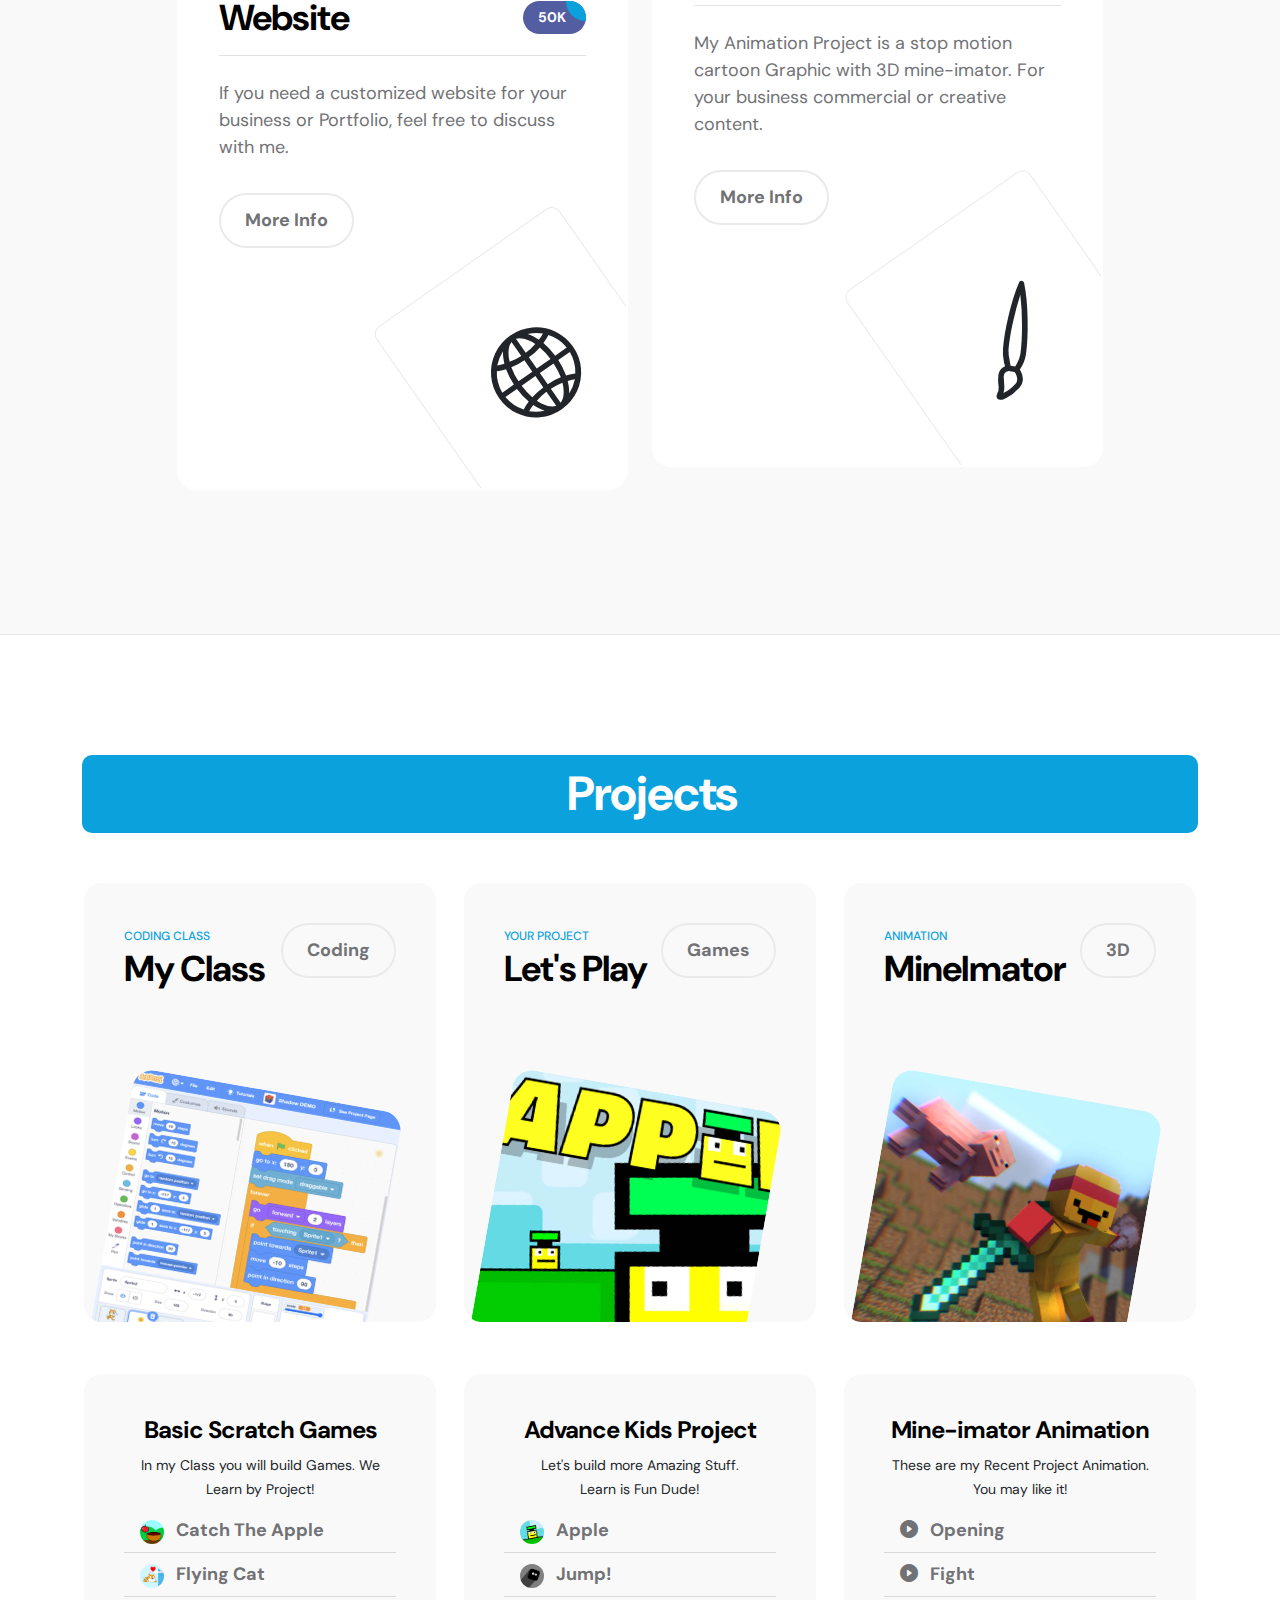
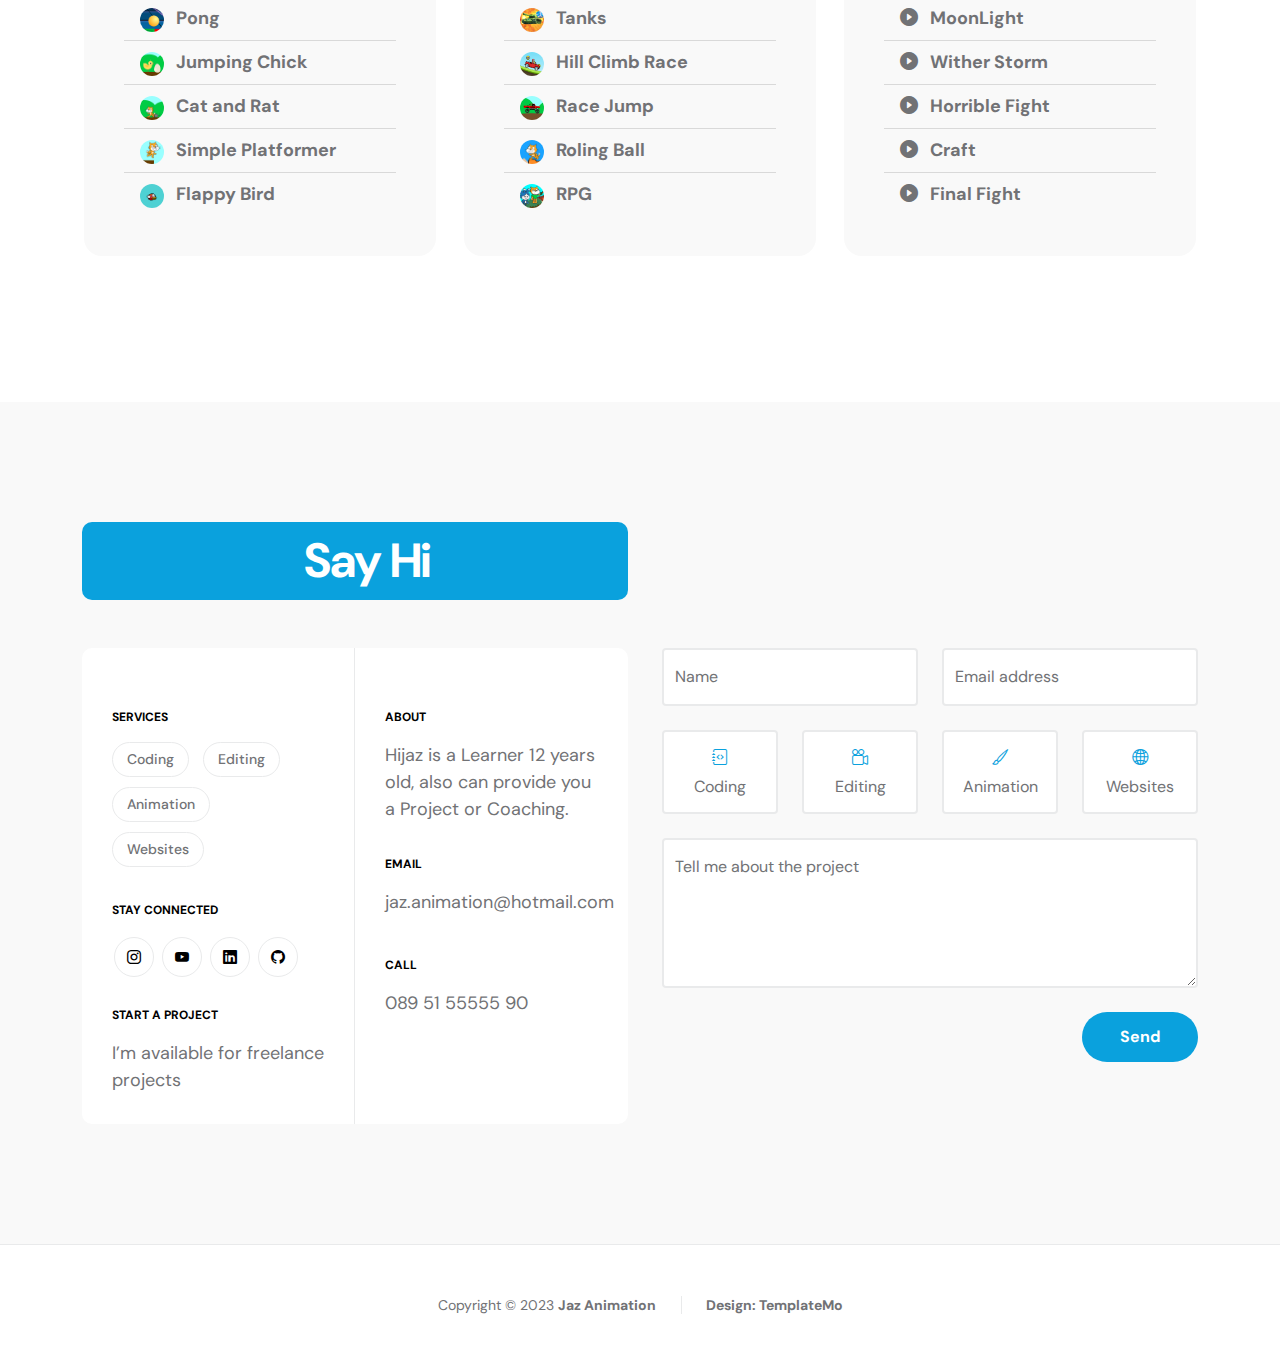
==== commit 9979680f: "Update index.html" ====
--- a/index.html
+++ b/index.html
@@ -362,11 +362,11 @@
 
                         <div class="clearfix"></div>
 
-                        <div class="col-lg-4 col-md-6 col-12">
+                        <div class="col-lg-4 col-md-6 col-12 order-lg-1 order-1">
                             <div class="projects-thumb">
                                 <div class="projects-info">
                                     <small class="projects-tag">Coding Class</small>
-                                    <a href="#project" class="custom-btn custom-border-btn btn float-end">Coding</a>
+                                    <a href="#basic" class="custom-btn custom-border-btn btn float-end">Coding</a>
                                     <h3 class="projects-title">My Class</h3>
                                 </div>
 
@@ -376,11 +376,11 @@
                             </div>
                         </div>
 
-                        <div class="col-lg-4 col-md-6 col-12">
+                        <div class="col-lg-4 col-md-6 col-12 order-lg-2 order-3">
                             <div class="projects-thumb">
                                 <div class="projects-info">
                                     <small class="projects-tag">Your Project</small>
-                                    <a href="#project" class="custom-btn custom-border-btn btn float-end">Games</a>
+                                    <a href="#games" class="custom-btn custom-border-btn btn float-end">Games</a>
                                     <h3 class="projects-title">Let's Play</h3>
                                 </div>
 
@@ -390,11 +390,11 @@
                             </div>
                         </div>
 
-                        <div class="col-lg-4 col-md-6 col-12">
+                        <div class="col-lg-4 col-md-6 col-12 order-lg-3 order-5">
                             <div class="projects-thumb">
                                 <div class="projects-info">
                                     <small class="projects-tag">Animation</small>
-                                    <a href="#project" class="custom-btn custom-border-btn btn float-end">3D</a>
+                                    <a href="#video" class="custom-btn custom-border-btn btn float-end">3D</a>
                                     <h3 class="projects-title">MineImator</h3>
                                 </div>
 
@@ -404,10 +404,7 @@
                             </div>
                         </div>
 
-                    </div>
-                    
-                    <div class="row" id="project">
-                        <div class="col-md-4 col-12">
+                        <div class="col-lg-4 col-md-6 col-12 order-lg-4 order-2" id="basic">
                             <div class="projects-thumb">
                                 <div class="text-center mb-2">
                                     <h5>Basic Scratch Games</h5>
@@ -424,7 +421,7 @@
                                   </ul>
                             </div>
                         </div>
-                        <div class="col-md-4 col-12">
+                        <div class="col-lg-4 col-md-6 col-12 order-lg-5 order-4" id="games">
                             <div class="projects-thumb">
                                 <div class="text-center mb-2">
                                     <h5>Advance Kids Project</h5>
@@ -441,7 +438,7 @@
                                   </ul>
                             </div>
                         </div>
-                        <div class="col-md-4 col-12">
+                        <div class="col-lg-4 col-md-6 col-12 order-last" id="video">
                             <div class="projects-thumb">
                                 <div class="text-center mb-2">
                                     <h5>Mine-imator Animation</h5>
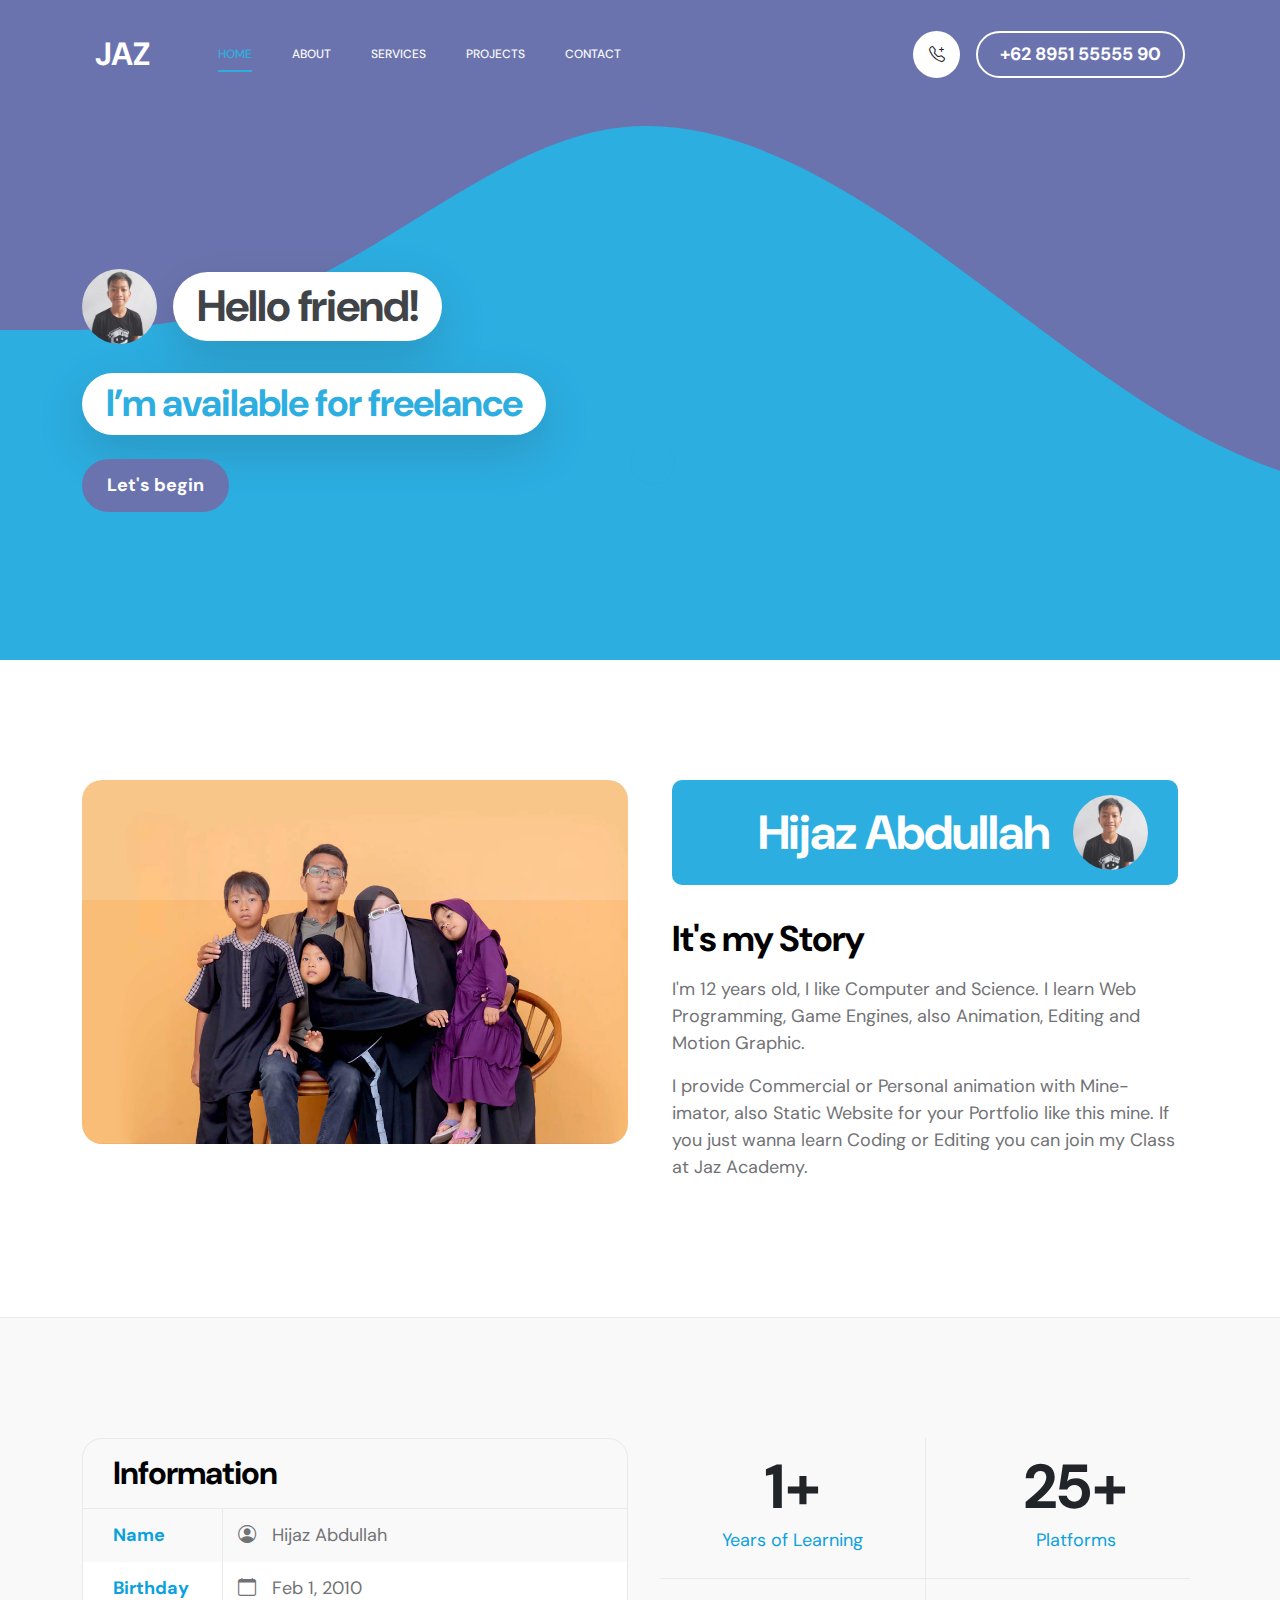
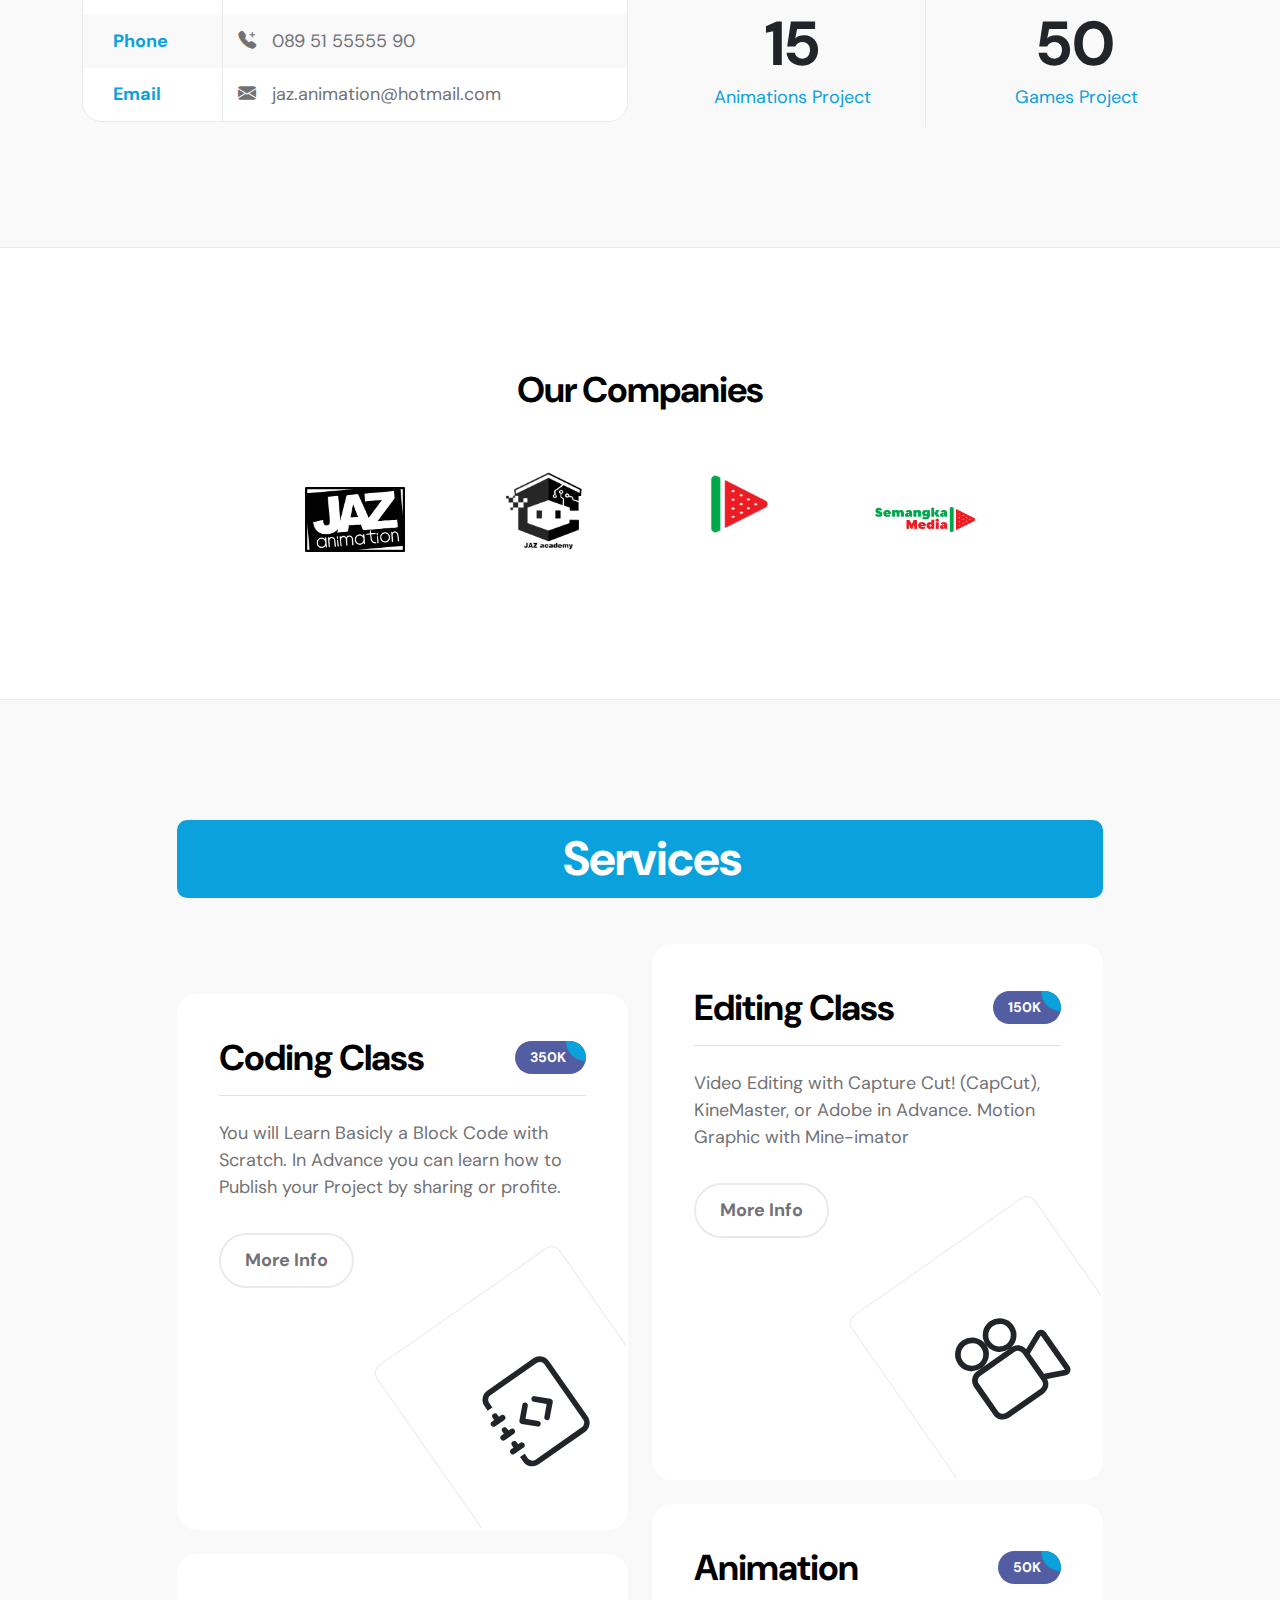
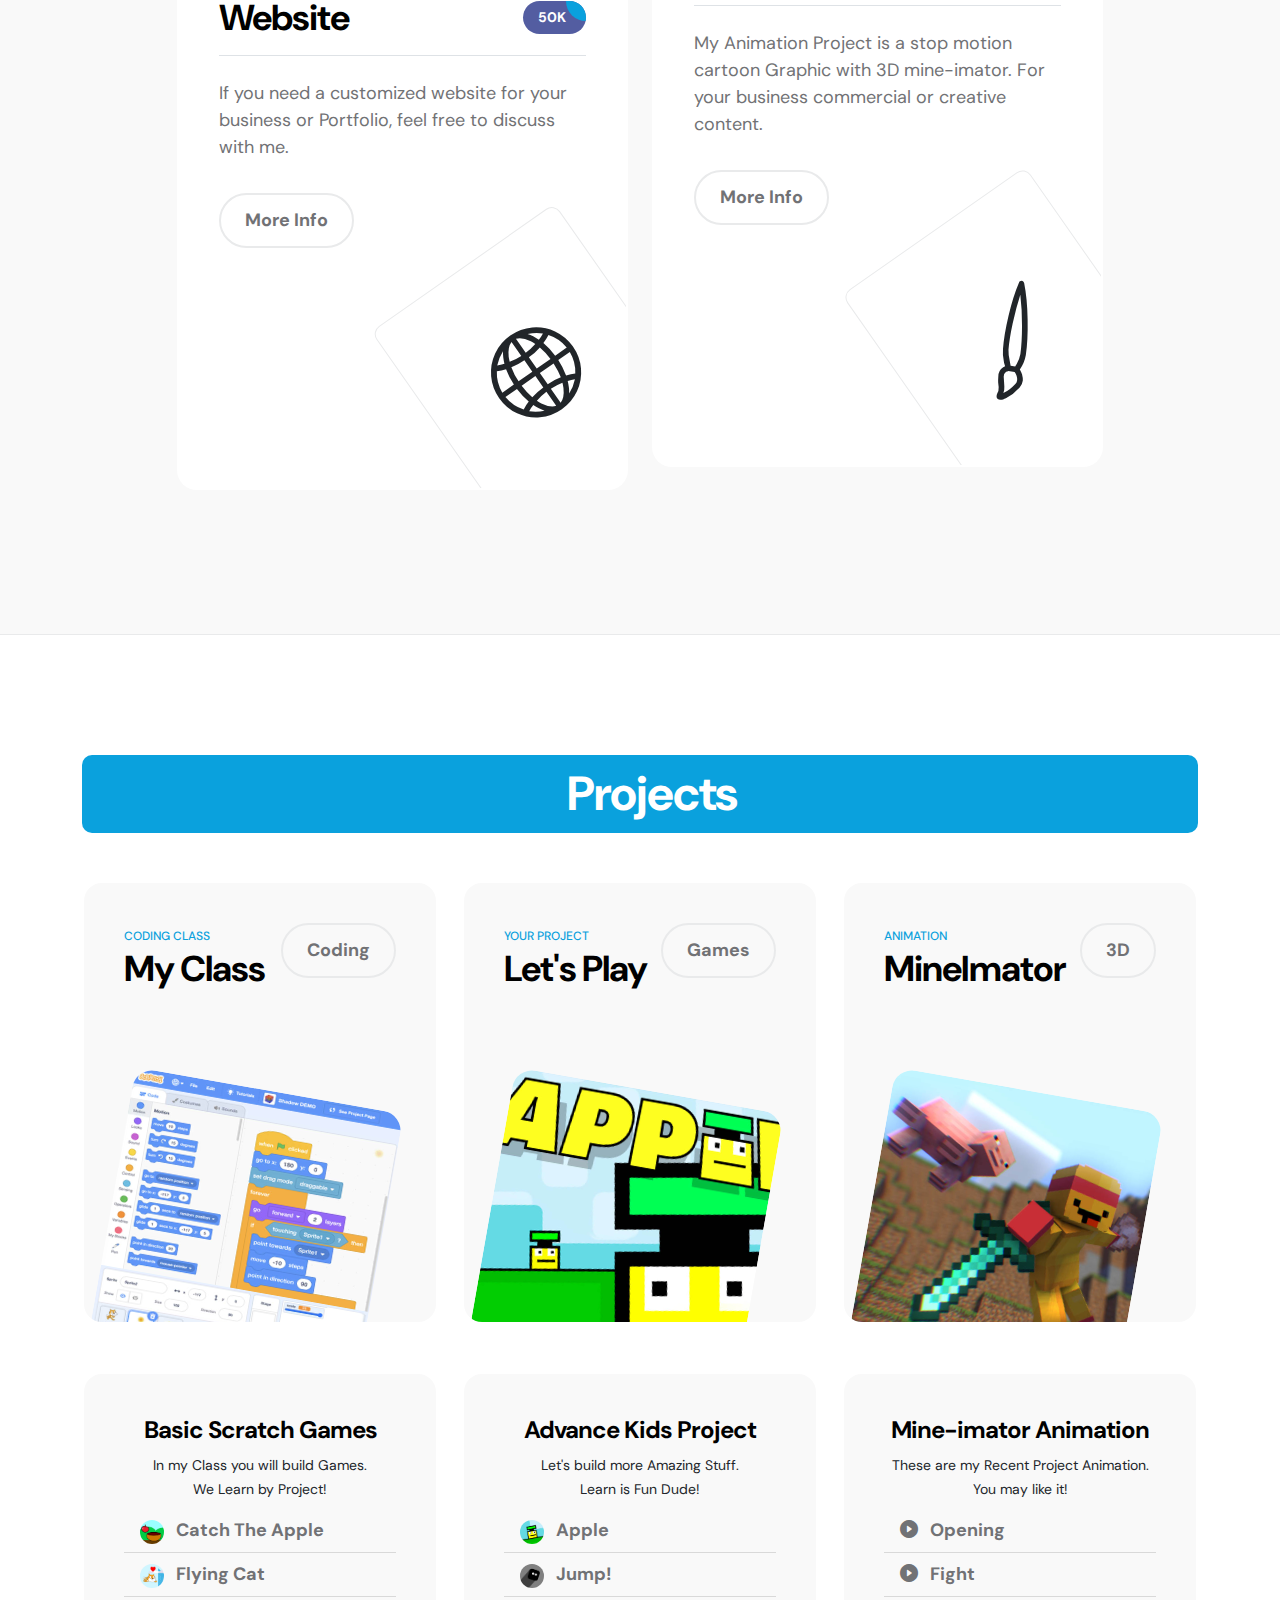
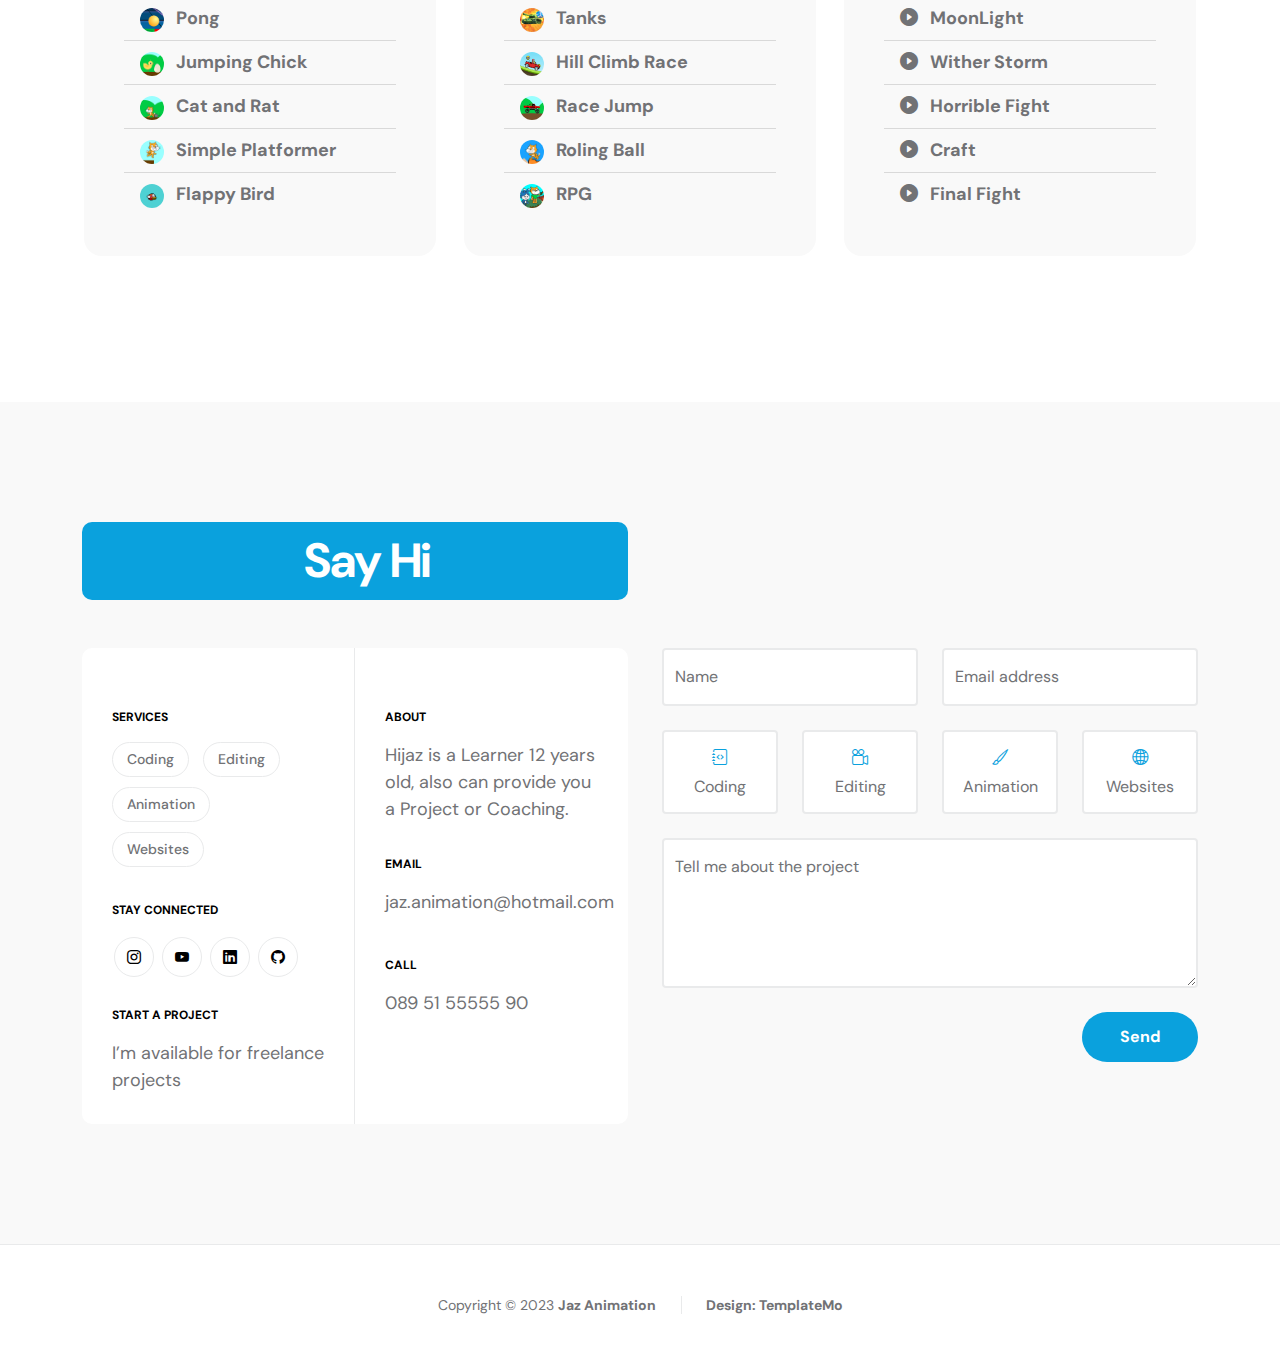
==== commit b755dadb: "Update index.html" ====
--- a/index.html
+++ b/index.html
@@ -266,7 +266,7 @@
                                             <h3 class="mb-0">Coding Class</h3>
 
                                             <div class="services-price-wrap ms-auto">
-                                                <p class="services-price-text mb-0">250K</p>
+                                                <p class="services-price-text mb-0">350K</p>
                                                 <div class="services-price-overlay"></div>
                                             </div>
                                         </div>
@@ -287,7 +287,7 @@
                                             <h3 class="mb-0">Editing Class</h3>
 
                                             <div class="services-price-wrap ms-auto">
-                                                <p class="services-price-text mb-0">250K</p>
+                                                <p class="services-price-text mb-0">150K</p>
                                                 <div class="services-price-overlay"></div>
                                             </div>
                                         </div>
@@ -408,7 +408,7 @@
                             <div class="projects-thumb">
                                 <div class="text-center mb-2">
                                     <h5>Basic Scratch Games</h5>
-                                    <small>In my Class you will build Games. We Learn by Project!</small>
+                                    <small>In my Class you will build Games.<br>We Learn by Project!</small>
                                 </div>
                                 <ul class="list-group list-group-flush">
                                     <li class="list-group-item project-list"><a href="http://jaz-animation.github.io/games/html/catch-apple"><img src="images/projects/catchapple.png" class="rounded-circle" width="10%"><strong class="ms-2"> Catch The Apple</strong></a></li>
@@ -442,7 +442,7 @@
                             <div class="projects-thumb">
                                 <div class="text-center mb-2">
                                     <h5>Mine-imator Animation</h5>
-                                    <small>These are my Recent Project Animation. You may like it!</small>
+                                    <small>These are my Recent Project Animation.<br>You may like it!</small>
                                 </div>
                                     <ul class="list-group list-group-flush">
                                     <li class="list-group-item project-list"><a href="#" data-bs-toggle="modal" data-bs-target="#videoModal" id="video-1"><i class="bi bi-play-circle-fill"></i><strong class="ms-2"> Opening</strong></a></li>
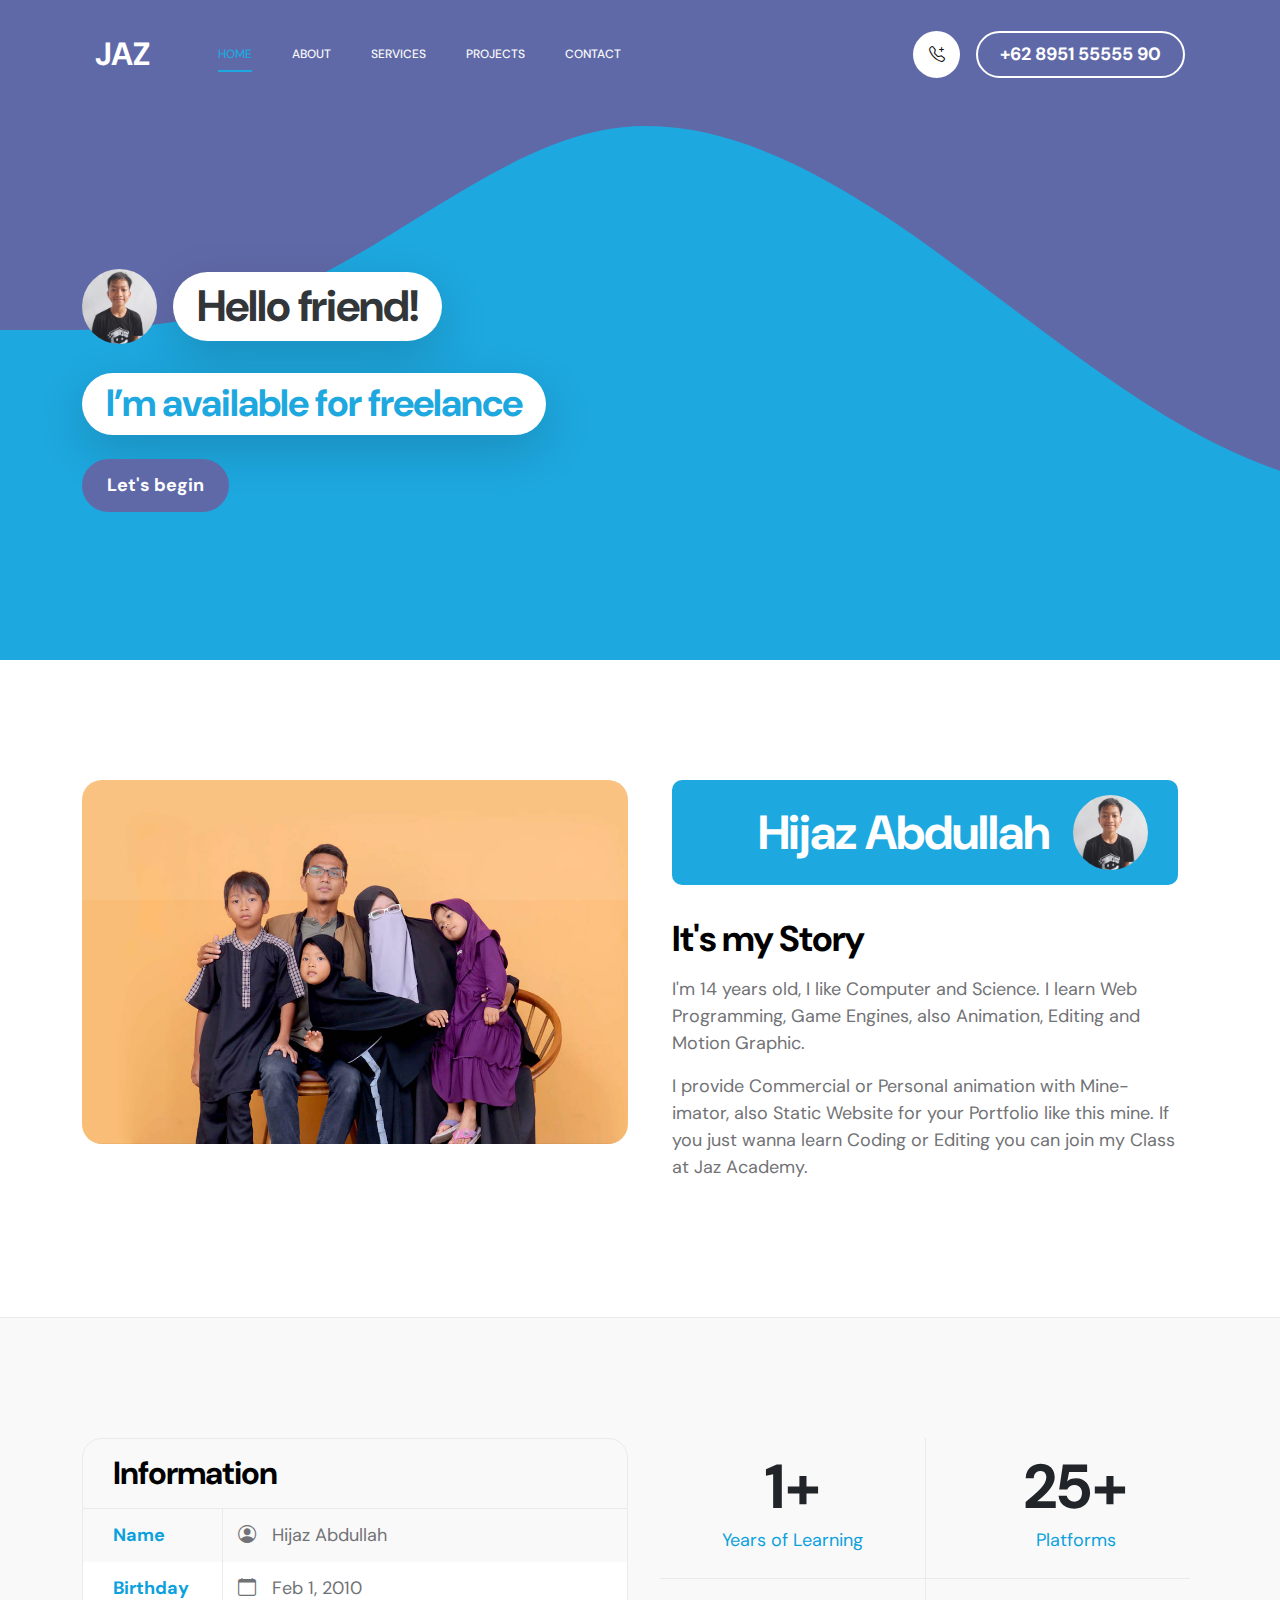
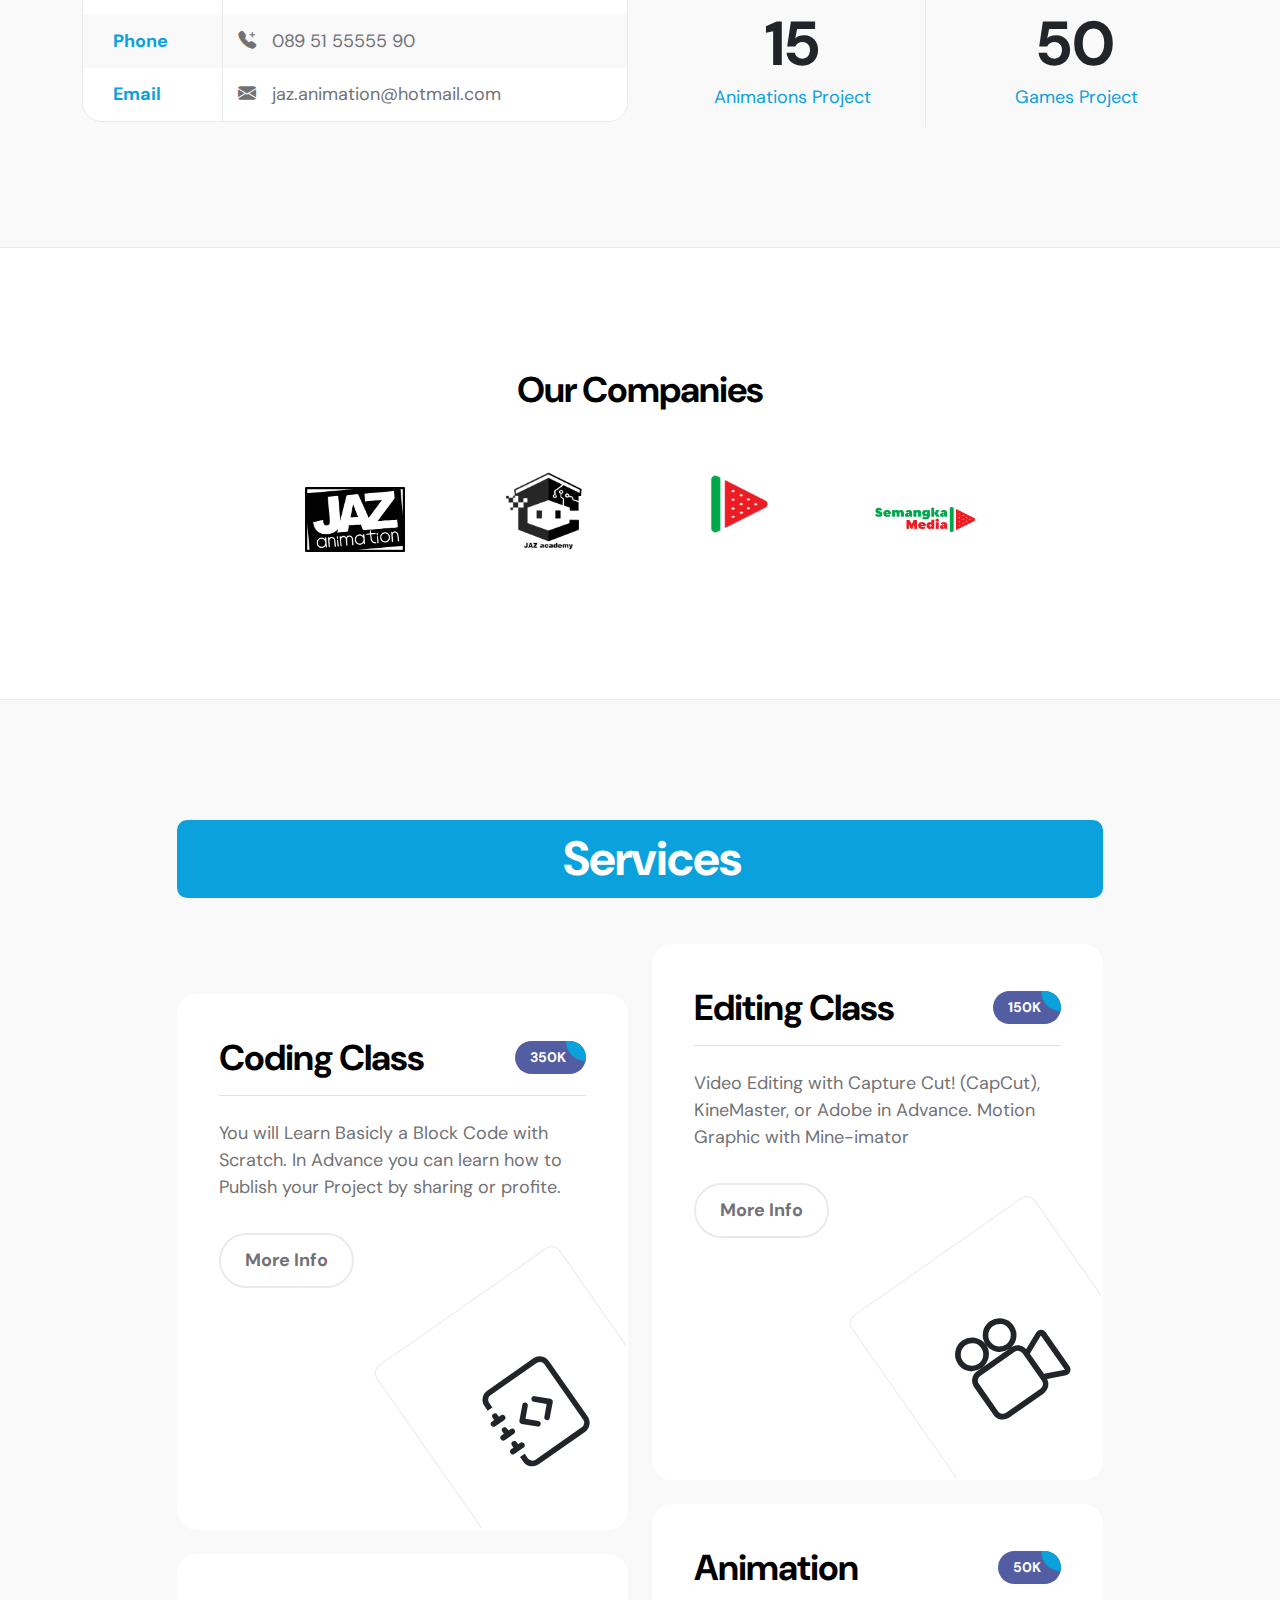
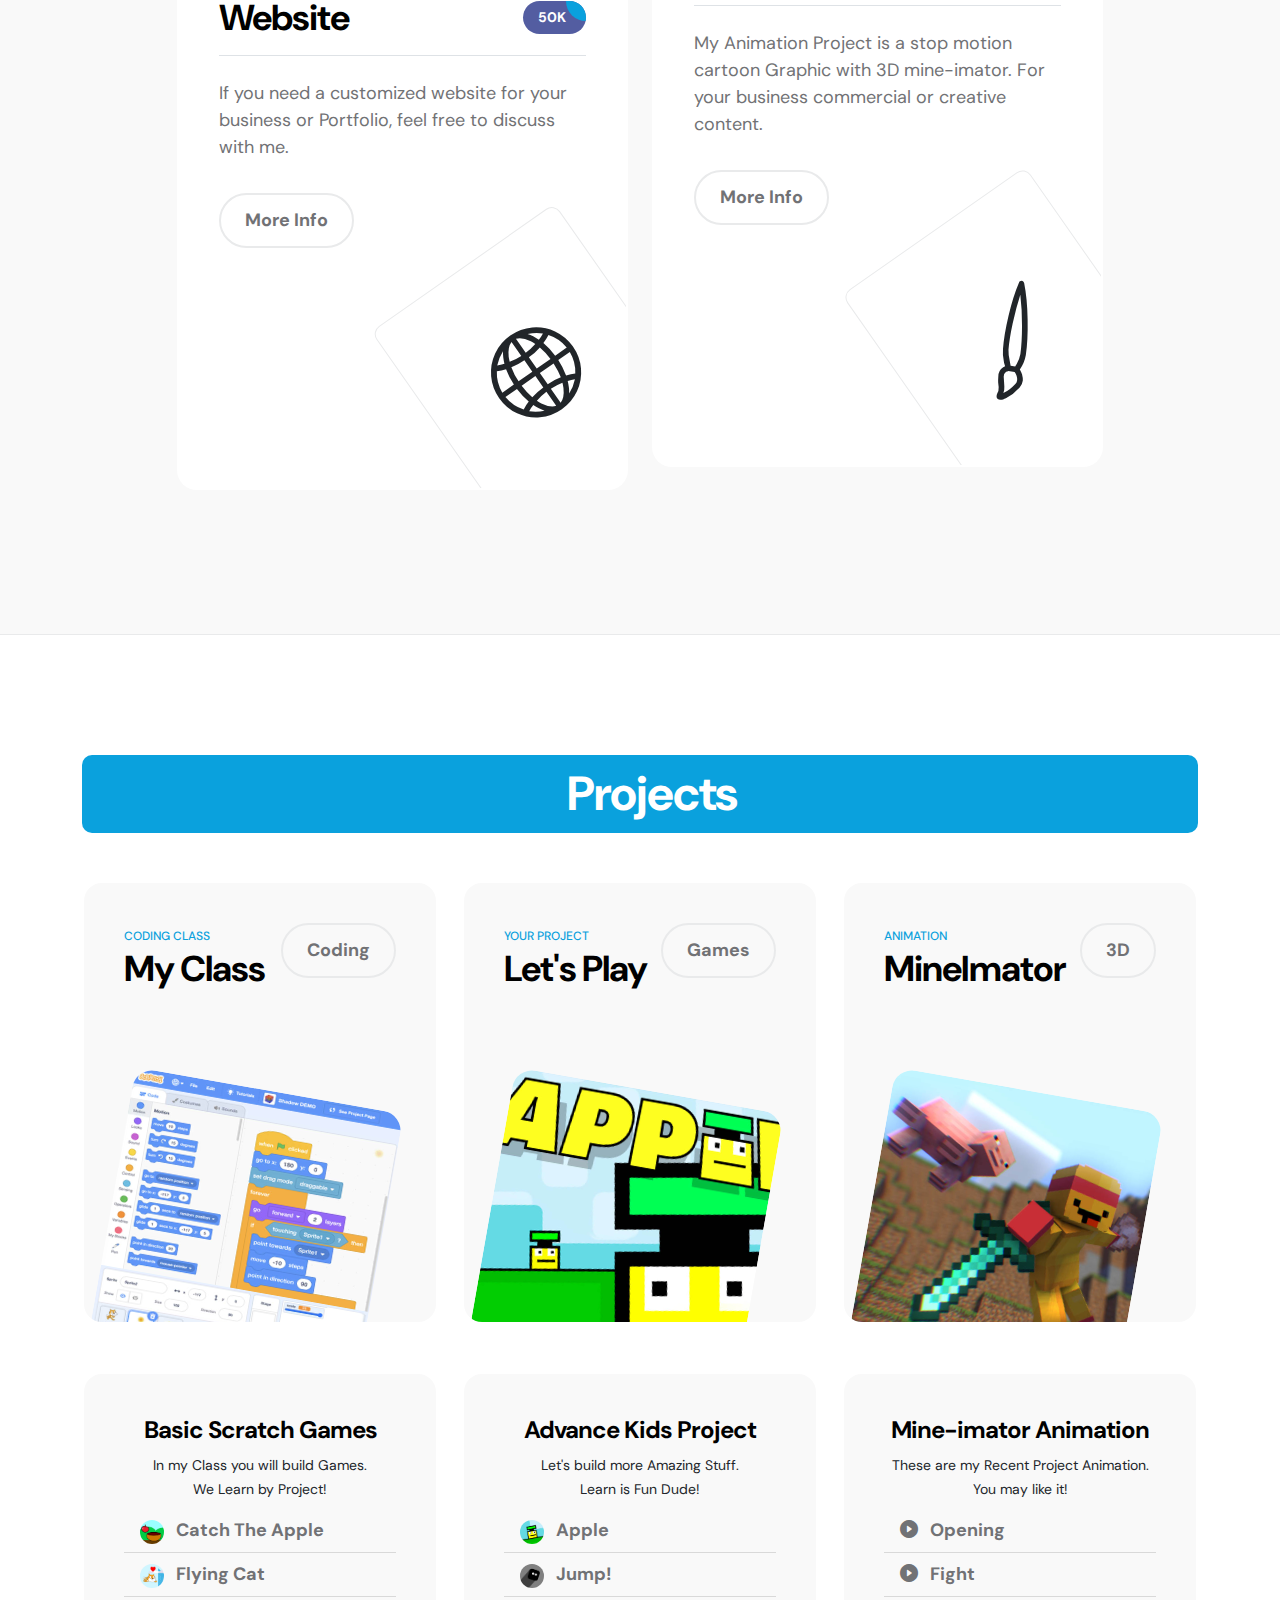
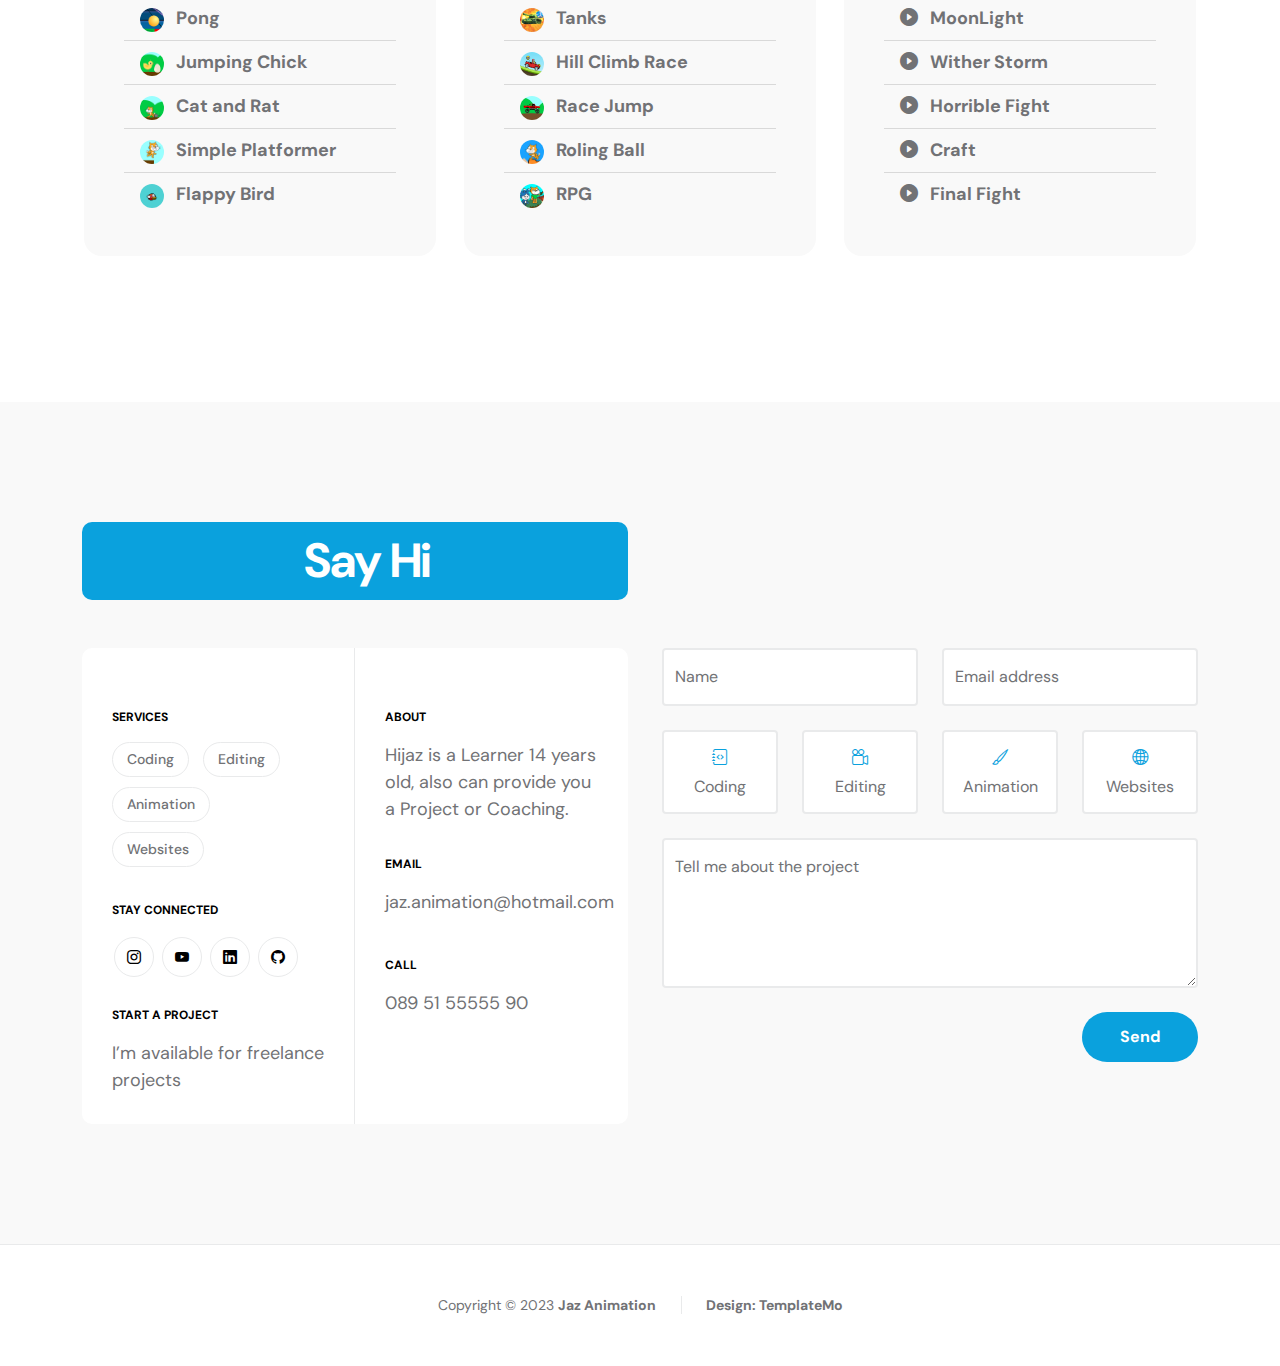
==== commit b5dee7c3: "Update index.html" ====
--- a/index.html
+++ b/index.html
@@ -143,7 +143,7 @@
 
                                 <h3 class="pt-2 mb-3">It's my Story</h3>
 
-                                <p>I'm 12 years old, I like Computer and Science. I learn Web Programming, Game Engines, also Animation, Editing and Motion Graphic.</p>
+                                <p>I'm 14 years old, I like Computer and Science. I learn Web Programming, Game Engines, also Animation, Editing and Motion Graphic.</p>
 
                                 <p>I provide Commercial or Personal animation with Mine-imator, also Static Website for your Portfolio like this mine. If you just wanna learn Coding or Editing you can join my Class at <a href="https://templatemo.com/contact" target="_blank">Jaz Academy.</a></p>
                             </div>
@@ -508,7 +508,7 @@
                                 <strong class="site-footer-title d-block mb-3">About</strong>
 
                                 <p class="mb-2">
-                                    Hijaz is a Learner 12 years old, also can provide you a Project or Coaching.
+                                    Hijaz is a Learner 14 years old, also can provide you a Project or Coaching.
                                 </p>
 
                                 <strong class="site-footer-title d-block mt-4 mb-3">Email</strong>
